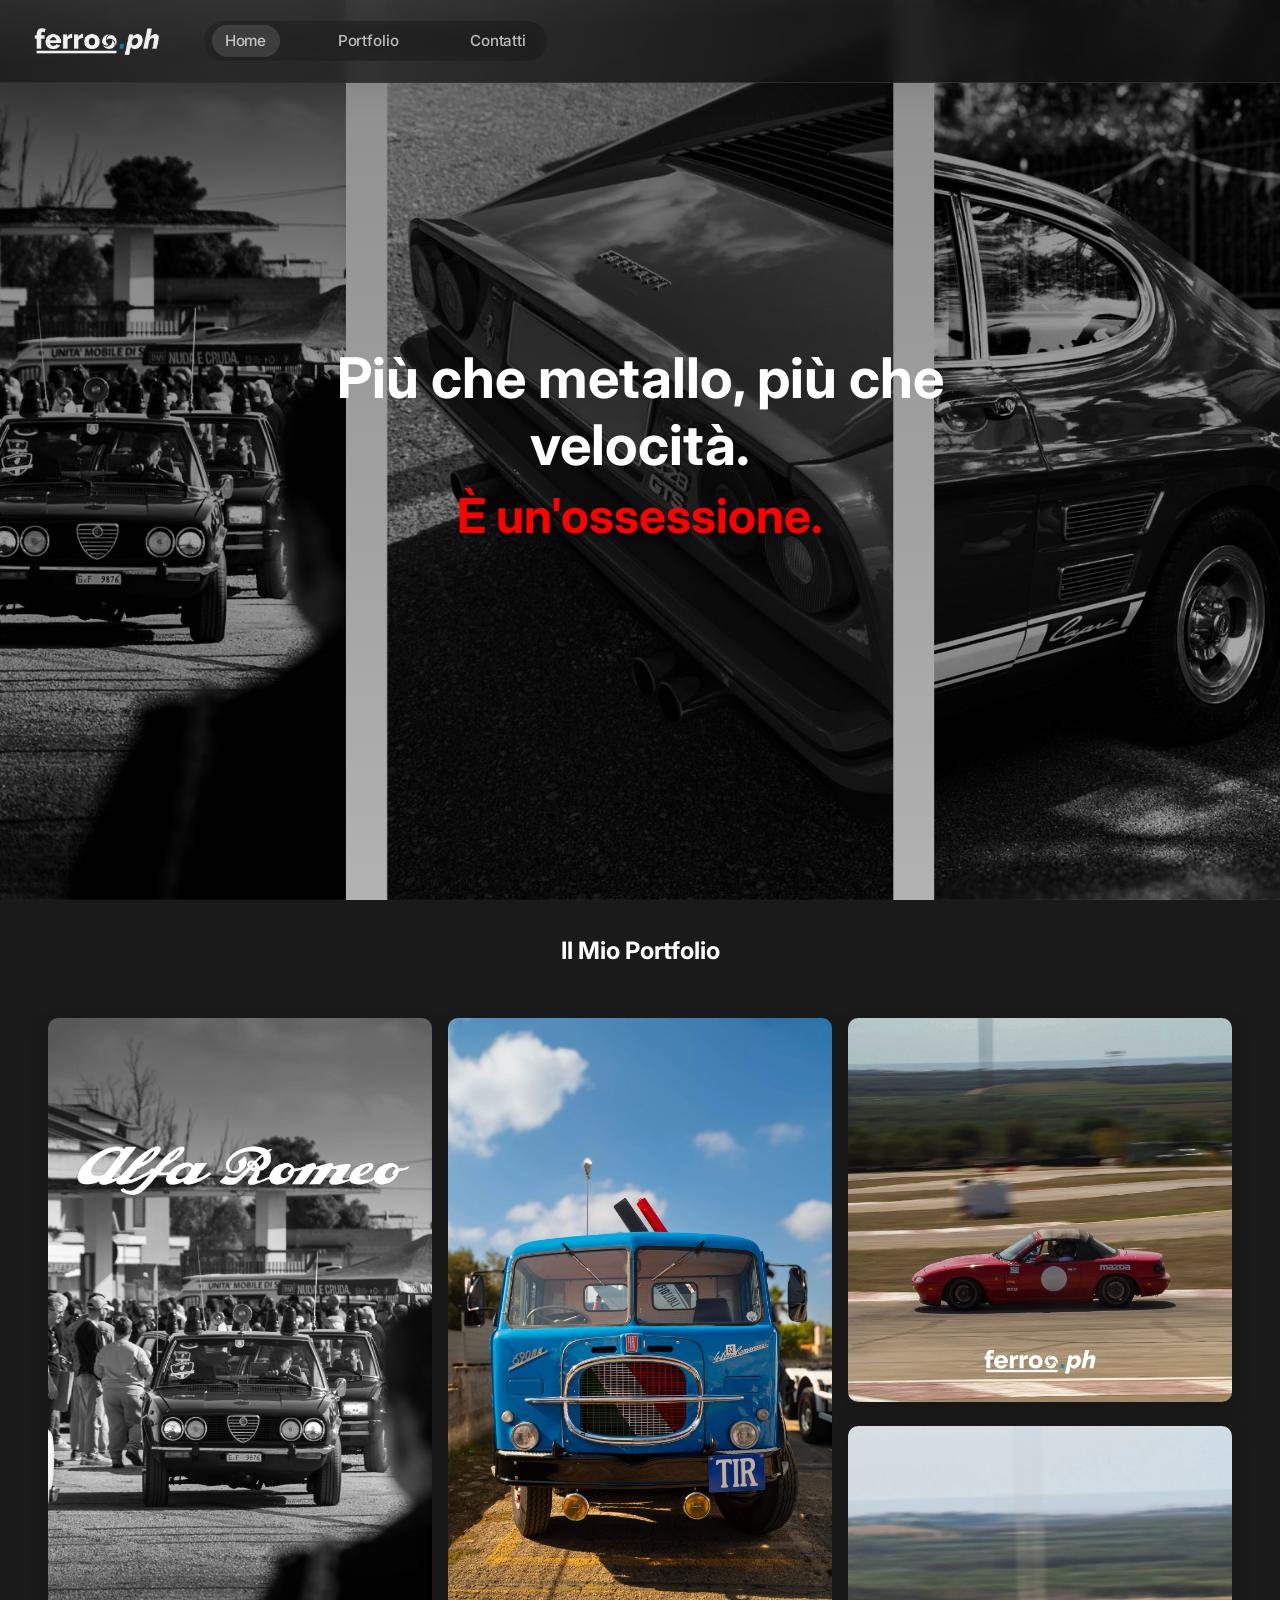
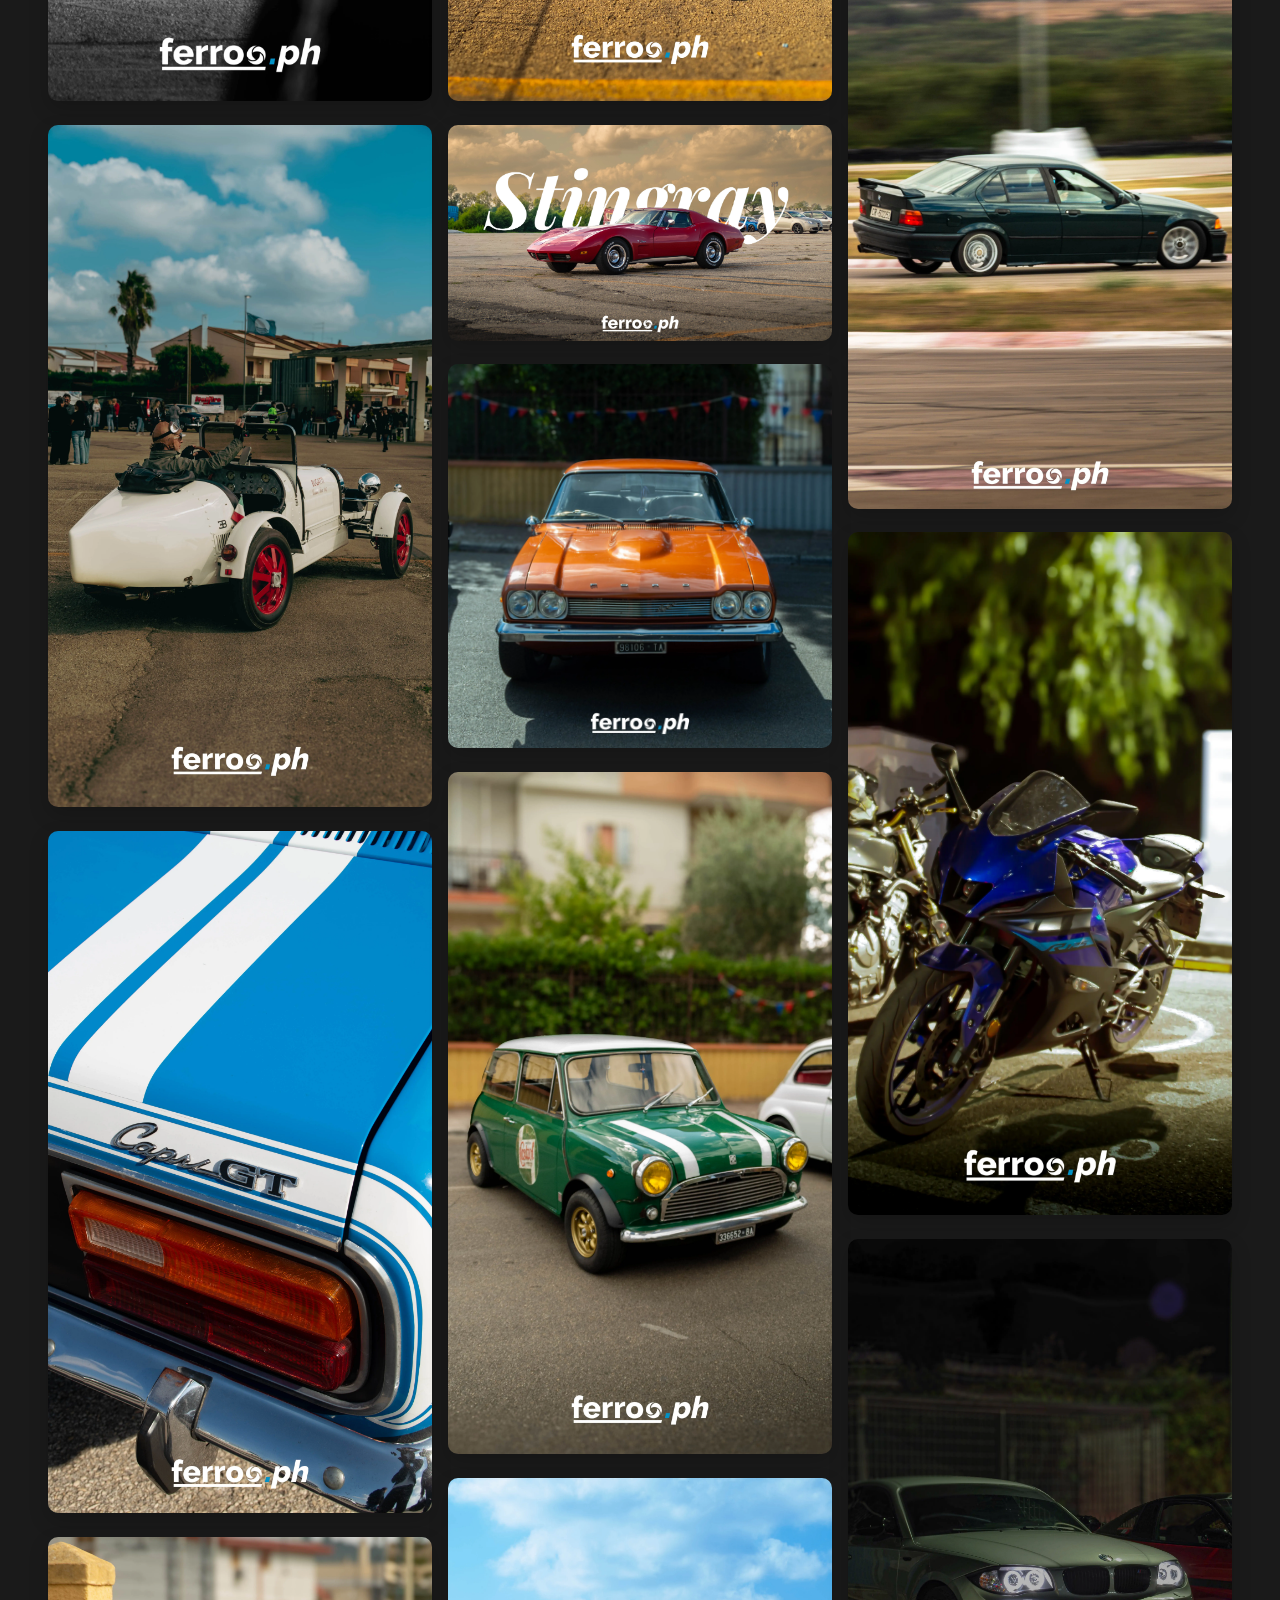
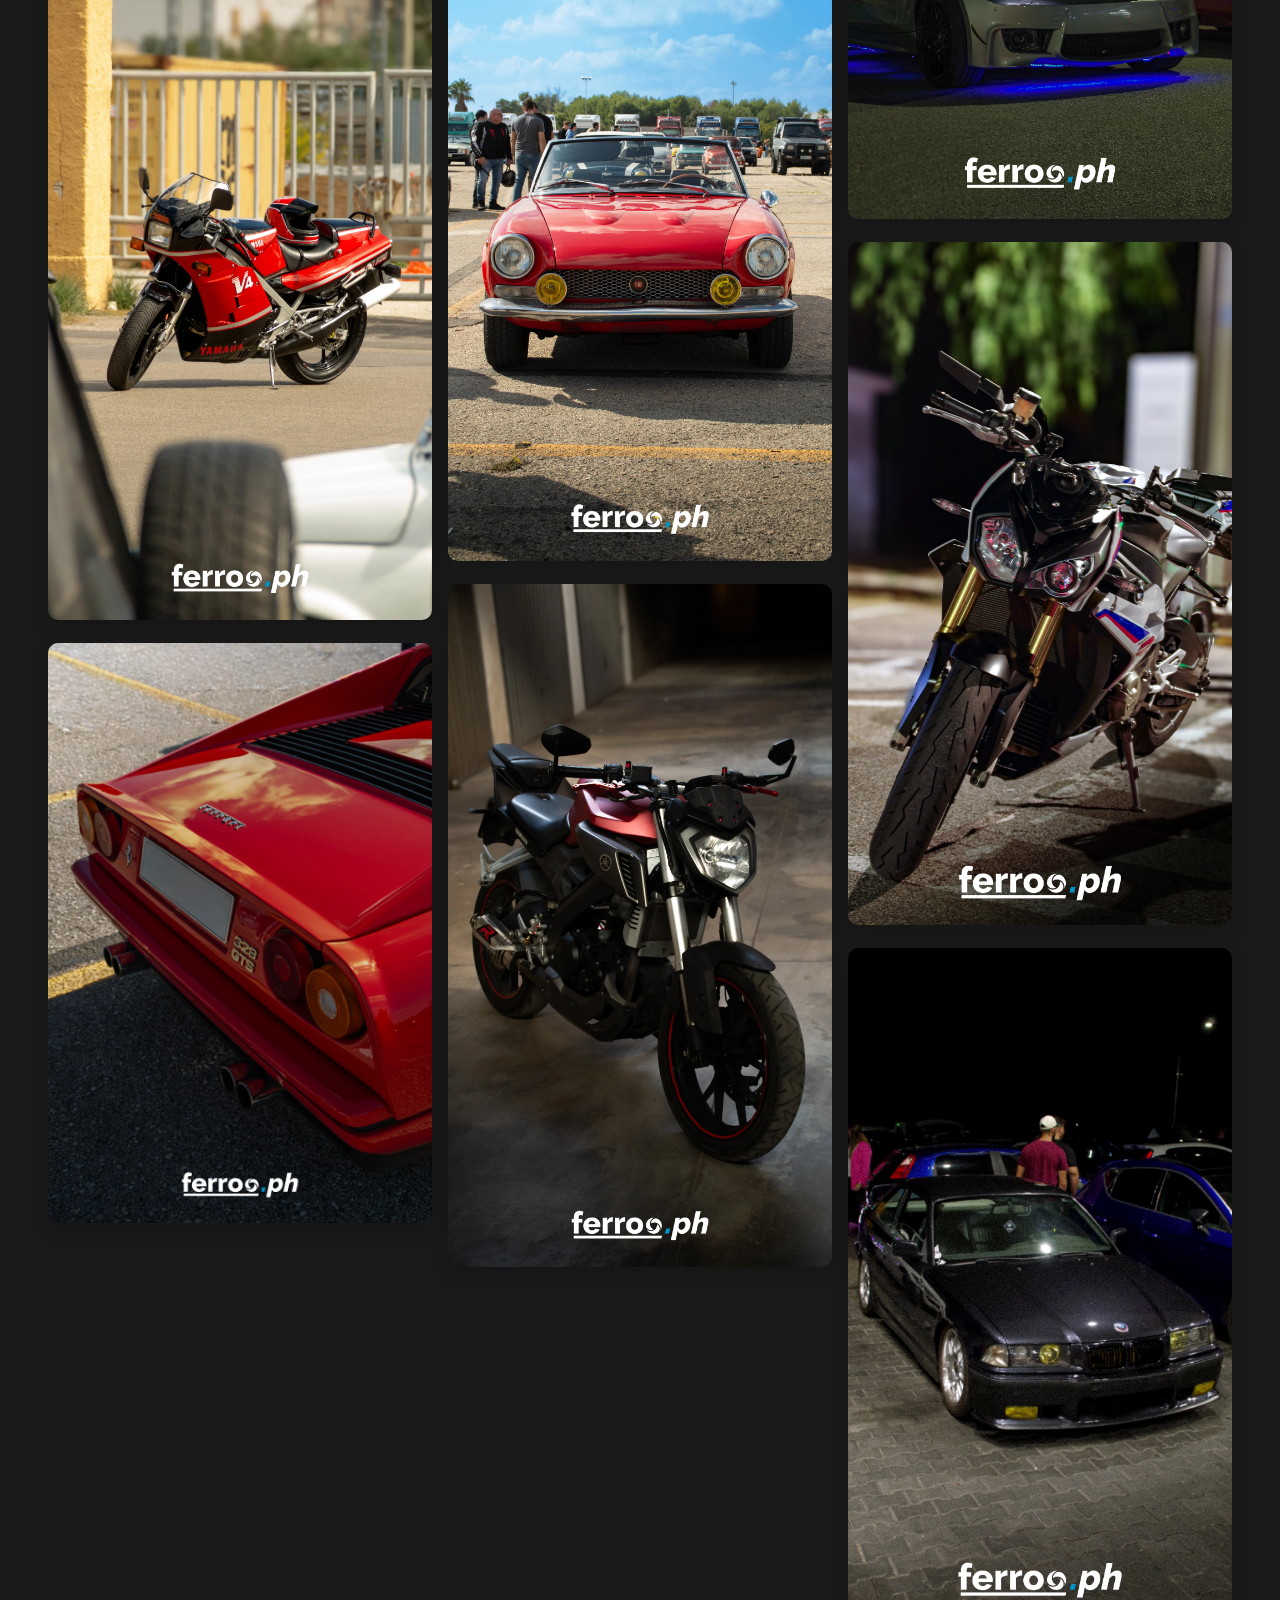
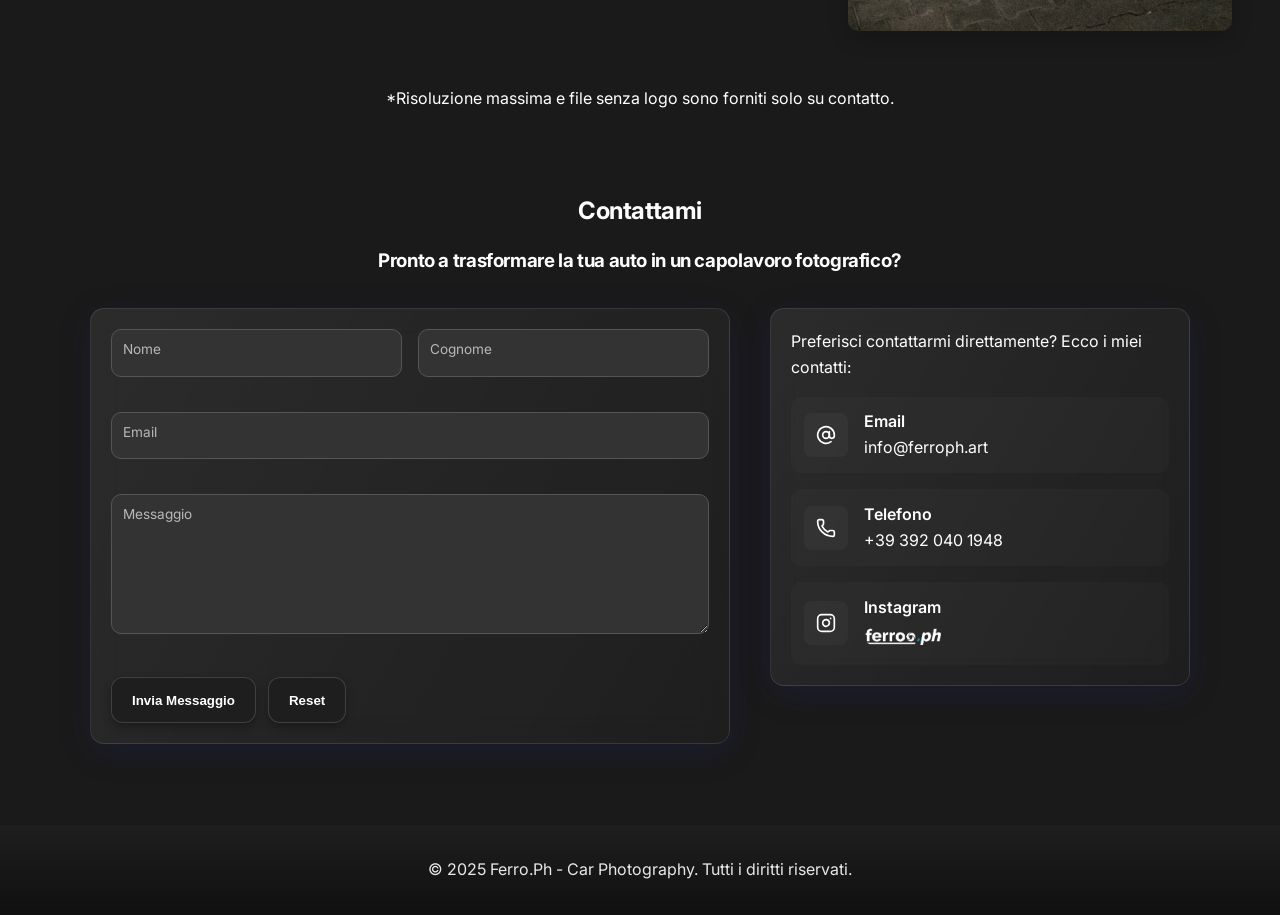
==== index.html @ 997cee17 "Primo commit del sito" ====
<!DOCTYPE html>
<html lang="it" data-theme="dark">
<head>
    <meta charset="UTF-8">
    <meta name="viewport" content="width=device-width, initial-scale=1.0">
    <title>FerroPh - Car Photography</title>
    <!-- Modern font -->
    <link rel="preconnect" href="https://fonts.googleapis.com">
    <link rel="preconnect" href="https://fonts.gstatic.com" crossorigin>
    <link href="https://fonts.googleapis.com/css2?family=Inter:wght@300;400;600;800&display=swap" rel="stylesheet">
    <link rel="icon" href="img/ph.png">
    <link rel="stylesheet" href="style.css?v=3.3">
</head>
<body>
    <!-- Header Section -->
    <header>
        <nav class="navbar">
            <div class="logo">
                <img src="img/logoPNG.png" loading="lazy" alt="Ferro.Ph Logo">
            </div>
            <div class="nav-center">
                <ul class="nav-links">
                    <li><a href="#home">Home</a></li>
                    <li><a href="#portfolio">Portfolio</a></li>
                    <li><a href="#contact">Contatti</a></li>
                </ul>
            </div>
        </nav>
    </header>

    <!-- Hero Section -->
    <section id="home" class="hero">
        <div class="hero-content">
            <h1 data-animation="animate-fade-up">Più che metallo, più che velocità.<br><span class="accent-text" data-animation="animate-fade-up delay-2">È un'ossessione.</span></h1>
        </div>
    </section>

    <!-- Portfolio Section -->
    <section id="portfolio" class="portfolio">
        <h2 data-animation="animate-fade-up">Il Mio Portfolio</h2>
        <div class="gallery">

            <div class="gallery-item" data-animation="animate-fade-up delay-1">
                <div class="img-wrapper"><img src="img/foto1.webp" alt="Fotografia 1" loading="lazy"></div>
            </div>
            <div class="gallery-item" data-animation="animate-fade-up delay-2">
                <div class="img-wrapper"><img src="img/foto2.webp" alt="Fotografia 2" loading="lazy"></div>
            </div>
            <div class="gallery-item" data-animation="animate-fade-up delay-3">
                <div class="img-wrapper"><img src="img/foto3.webp" alt="Fotografia 3" loading="lazy"></div>
            </div>
            <div class="gallery-item" data-animation="animate-fade-up delay-1">
                <div class="img-wrapper"><img src="img/foto4.webp" alt="Fotografia 4" loading="lazy"></div>
            </div>
            <div class="gallery-item" data-animation="animate-fade-up delay-1">
                <div class="img-wrapper"><img src="img/foto5.webp" alt="Fotografia 5" loading="lazy"></div>
            </div>
            <div class="gallery-item" data-animation="animate-fade-up delay-1">
                <div class="img-wrapper"><img src="img/foto6.webp" alt="Fotografia 6" loading="lazy"></div>
            </div>
            <div class="gallery-item" data-animation="animate-fade-up delay-1">
                <div class="img-wrapper"><img src="img/foto7.webp" alt="Fotografia 7" loading="lazy"></div>
            </div>
            <div class="gallery-item" data-animation="animate-fade-up delay-1">
                <div class="img-wrapper"><img src="img/foto8.webp" alt="Fotografia 8" loading="lazy"></div>
            </div>
             <div class="gallery-item" data-animation="animate-fade-up delay-1">
                <div class="img-wrapper"><img src="img/foto9.webp" alt="Fotografia 9" loading="lazy"></div>
            </div>
            <div class="gallery-item" data-animation="animate-fade-up delay-1">
                <div class="img-wrapper"><img src="img/foto10.webp" alt="Fotografia 10" loading="lazy"></div>
            </div>
            <div class="gallery-item" data-animation="animate-fade-up delay-1">
                <div class="img-wrapper"><img src="img/foto11.webp" alt="Fotografia 11" loading="lazy"></div>
            </div>
            <div class="gallery-item" data-animation="animate-fade-up delay-1">
                <div class="img-wrapper"><img src="img/foto12.webp" alt="Fotografia 12" loading="lazy"></div>
            </div>
            <div class="gallery-item" data-animation="animate-fade-up delay-1">
                <div class="img-wrapper"><img src="img/foto13.webp" alt="Fotografia 13" loading="lazy"></div>
            </div>
            <div class="gallery-item" data-animation="animate-fade-up delay-1">
                <div class="img-wrapper"><img src="img/foto14.webp" alt="Fotografia 14" loading="lazy"></div>
            </div>
            <div class="gallery-item" data-animation="animate-fade-up delay-1">
                <div class="img-wrapper"><img src="img/foto15.webp" alt="Fotografia 15" loading="lazy"></div>
            </div>
            <div class="gallery-item" data-animation="animate-fade-up delay-1">
                <div class="img-wrapper"><img src="img/foto16.webp" alt="Fotografia 16" loading="lazy"></div>
            </div>
            <div class="gallery-item" data-animation="animate-fade-up delay-1">
                <div class="img-wrapper"><img src="img/foto17.webp" alt="Fotografia 17" loading="lazy"></div>
            </div>

        </div>
    </section>

    <section id="info" class="info">
        <p data-animation="animate-fade-up">*Risoluzione massima e file senza logo sono forniti solo su contatto.</p>
    </section>

    <!-- Contact Section -->
    <section id="contact" class="contact" aria-label="Sezione contattami">
        <h2 data-animation="animate-fade-up">Contattami</h2>
        <h3 data-animation="animate-fade-up">Pronto a trasformare la tua auto in un capolavoro fotografico?</h3>
        <div class="contact-content" data-animation="animate-fade-up delay-1">
            <!-- Form Card -->
            <div class="contact-form-card liquid-glass" aria-hidden="false">
                <form id="contact-form" action="https://formsubmit.co/info@ferroph.art" method="POST" novalidate>
                    <div class="form-row">
                        <div class="form-group">
                            <input type="text" id="name" name="name" placeholder=" " required autocomplete="given-name" />
                            <label class="floating-label" for="name">Nome</label>
                        </div>
                        <div class="form-group">
                            <input type="text" id="cognome" name="cognome" placeholder=" " required autocomplete="family-name" />
                            <label class="floating-label" for="cognome">Cognome</label>
                        </div>
                    </div>

                    <div class="form-group">
                        <input type="email" id="email" name="email" placeholder=" " required autocomplete="email" />
                        <label class="floating-label" for="email">Email</label>
                    </div>

                    <div class="form-group">
                        <textarea id="message" name="message" placeholder=" " required></textarea>
                        <label class="floating-label" for="message">Messaggio</label>
                    </div>

                    <div style="display:flex;gap:0.75rem;align-items:center;">
                        <button type="submit" class="btn-primary" aria-label="Invia messaggio">Invia Messaggio</button>
                        <button type="reset" class="btn-primary">Reset</button> 
                    </div>
                </form>
            </div>

            <!-- Contact Info Card -->
            <aside class="contact-card liquid-glass" aria-label="Informazioni di contatto">
                <div class="contact-info">
                    <p class="meta">Preferisci contattarmi direttamente? Ecco i miei contatti:</p>

                    <div class="contact-method">
                        <div class="icon" aria-hidden="true">
                            <!-- Email simple gray icon -->
                            <svg xmlns="http://www.w3.org/2000/svg" width="24" height="24" viewBox="0 0 24 24" fill="none" stroke="currentColor" stroke-width="2" stroke-linecap="round" stroke-linejoin="round" class="lucide lucide-at-sign-icon lucide-at-sign"><circle cx="12" cy="12" r="4"/><path d="M16 8v5a3 3 0 0 0 6 0v-1a10 10 0 1 0-4 8"/></svg>
                        </div>
                        <div class="meta">
                            <div class="title">Email</div>
                            <div class="value">info@ferroph.art</div>
                        </div>
                    </div>

                    <div class="contact-method">
                        <div class="icon" aria-hidden="true">
                            <!-- Phone simple gray icon -->
                            <svg xmlns="http://www.w3.org/2000/svg" width="24" height="24" viewBox="0 0 24 24" fill="none" stroke="currentColor" stroke-width="2" stroke-linecap="round" stroke-linejoin="round" class="lucide lucide-phone-icon lucide-phone"><path d="M13.832 16.568a1 1 0 0 0 1.213-.303l.355-.465A2 2 0 0 1 17 15h3a2 2 0 0 1 2 2v3a2 2 0 0 1-2 2A18 18 0 0 1 2 4a2 2 0 0 1 2-2h3a2 2 0 0 1 2 2v3a2 2 0 0 1-.8 1.6l-.468.351a1 1 0 0 0-.292 1.233 14 14 0 0 0 6.392 6.384"/></svg>
                        </div>
                        <div class="meta">
                            <div class="title">Telefono</div>
                            <div class="value">+39  392 040 1948</div>
                        </div>
                    </div>

                    <div class="contact-method" style="align-items:center;gap:1rem;">
                        <div class="icon" aria-hidden="true">
                            <!-- Instagram simple gray icon -->
                            <svg xmlns="http://www.w3.org/2000/svg" width="24" height="24" viewBox="0 0 24 24" fill="none" stroke="currentColor" stroke-width="2" stroke-linecap="round" stroke-linejoin="round" class="lucide lucide-instagram-icon lucide-instagram"><rect width="20" height="20" x="2" y="2" rx="5" ry="5"/><path d="M16 11.37A4 4 0 1 1 12.63 8 4 4 0 0 1 16 11.37z"/><line x1="17.5" x2="17.51" y1="6.5" y2="6.5"/></svg>
                        </div>
                        <div class="meta">
                            <div class="title">Instagram</div>
                            <div class="value">
                                <a href="https://instagram.com/ferroo.ph" target="_blank" rel="noopener noreferrer" aria-label="Profilo Instagram">
                                    <img src="img/logoPNG.png" alt="Logo Instagram FerroPh" style="width: 80px; height:31.5px; vertical-align:middle; border-radius:50%;">
                                </a>
                            </div>
                        </div>
                    </div>
                </div>
            </aside>
        </div>
    </section>
    <div id="toast" class="toast" role="status" aria-live="polite"></div>

    <footer>
        <p>&copy; 2025 Ferro.Ph - Car Photography. Tutti i diritti riservati.</p>
    </footer>

    <script src="main.js?v=3.3"></script>
</body>
</html>
---- style.css ----
[data-theme="dark"]

/* Liquid Glass Effect Utility */
.liquid-glass {
    background: linear-gradient(120deg, rgba(255,255,255,0.08) 0%, rgba(255,255,255,0.02) 100%);
    border: 1.5px solid rgba(255,255,255,0.10);
    box-shadow: 0 8px 32px 0 rgba(31,38,135,0.18);
    backdrop-filter: blur(14px) saturate(160%);
    -webkit-backdrop-filter: blur(14px) saturate(160%);
}

/* Primary buttons styled to match the navbar (translucent, bordered) */
.contact-card .btn-primary {
    /* small variant for cards */
    padding: 0.65rem 1rem;
    border-radius: 10px;
}

@media (max-width: 700px) {
    .navbar {
        /* Riduci il padding orizzontale per schermi stretti */
        padding: 0.8rem 1rem; 
    }

    /* Regola rafforzata per forzare la dimensione del logo su mobile */
    .navbar .logo img { 
        width: 80px !important; /* <--- FORZA LA NUOVA DIMENSIONE */
        height: auto !important; /* <-- Aggiungi anche questo per mantenere le proporzioni */
    }
    .contact-content {
        grid-template-columns: 1fr;
        gap: 1.2rem;
    }
    .contact-form-card, .contact-card {
        padding: 1rem;
    }
}
/* Reset and base styles */
* {
    margin: 0;
    padding: 0;
    box-sizing: border-box;
}

[data-theme="dark"] {
    --background-color: #1a1a1a;
    --text-color: #ffffff;
    --nav-bg: rgba(17, 17, 17, 0.85);
    --nav-text: #ffffff;
    --nav-text-hover: rgba(255, 255, 255, 0.9);
    --nav-blur: 10px;
    --nav-border: rgba(255, 255, 255, 0.1);
    --nav-highlight: rgba(255, 255, 255, 0.05);
    --section-bg: #2d2d2d;
    --section-text: #ffffff;
    --card-shadow: rgba(0, 0, 0, 0.3);
    --footer-bg: #000000;
    --footer-text: #ffffff;
    --input-bg: #333333;
    --input-text: #ffffff;
    --input-border: #555555;
    --link-color: #ffffff;
    --link-hover: rgba(255, 255, 255, 0.8);
}

body {
    font-family: 'Inter', system-ui, -apple-system, 'Segoe UI', Roboto, 'Helvetica Neue', Arial;
    line-height: 1.6;
    color: var(--text-color);
    background-color: var(--background-color);
    transition: background-color 0.3s, color 0.3s;
}

/* Navigation */
.navbar {
    position: fixed;
    top: 0;
    width: 100%;
    background: var(--nav-bg);
    backdrop-filter: blur(var(--nav-blur)) saturate(180%);
    -webkit-backdrop-filter: blur(var(--nav-blur)) saturate(180%);
    padding: 1rem 2rem;
    display: flex;
    justify-content: space-between; /* Spread items across navbar */
    align-items: center;
    border-bottom: 1px solid var(--nav-border);
    z-index: 1000;
    box-shadow: 0 8px 32px 0 rgba(0, 0, 0, 0.08);
}

/* style.css (Intorno a riga 200 - Stile principale navbar) */

.nav-center {
    /* Assicurati che il nav-center possa restringersi */
    flex-grow: 1; 
    flex-shrink: 1; 
    text-align: center;
}

.navbar::before {
    content: '';
    position: absolute;
    inset: 0;
    background: 
        radial-gradient(
            circle at 20% -50%,
            rgba(255, 255, 255, 0.1) 0%,
            transparent 50%
        ),
        linear-gradient(
            to bottom right,
            var(--nav-highlight),
            transparent 40%
        );
    z-index: -1;
}

.navbar::after {
    content: '';
    position: absolute;
    inset: 0;
    background: linear-gradient(
        90deg,
        transparent,
        rgba(255, 255, 255, 0.05) 50%,
        transparent 100%
    );
    z-index: -1;
    opacity: 0;
    transition: opacity 0.3s;
}

.navbar:hover::after {
    opacity: 1;
    animation: liquidShimmer 2s ease-in-out infinite;
}

@keyframes liquidShimmer {
    0% {
        transform: translateX(-100%);
    }
    50% {
        transform: translateX(100%);
    }
    100% {
        transform: translateX(100%);
    }
}

.logo {
    display: flex;
    align-items: center;
    position: relative; /* Ensure logo stays above nav-center */
    z-index: 1;
}

.logo img {
    height: 50px;
    width: auto;
    transition: transform 0.3s ease;
}

.logo img:hover {
    transform: scale(1.05);
}

[data-theme="dark"] .logo img {
    filter: brightness(0.9) contrast(1.1);
}

.nav-links {
    display: flex;
    list-style: none;
    background: rgba(30, 30, 30, 0.5);
    padding: 0.25rem;
    border-radius: 30px;
    position: relative;
    gap: 0.25rem;
    width: fit-content;
    margin: 0 auto;
    backdrop-filter: blur(10px);
    -webkit-backdrop-filter: blur(10px);
}

.nav-links::before {
    content: '';
    position: absolute;
    top: 50%;
    left: 0;
    width: var(--pill-width);
    height: calc(100% - 0.5rem);
    background: rgba(255, 255, 255, 0.12);
    border-radius: 25px;
    transform: translate(var(--pill-x), -50%);
    transition: transform 0.35s cubic-bezier(0.4, 0.0, 0.2, 1);
    z-index: 1;
}

.nav-links li {
    position: relative;
    z-index: 2;
}

.nav-links a {
    text-decoration: none;
    color: var(--nav-text);
    font-weight: 500;
    position: relative;
    padding: 0.5rem 1.3rem;
    display: block;
    font-size: 0.95rem;
    letter-spacing: -0.01em;
    transition: color 0.2s ease;
    white-space: nowrap;
    opacity: 0.7;
}

.nav-links a.active {
    color: var(--nav-text-hover);
    opacity: 1;
}

/* Effetto hover sui link non attivi */
.nav-links a:not(.active):hover {
    opacity: 0.9;
}

/* Hero Section */
.hero {
    height: 100vh;
    /* Use provided image with a subtle dark overlay for readability */
    background-image: linear-gradient(rgba(0,0,0,0.45), rgba(0,0,0,0.3)), url('img/sfondo.jpg');
    background-size: cover;
    background-position: center center;
    background-repeat: no-repeat;
    /* Parallax effect on desktop */
    background-attachment: fixed;
    display: flex;
    align-items: center;
    justify-content: center;
    text-align: center;
    color: white;
}

.hero-content {
    max-width: 800px;
    padding: 2rem;
}

.hero h1 {
    font-size: 3.5rem;
    margin-bottom: 0.5rem;
    line-height: 1.2;
}

.hero .accent-text {
    color: #ff0000;
    display: inline-block; /* allow sizing but keep on same line */
    font-weight: 700;
    text-shadow: 2px 2px 4px rgba(0, 0, 0, 0.5);
    white-space: nowrap; /* prevent wrapping across multiple lines */
    word-break: keep-all;
    /* Responsive size: shrink on small viewports to keep the phrase on one line */
    font-size: clamp(2.4rem, 6.5vw, 3rem);
    line-height: 1;
}

.hero p {
    font-size: 1.5rem;
}

/* Portfolio Section */
.portfolio {
    padding: 2rem 2rem;
}

.portfolio h2 {
    text-align: center;
    margin-bottom: 3rem;
}

.gallery {
    /* Masonry-like layout using CSS columns so each image keeps its natural aspect ratio */
    column-width: 320px; /* ideal column width, browser will fit as many as possible */
    column-gap: 1rem;
    padding: 0 1rem;
}

.gallery-item {
    display: inline-block; /* required for column layout */
    width: 100%;
    margin: 0 0 1rem;
    overflow: hidden;
    border-radius: 10px;
    box-shadow: 0 8px 20px rgba(0, 0, 0, 0.18);
    transition: transform 0.35s ease, box-shadow 0.35s ease;
    background: linear-gradient(180deg, rgba(255,255,255,0.02), rgba(0,0,0,0.03));
}

.gallery-item:hover {
    transform: translateY(-6px) scale(1.01);
    box-shadow: 0 14px 40px rgba(0,0,0,0.30);
}

.img-wrapper {
    width: 100%;
    display: block;
}

.img-wrapper img {
    width: 100%;
    height: auto; /* preserve native aspect ratio */
    display: block;
}

/* Responsive tweaks: fall back to single column on small screens */
@media (max-width: 600px) {
    .gallery { column-width: 100%; column-gap: 0.6rem; }
    .nav-center { position: static; transform: none; left: auto; }
}

/* Modern gallery overlay */
.gallery-item::after {
    content: '';
    position: absolute;
    inset: 0;
    background: linear-gradient(180deg, rgba(0,0,0,0) 40%, rgba(0,0,0,0.45) 100%);
    opacity: 0;
    transition: opacity 0.3s ease;
}

.gallery-item:hover::after {
    opacity: 1;
}


/* Contact Section - modern glass style */
.contact {
    padding: 5rem 2rem;
}

.info {
    text-align: center;
}

.contact h2 {
    text-align: center;
    margin-bottom: 1rem;
    letter-spacing: -0.02em;
}

.contact h3 {
    text-align: center;
    margin-bottom: 2rem;
    letter-spacing: -0.02em;
}

.contact-content {
    max-width: 1100px;
    margin: 0 auto;
    display: grid;
    grid-template-columns: 1fr 420px;
    gap: 2.5rem;
    align-items: start;
}

.contact-card,
.contact-form-card {
    background: rgba(255,255,255,0.03);
    border: 1px solid rgba(255,255,255,0.06);
    border-radius: 14px;
    padding: 1.5rem;
    box-shadow: 0 10px 30px rgba(0,0,0,0.45);
}

/* style.css (Aggiungi/Modifica il seguente blocco per il pulsante di invio) */

/* Selettore che copre solo il pulsante di invio nel form */
.contact-form-card form button[type="submit"] {
    /* Stile base: Sfondo scuro, bordo sottile, testo bianco */
    background: #1e1e1e;
    color: #ffffff;
    border: 1px solid rgba(255, 255, 255, 0.15);
    padding: 0.9rem 1.25rem; /* Manteniamo il padding del btn-primary */
    border-radius: 12px;
    box-shadow: 0 4px 10px rgba(0, 0, 0, 0.3);
    transition: all 0.2s ease;
}

.contact-form-card form button[type="submit"]:hover {
    /* Effetto Hover: Aggiungi un bagliore neon blu e solleva leggermente */
    transform: translateY(-2px);
    border-color: rgba(0, 132, 255, 0.8); /* Bordo Blu */
    box-shadow: 
        0 4px 15px rgba(0, 0, 0, 0.5), /* Ombra scura sotto */
        0 0 10px rgba(0, 132, 255, 0.8); /* Bagliore Blu */
}

/* Regoliamo il pulsante Reset per uniformità visiva */
.contact-form-card form button[type="reset"] {
    /* Stile base: Sfondo scuro, bordo sottile, testo bianco */
    background: #1e1e1e;
    color: #ffffff;
    border: 1px solid rgba(255, 255, 255, 0.15);
    padding: 0.9rem 1.25rem; /* Manteniamo il padding del btn-primary */
    border-radius: 12px;
    box-shadow: 0 4px 10px rgba(0, 0, 0, 0.3);
    transition: all 0.2s ease;
}

.contact-form-card form button[type="reset"]:hover {
    /* Effetto Hover: Aggiungi un bagliore neon blu e solleva leggermente */
    transform: translateY(-2px);
    border-color: rgba(100, 200, 255, 0.8); /* Bordo Blu */
    box-shadow: 
        0 4px 15px rgba(0, 0, 0, 0.5), /* Ombra scura sotto */
        0 0 10px rgba(0, 132, 255, 0.8); /* Bagliore Blu */
}

.contact-form-card {
    padding: 1.25rem;
}

.form-row {
    display: grid;
    grid-template-columns: 1fr 1fr;
    gap: 1rem;
}

.form-group {
    position: relative;
    margin-bottom: 1rem;
}

/* 1. STILE BASE DEGLI INPUT (DA VERIFICARE/AGGIUNGERE) */
.form-group input,
.form-group textarea {
    width: 100%;
    padding: 0.95rem 0.9rem;
    
    /* Usa le tue variabili del tema scuro */
    border: 1px solid var(--input-border); 
    background: var(--input-bg); 
    color: var(--input-text); 
    
    border-radius: 10px;
    outline: none;
    transition: box-shadow 0.18s ease, background 0.18s ease, color 0.18s ease;
}

.form-group textarea { min-height: 140px; resize: vertical; }

.form-group {
    position: relative;
    margin-bottom: 2.2rem;
}


.form-group:focus-within::after {
    opacity: 1;
    /* animate background position to create a moving neon effect without transforms */
    animation: neon-shift 2.2s linear infinite;
}

@keyframes neon-shift {
    0% { background-position: 0% 50%; }
    100% { background-position: 100% 50%; }
}

.floating-label {
    position: absolute;
    left: 12px;
    top: 10px;
    font-size: 0.85rem;
    color: var(--input-text);
    opacity: 0.65;
    pointer-events: none;
    transition: transform 0.18s ease, font-size 0.18s ease, color 0.18s ease, opacity 0.18s ease;
}

.form-group input:not(:placeholder-shown) + .floating-label,
.form-group textarea:not(:placeholder-shown) + .floating-label,
.form-group input:focus + .floating-label,
.form-group textarea:focus + .floating-label,
.form-group input:-webkit-autofill + .floating-label, 
.form-group textarea:-webkit-autofill + .floating-label {
    transform: translateY(-38px); 
    font-size: 0.7rem;
    color: var(--input-text);
    opacity: 0.0;
}

.btn-primary {
    display: inline-flex;
    align-items: center;
    gap: 0.6rem;
    background: var(--nav-bg);
    color: var(--nav-text);
    padding: 0.9rem 1.25rem;
    border-radius: 12px;
    border: 1px solid var(--nav-border);
    cursor: pointer;
    box-shadow: 0 6px 18px rgba(0,0,0,0.12);
    backdrop-filter: blur(var(--nav-blur)) saturate(150%);
    -webkit-backdrop-filter: blur(var(--nav-blur)) saturate(150%);
    font-weight: 600;
    transition: transform 0.15s ease, box-shadow 0.15s ease, background 0.12s ease;
    text-decoration: none;
}

.btn-primary:hover,
.btn-primary:focus {
    transform: translateY(-3px);
    box-shadow: 0 12px 30px rgba(0,0,0,0.16);
    background: linear-gradient(180deg, color-mix(in srgb, var(--nav-bg) 85%, var(--nav-highlight)), var(--nav-bg));
}

.contact-info {
    display: flex;
    flex-direction: column;
    gap: 1rem;
}

.contact-method {
    display: flex;
    gap: 1rem;
    align-items: center;
    padding: 0.8rem;
    border-radius: 10px;
    background: rgba(255,255,255,0.02);
}

/* Liquid glass effect for the contact cards */
.contact-card,
.contact-form-card {
    background: linear-gradient(180deg, rgba(255,255,255,0.03), rgba(255,255,255,0.01));
    backdrop-filter: blur(8px) saturate(140%);
    -webkit-backdrop-filter: blur(8px) saturate(140%);
    border: 1px solid rgba(255,255,255,0.06);
}

.contact-card .contact-method,
.contact-form-card .form-group {
    border-radius: 10px;
}

.contact-card { padding: 1.25rem; }

.contact h2, .contact .meta { color: var(--text-color); }

.contact-method .icon {
    width: 44px;
    height: 44px;
    border-radius: 8px;
    display: inline-grid;
    place-items: center;
    background: rgba(255,255,255,0.03);
}

/* Refine icons and social link colors to use site variables */
.contact-method .icon svg {
    width: 20px;
    height: 20px;
    color: #ffffff; /* neutral gray icons */
    stroke: #ffffff;
    fill: none; /* keep stroke visible */
}



.contact-method .meta {
    display: flex;
    flex-direction: column;
}

.contact-method .meta .title {
    font-weight: 600;
}

.copy-btn {
    margin-left: auto;
    background: transparent; /* let theme variables control contrast */
    border: 1px solid var(--input-border);
    color: var(--input-text);
    padding: 0.45rem 0.6rem;
    border-radius: 8px;
    cursor: pointer;
    font-size: 0.9rem;
    transition: background 0.15s ease, color 0.15s ease, transform 0.12s ease, box-shadow 0.12s ease;
}

.copy-btn:hover,
.copy-btn:focus {
    background: color-mix(in srgb, var(--accent-color) 8%, transparent);
    transform: translateY(-2px);
    box-shadow: 0 6px 18px rgba(0,0,0,0.08);
}

/* Ensure copy buttons inside contact card align and are visible */
.contact-card .copy-btn {
    margin-left: auto;
}

/* Toast */
.toast {
    position: fixed;
    right: 20px;
    bottom: 20px;
    background: rgba(20,20,20,0.9);
    color: white;
    padding: 0.75rem 1rem;
    border-radius: 8px;
    box-shadow: 0 8px 30px rgba(0,0,0,0.6);
    opacity: 0;
    transform: translateY(12px);
    transition: opacity 0.25s ease, transform 0.25s ease;
    z-index: 3000;
}

.toast.show { opacity: 1; transform: translateY(0); }

/* Responsive */
@media (max-width: 980px) {
    .contact-content { grid-template-columns: 1fr; }
}

/* Footer */
footer {
    text-align: center;
    padding: 2rem;
    background: linear-gradient(180deg, rgba(255,255,255,0.02), rgba(0,0,0,0.4));
    color: rgba(255,255,255,0.9);
    border-top: 1px solid rgba(255,255,255,0.03);
}

/* Mobile Navigation Styles */
.mobile-nav-toggle {
    display: none;
    background: none;
    border: none;
    font-size: 2rem;
    color: var(--nav-text);
    cursor: pointer;
    padding: 0.5rem;
    transition: all 0.3s cubic-bezier(0.16, 1, 0.3, 1);
    position: relative;
    z-index: 1001;
}

.mobile-nav-toggle:hover {
    transform: scale(1.1);
    text-shadow: 0 0 10px rgba(255, 255, 255, 0.5);
}

/* Animazioni di base */
@keyframes fadeInUp {
    from {
        opacity: 0;
        transform: translateY(30px);
    }
    to {
        opacity: 1;
        transform: translateY(0);
    }
}

@keyframes fadeInLeft {
    from {
        opacity: 0;
        transform: translateX(-30px);
    }
    to {
        opacity: 1;
        transform: translateX(0);
    }
}

@keyframes fadeInRight {
    from {
        opacity: 0;
        transform: translateX(30px);
    }
    to {
        opacity: 1;
        transform: translateX(0);
    }
}

@keyframes scaleIn {
    from {
        opacity: 0;
        transform: scale(0.9);
    }
    to {
        opacity: 1;
        transform: scale(1);
    }
}

/* Classi per gli elementi nascosti */
.hidden {
    opacity: 0;
    visibility: hidden;
}

/* Classi per le animazioni */
.animate-fade-up {
    animation: fadeInUp 0.6s cubic-bezier(0.4, 0, 0.2, 1) forwards;
}

.animate-fade-left {
    animation: fadeInLeft 0.6s cubic-bezier(0.4, 0, 0.2, 1) forwards;
}

.animate-fade-right {
    animation: fadeInRight 0.6s cubic-bezier(0.4, 0, 0.2, 1) forwards;
}

.animate-scale {
    animation: scaleIn 0.6s cubic-bezier(0.4, 0, 0.2, 1) forwards;
}

/* Ritardi per le animazioni in sequenza */
.delay-1 { animation-delay: 0.1s; }
.delay-2 { animation-delay: 0.2s; }
.delay-3 { animation-delay: 0.3s; }
.delay-4 { animation-delay: 0.4s; }

/* Responsive Design */
@media (max-width: 768px) {
    /* Hero Section Mobile */
    .hero {
        /* Disable parallax on mobile for performance and UX */
        background-attachment: scroll;
        background-position: center top;
    }

    .hero h1 {
        font-size: 2.8rem;
        padding: 0 1rem;
    }

    .hero .accent-text {
        /* let the global clamp() sizing control the size; ensure no wrapping on mobile */
        margin-top: 0.5rem;
        white-space: nowrap;
        word-break: keep-all;
    }

    /* Navigation on Mobile: keep navbar visible and compact */
    .navbar {
        display: flex;
        padding: 0.6rem 1rem;
        position: fixed;
        top: 0;
        width: 100%;
        z-index: 1000;
    }

    .logo img {
        height: 42px;
    }

    /* Portfolio Mobile */
    .portfolio {
        padding: 3rem 1rem;
    }

    .gallery {
        gap: 1rem;
        padding: 0 0.5rem;
    }

    .gallery-item {
        margin-bottom: 1rem;
    }

}

/* Applica a tutte le immagini */
img {
    user-select: none; /* Impedisce la selezione */
    -moz-user-select: none; /* Per Firefox */
    -webkit-user-drag: none; /* Impedisce il trascinamento */
    -webkit-user-select: none; /* Per Chrome/Safari */
    -ms-user-select: none; /* Per Edge/IE */

    pointer-events: none;
}

@media (min-width: 992px) {
    
    .navbar {
        justify-content: flex-end; 
    }

    /* Opzionale: Aggiunge spazio tra il logo e la sezione link */
    .logo {
        margin-right: 40px; 
    }

    .nav-links {
        display: flex; 
        gap: 30px;
        margin: 0; 
        padding: 0;
    }

    .nav-links li {
        list-style: none;
    }
}
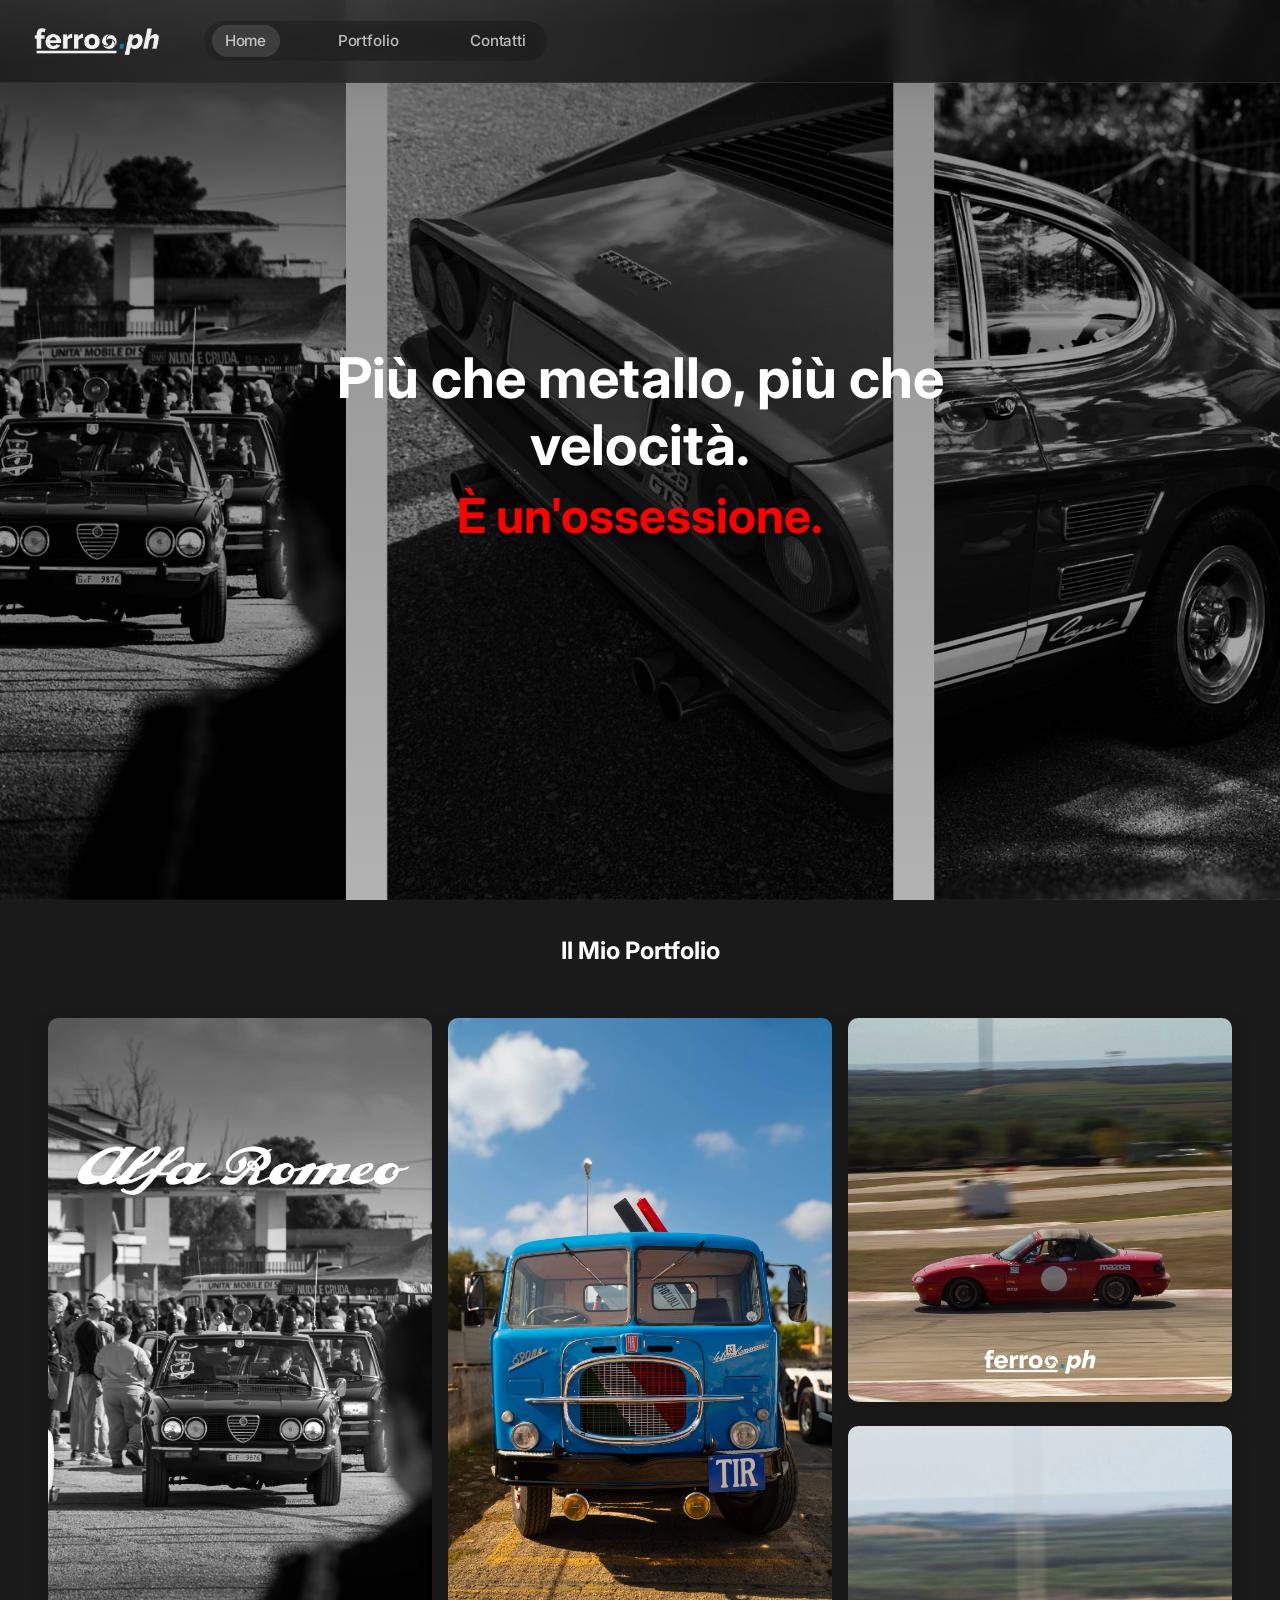
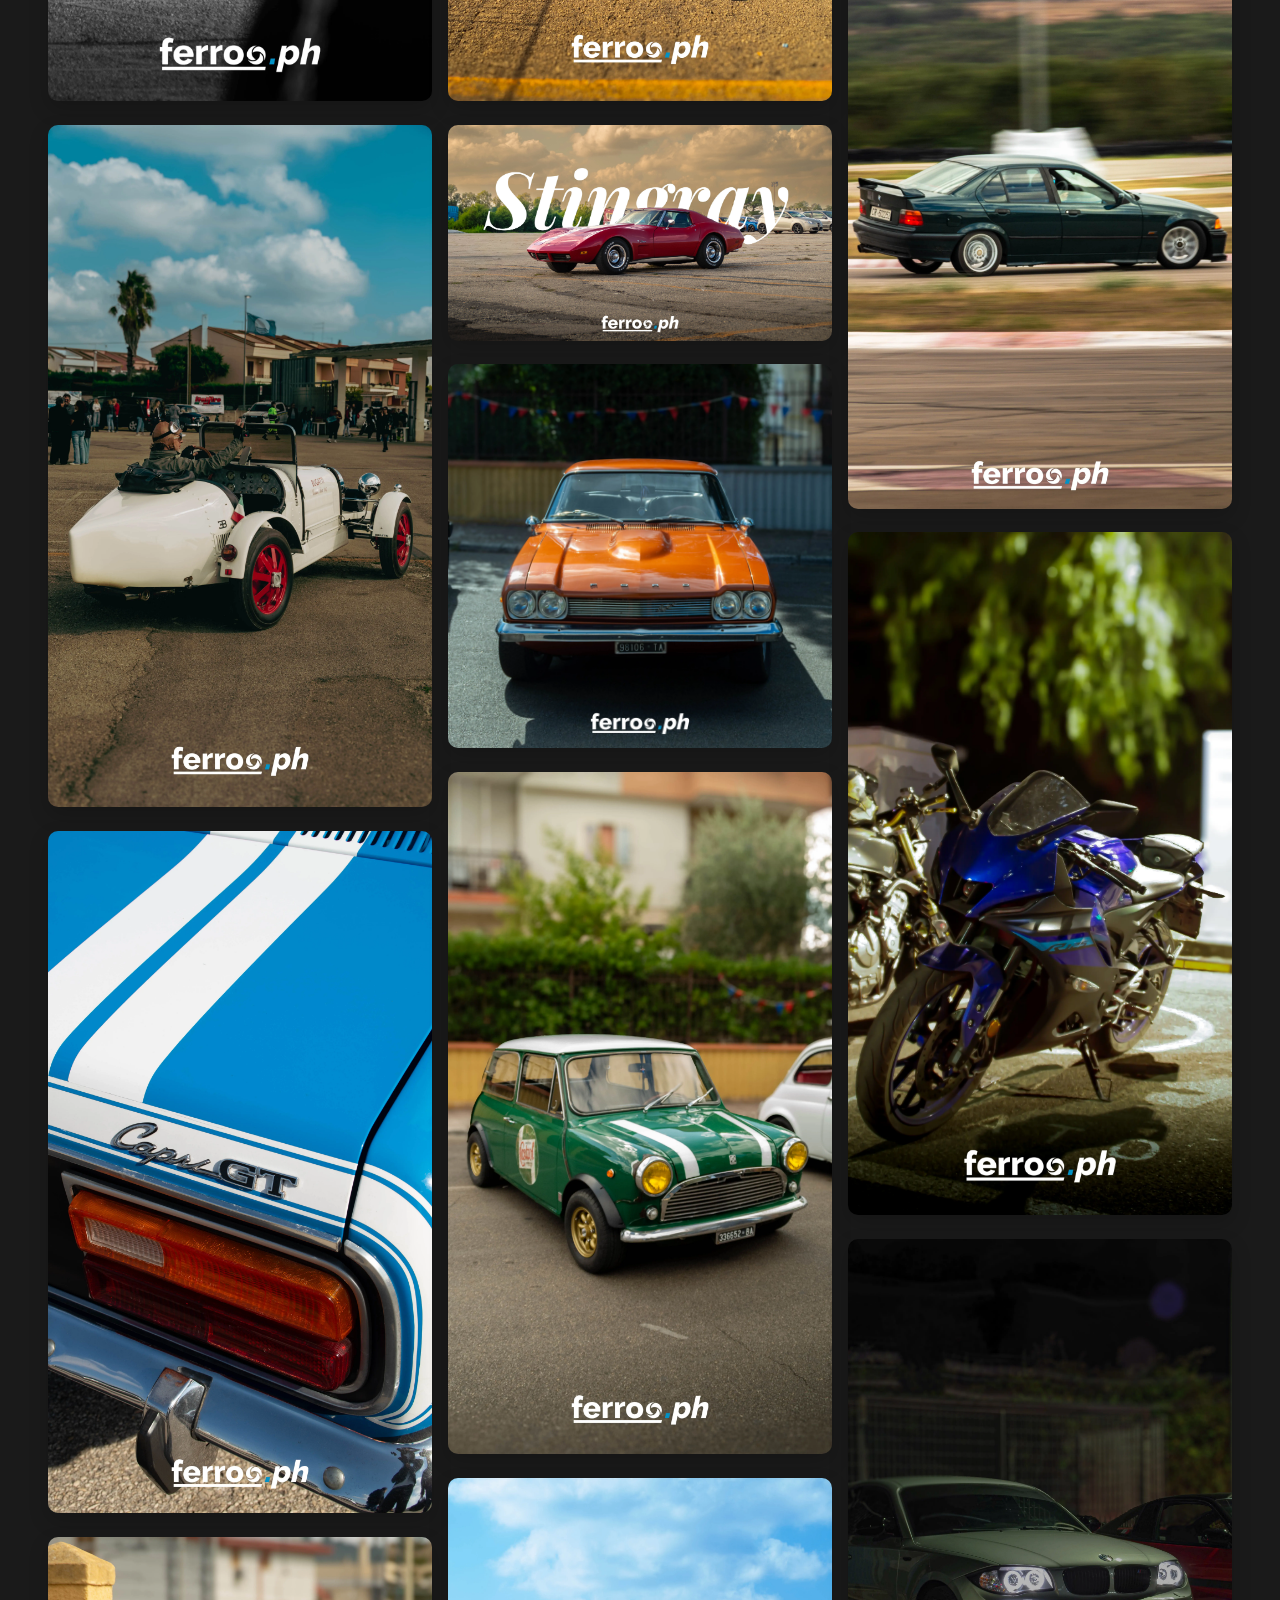
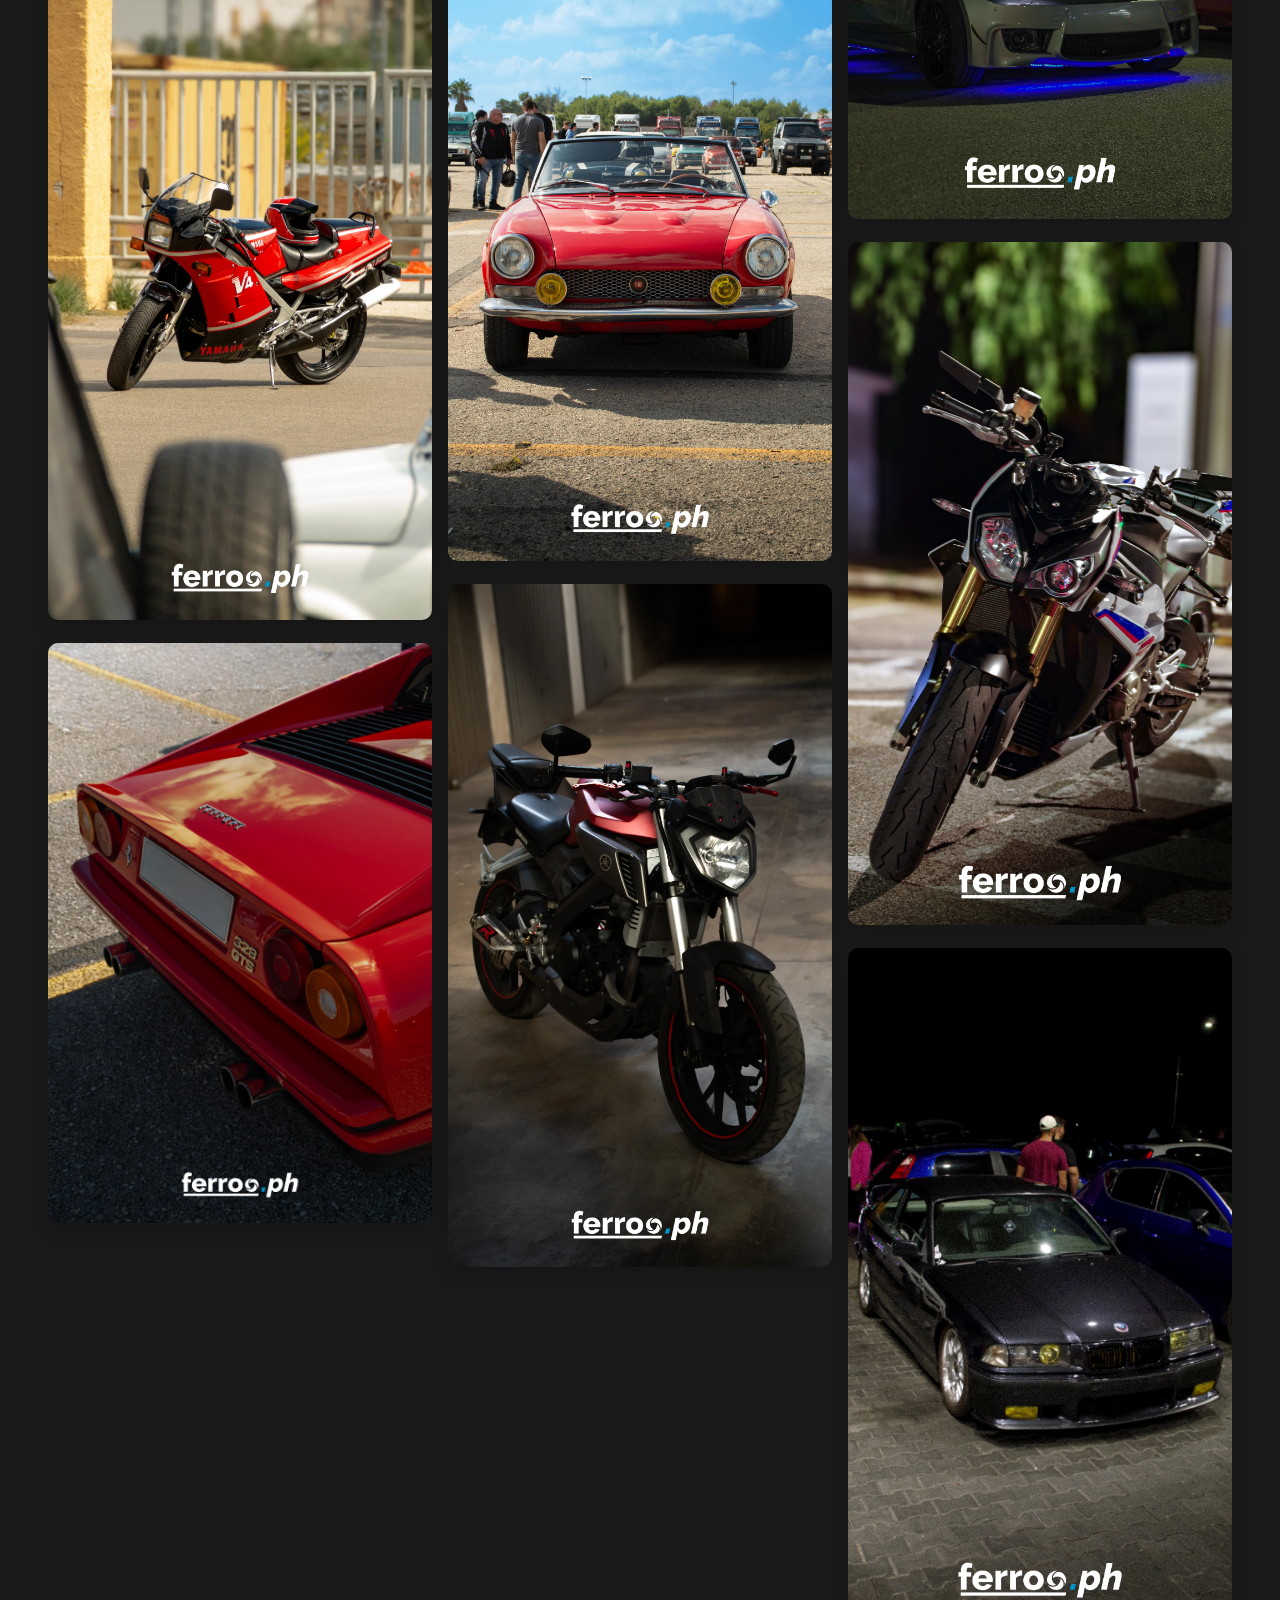
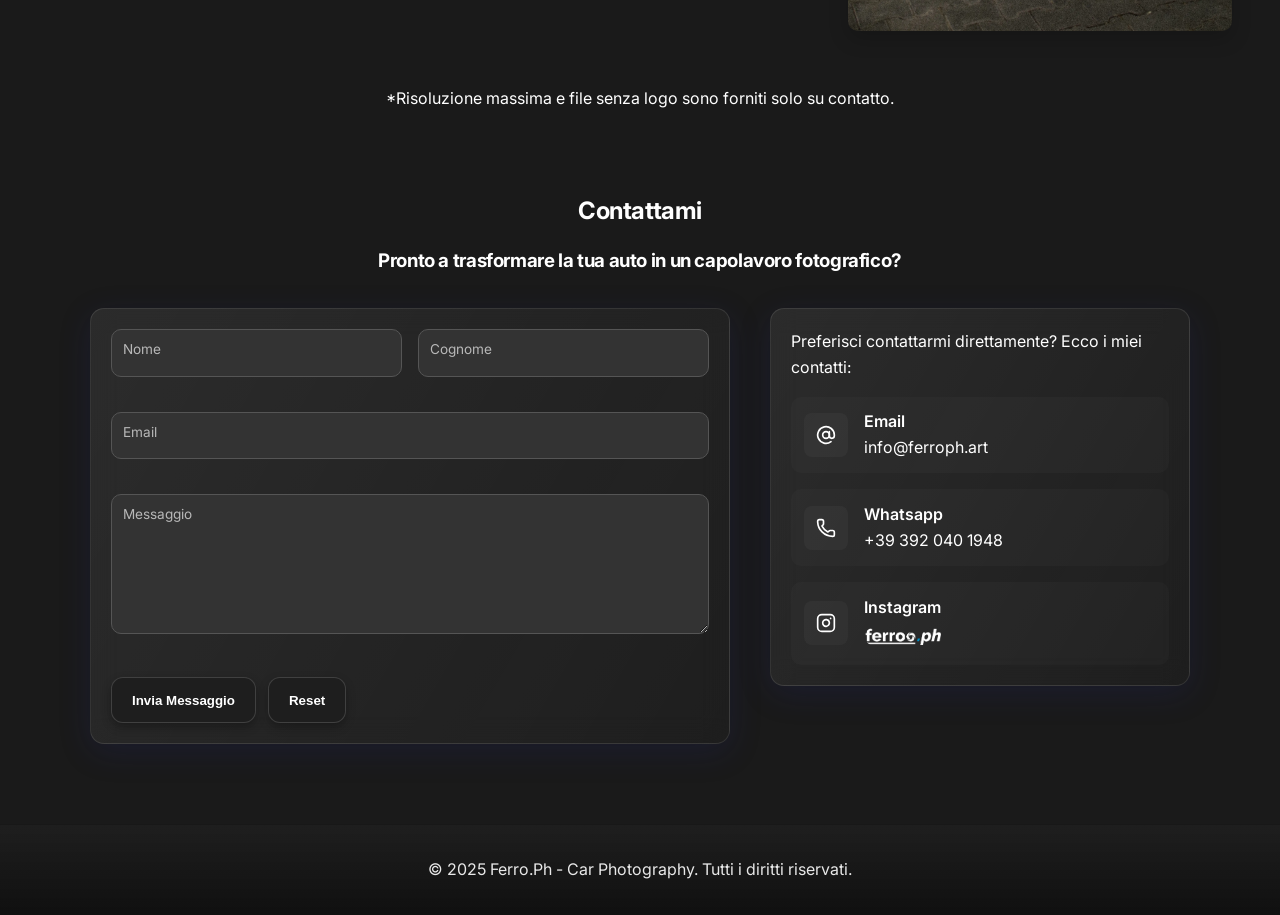
==== commit 6a57a4d5: "Change phone title to Whatsapp in index.html" ====
--- a/index.html
+++ b/index.html
@@ -157,7 +157,7 @@
                             <svg xmlns="http://www.w3.org/2000/svg" width="24" height="24" viewBox="0 0 24 24" fill="none" stroke="currentColor" stroke-width="2" stroke-linecap="round" stroke-linejoin="round" class="lucide lucide-phone-icon lucide-phone"><path d="M13.832 16.568a1 1 0 0 0 1.213-.303l.355-.465A2 2 0 0 1 17 15h3a2 2 0 0 1 2 2v3a2 2 0 0 1-2 2A18 18 0 0 1 2 4a2 2 0 0 1 2-2h3a2 2 0 0 1 2 2v3a2 2 0 0 1-.8 1.6l-.468.351a1 1 0 0 0-.292 1.233 14 14 0 0 0 6.392 6.384"/></svg>
                         </div>
                         <div class="meta">
-                            <div class="title">Telefono</div>
+                            <div class="title">Whatsapp</div>
                             <div class="value">+39  392 040 1948</div>
                         </div>
                     </div>
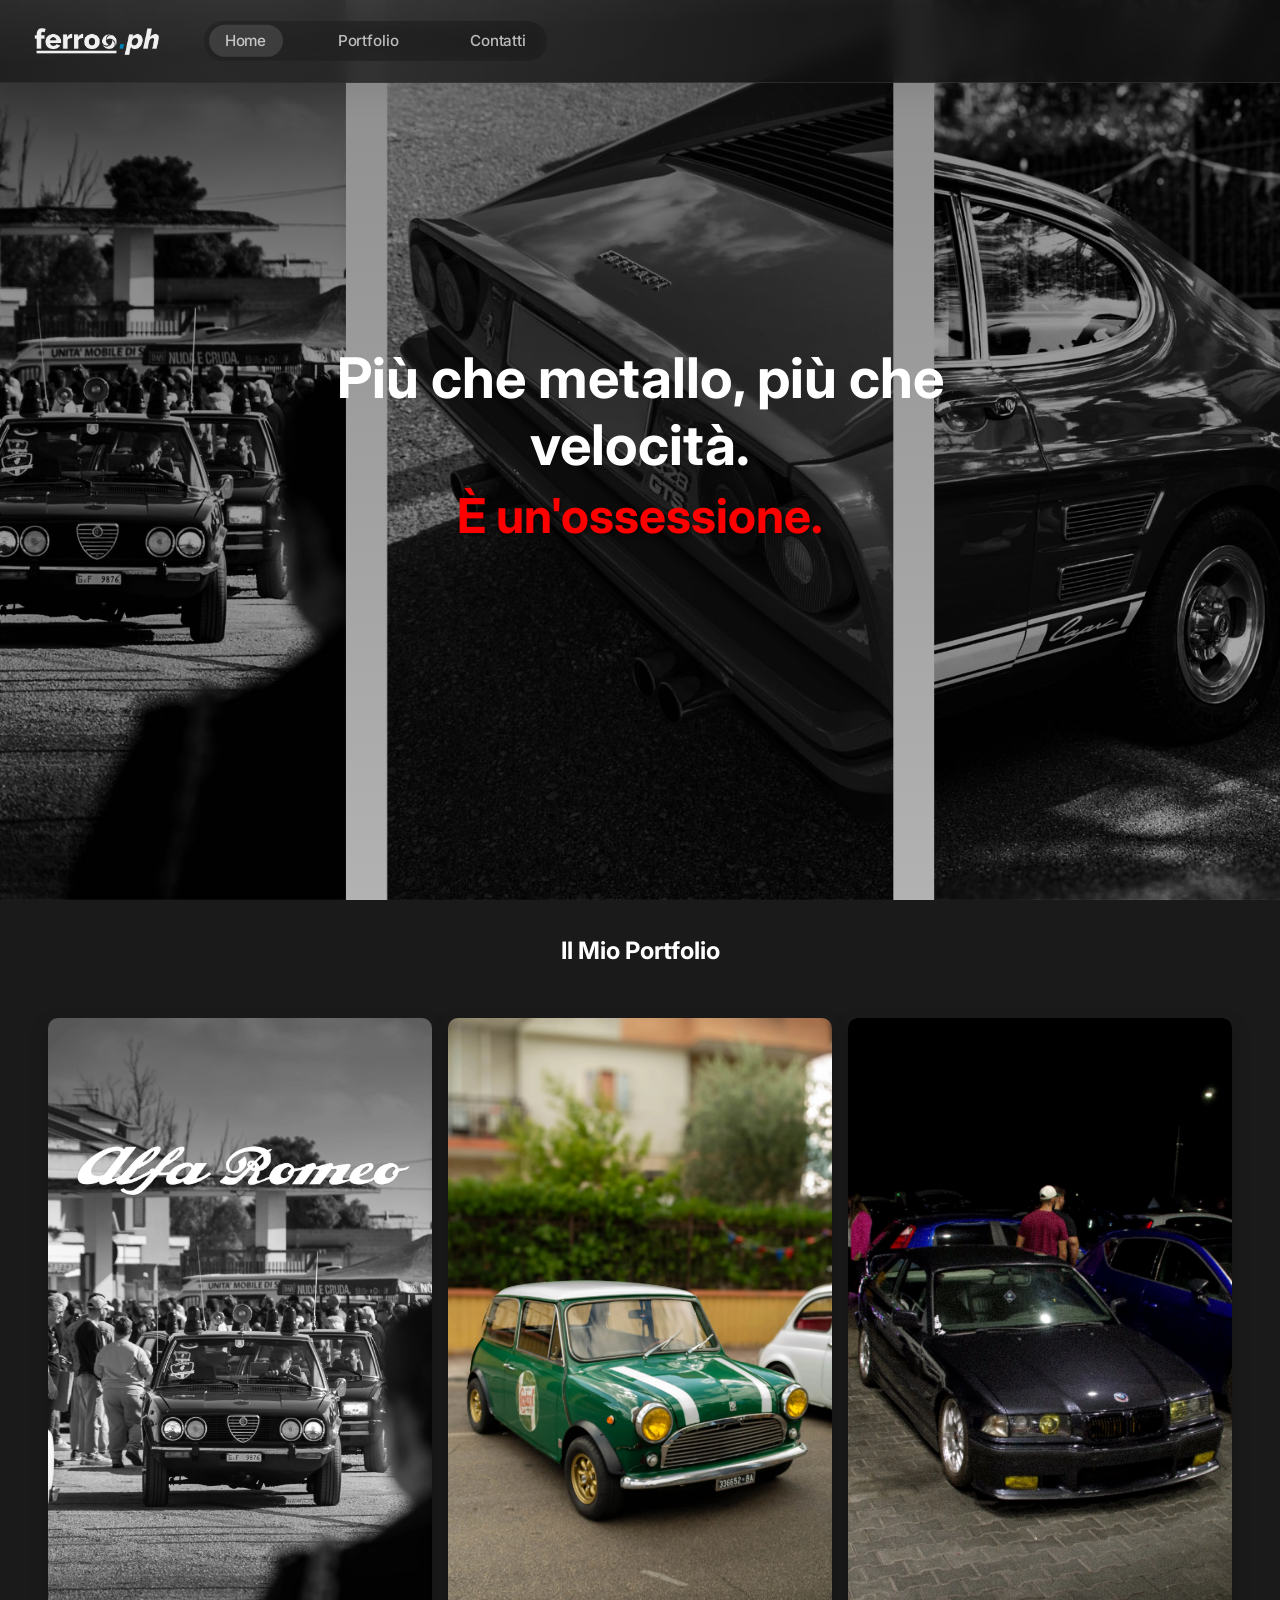
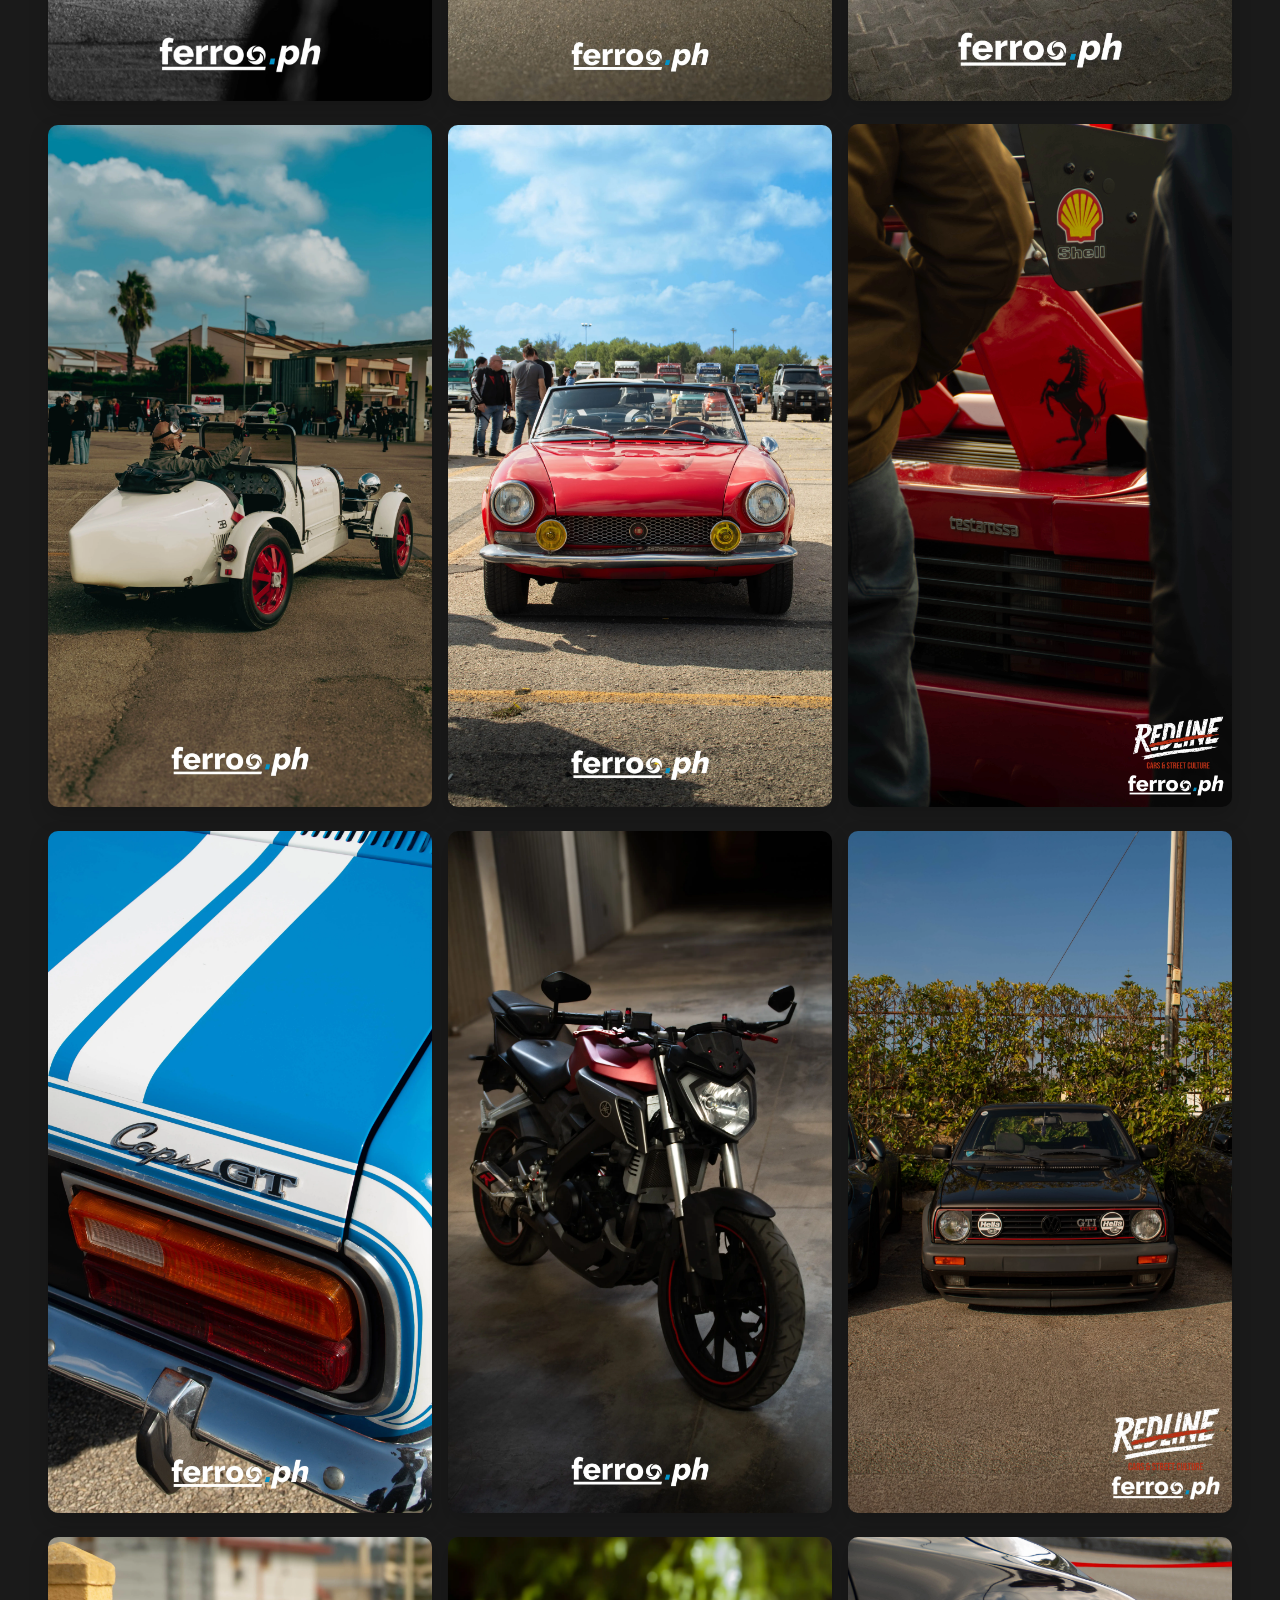
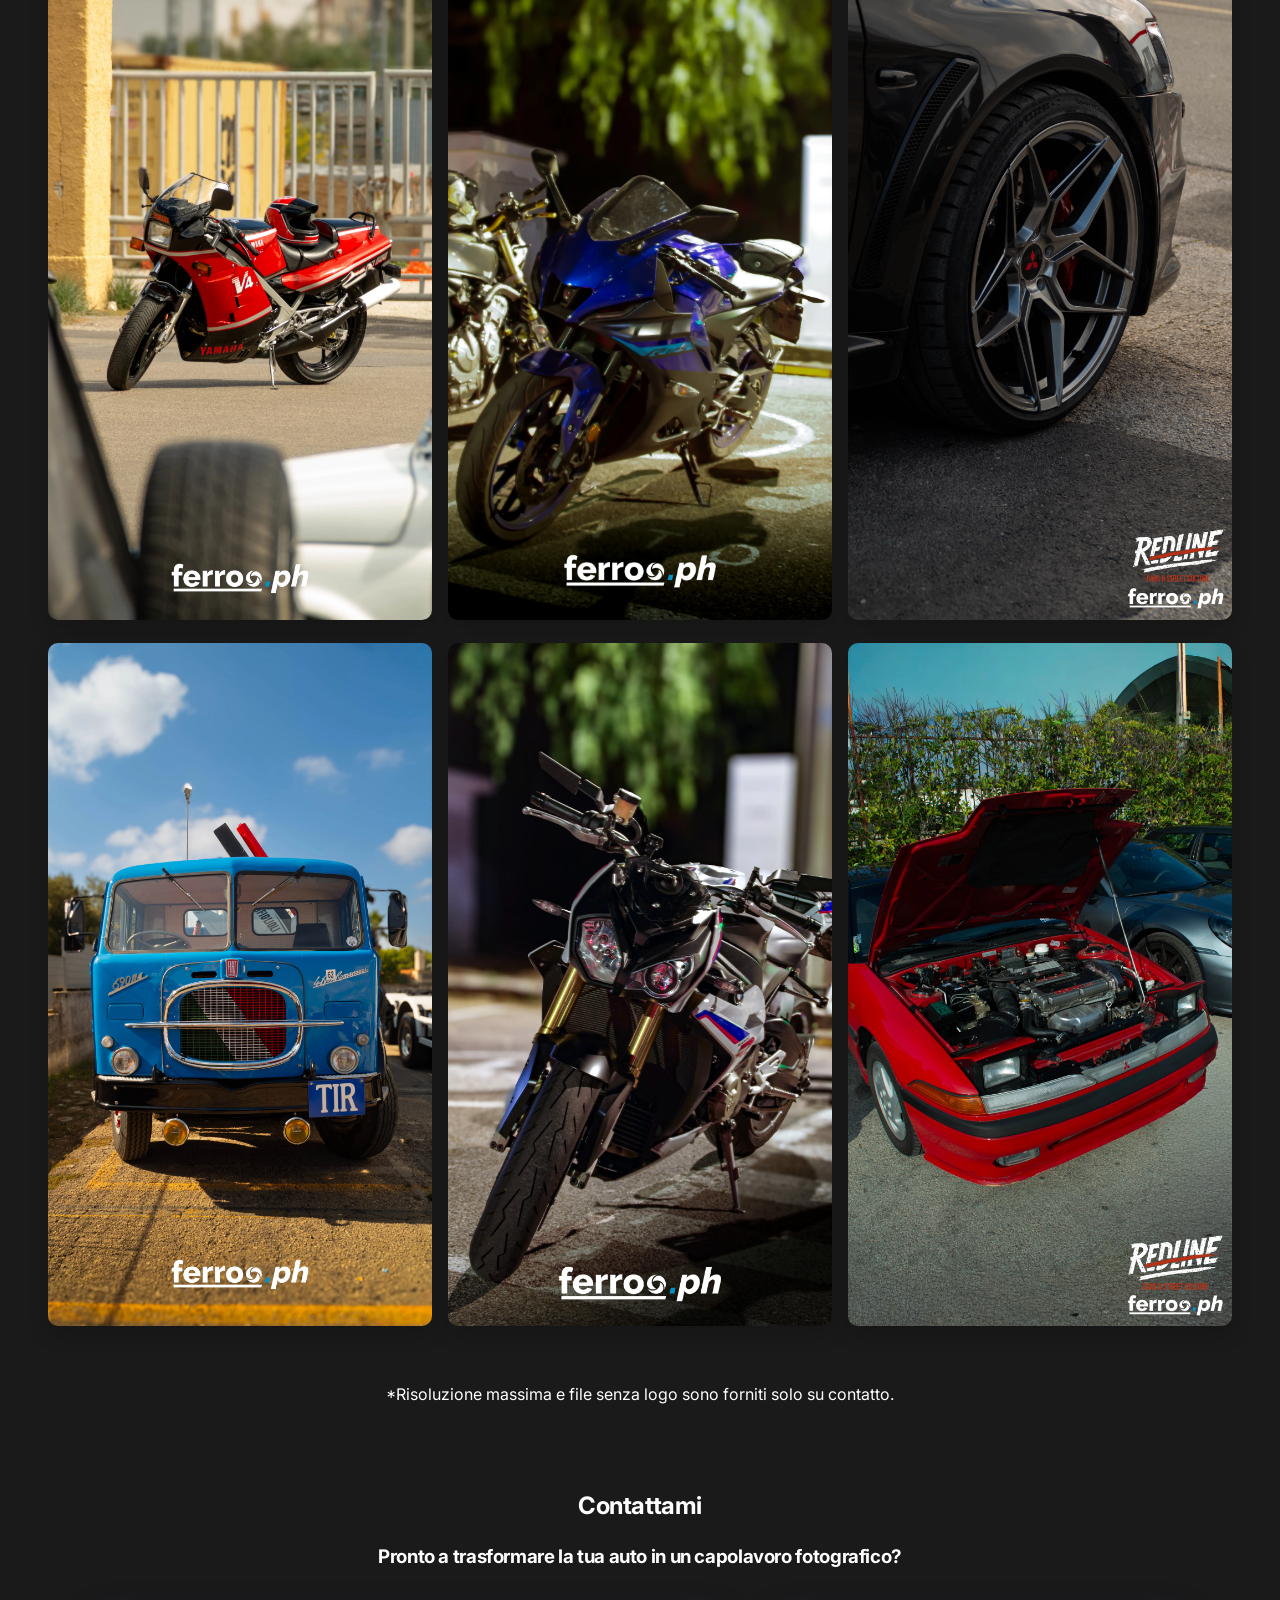
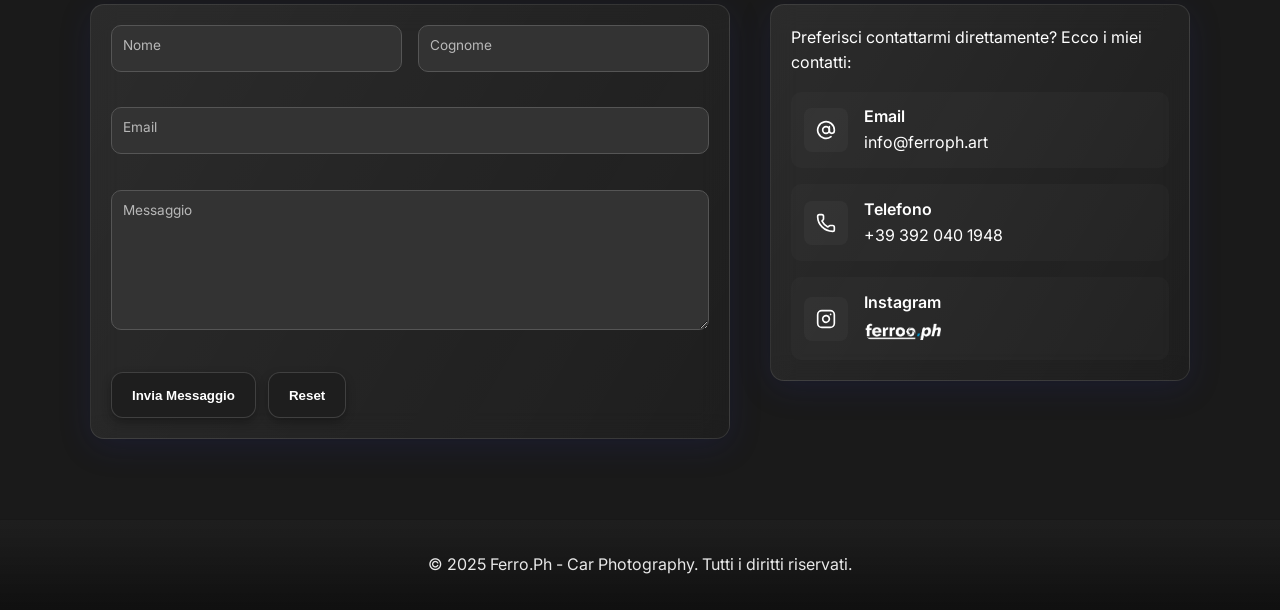
==== commit 31237f1d: "Aggiornamento Html e cartella Img, aggiunte foto RedLine" ====
--- a/index.html
+++ b/index.html
@@ -53,16 +53,7 @@
                 <div class="img-wrapper"><img src="img/foto4.webp" alt="Fotografia 4" loading="lazy"></div>
             </div>
             <div class="gallery-item" data-animation="animate-fade-up delay-1">
-                <div class="img-wrapper"><img src="img/foto5.webp" alt="Fotografia 5" loading="lazy"></div>
-            </div>
-            <div class="gallery-item" data-animation="animate-fade-up delay-1">
                 <div class="img-wrapper"><img src="img/foto6.webp" alt="Fotografia 6" loading="lazy"></div>
-            </div>
-            <div class="gallery-item" data-animation="animate-fade-up delay-1">
-                <div class="img-wrapper"><img src="img/foto7.webp" alt="Fotografia 7" loading="lazy"></div>
-            </div>
-            <div class="gallery-item" data-animation="animate-fade-up delay-1">
-                <div class="img-wrapper"><img src="img/foto8.webp" alt="Fotografia 8" loading="lazy"></div>
             </div>
              <div class="gallery-item" data-animation="animate-fade-up delay-1">
                 <div class="img-wrapper"><img src="img/foto9.webp" alt="Fotografia 9" loading="lazy"></div>
@@ -74,22 +65,25 @@
                 <div class="img-wrapper"><img src="img/foto11.webp" alt="Fotografia 11" loading="lazy"></div>
             </div>
             <div class="gallery-item" data-animation="animate-fade-up delay-1">
-                <div class="img-wrapper"><img src="img/foto12.webp" alt="Fotografia 12" loading="lazy"></div>
-            </div>
-            <div class="gallery-item" data-animation="animate-fade-up delay-1">
-                <div class="img-wrapper"><img src="img/foto13.webp" alt="Fotografia 13" loading="lazy"></div>
-            </div>
-            <div class="gallery-item" data-animation="animate-fade-up delay-1">
                 <div class="img-wrapper"><img src="img/foto14.webp" alt="Fotografia 14" loading="lazy"></div>
-            </div>
-            <div class="gallery-item" data-animation="animate-fade-up delay-1">
-                <div class="img-wrapper"><img src="img/foto15.webp" alt="Fotografia 15" loading="lazy"></div>
             </div>
             <div class="gallery-item" data-animation="animate-fade-up delay-1">
                 <div class="img-wrapper"><img src="img/foto16.webp" alt="Fotografia 16" loading="lazy"></div>
             </div>
             <div class="gallery-item" data-animation="animate-fade-up delay-1">
                 <div class="img-wrapper"><img src="img/foto17.webp" alt="Fotografia 17" loading="lazy"></div>
+            </div>
+            <div class="gallery-item" data-animation="animate-fade-up delay-1">
+                <div class="img-wrapper"><img src="img/foto18.webp" alt="Fotografia 18" loading="lazy"></div>
+            </div>
+            <div class="gallery-item" data-animation="animate-fade-up delay-1">
+                <div class="img-wrapper"><img src="img/foto19.webp" alt="Fotografia 19" loading="lazy"></div>
+            </div>
+            <div class="gallery-item" data-animation="animate-fade-up delay-1">
+                <div class="img-wrapper"><img src="img/foto20.webp" alt="Fotografia 20" loading="lazy"></div>
+            </div>
+            <div class="gallery-item" data-animation="animate-fade-up delay-1">
+                <div class="img-wrapper"><img src="img/foto21.webp" alt="Fotografia 21" loading="lazy"></div>
             </div>
 
         </div>
@@ -157,7 +151,7 @@
                             <svg xmlns="http://www.w3.org/2000/svg" width="24" height="24" viewBox="0 0 24 24" fill="none" stroke="currentColor" stroke-width="2" stroke-linecap="round" stroke-linejoin="round" class="lucide lucide-phone-icon lucide-phone"><path d="M13.832 16.568a1 1 0 0 0 1.213-.303l.355-.465A2 2 0 0 1 17 15h3a2 2 0 0 1 2 2v3a2 2 0 0 1-2 2A18 18 0 0 1 2 4a2 2 0 0 1 2-2h3a2 2 0 0 1 2 2v3a2 2 0 0 1-.8 1.6l-.468.351a1 1 0 0 0-.292 1.233 14 14 0 0 0 6.392 6.384"/></svg>
                         </div>
                         <div class="meta">
-                            <div class="title">Whatsapp</div>
+                            <div class="title">Telefono</div>
                             <div class="value">+39  392 040 1948</div>
                         </div>
                     </div>
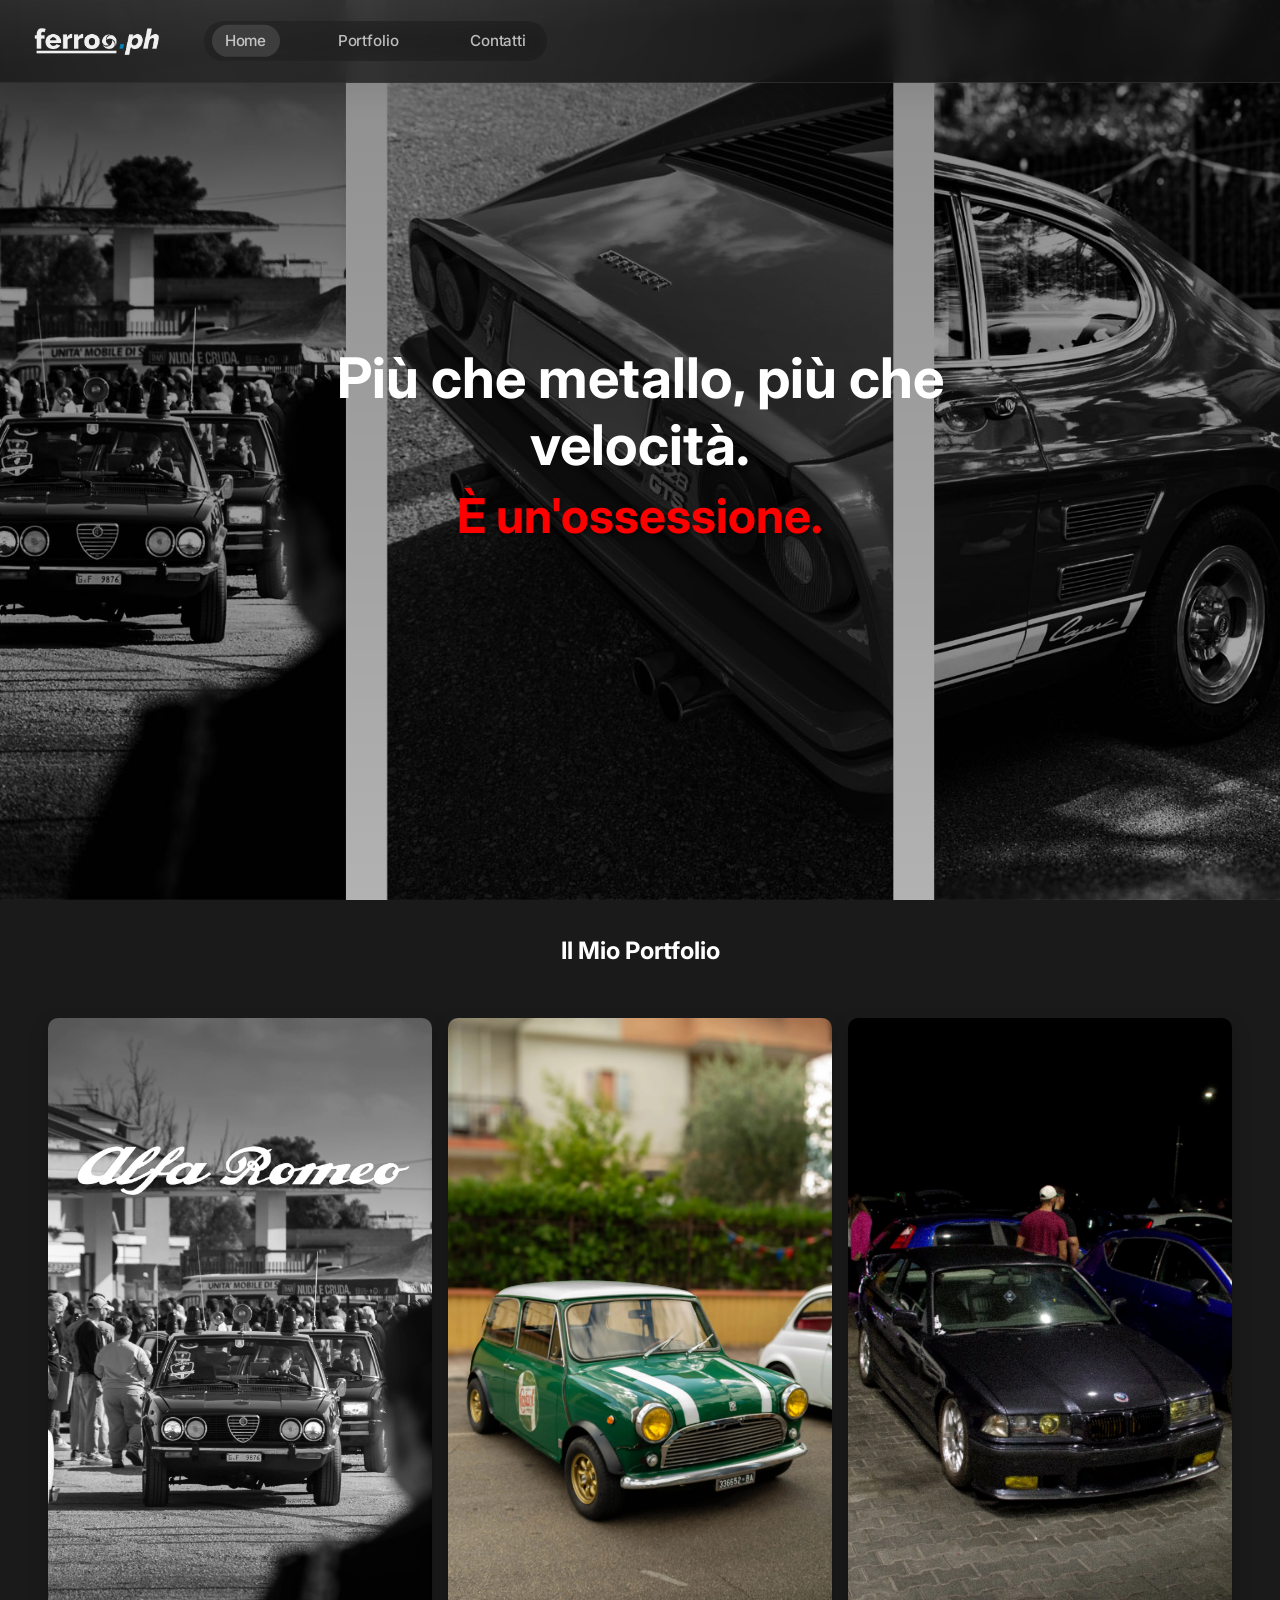
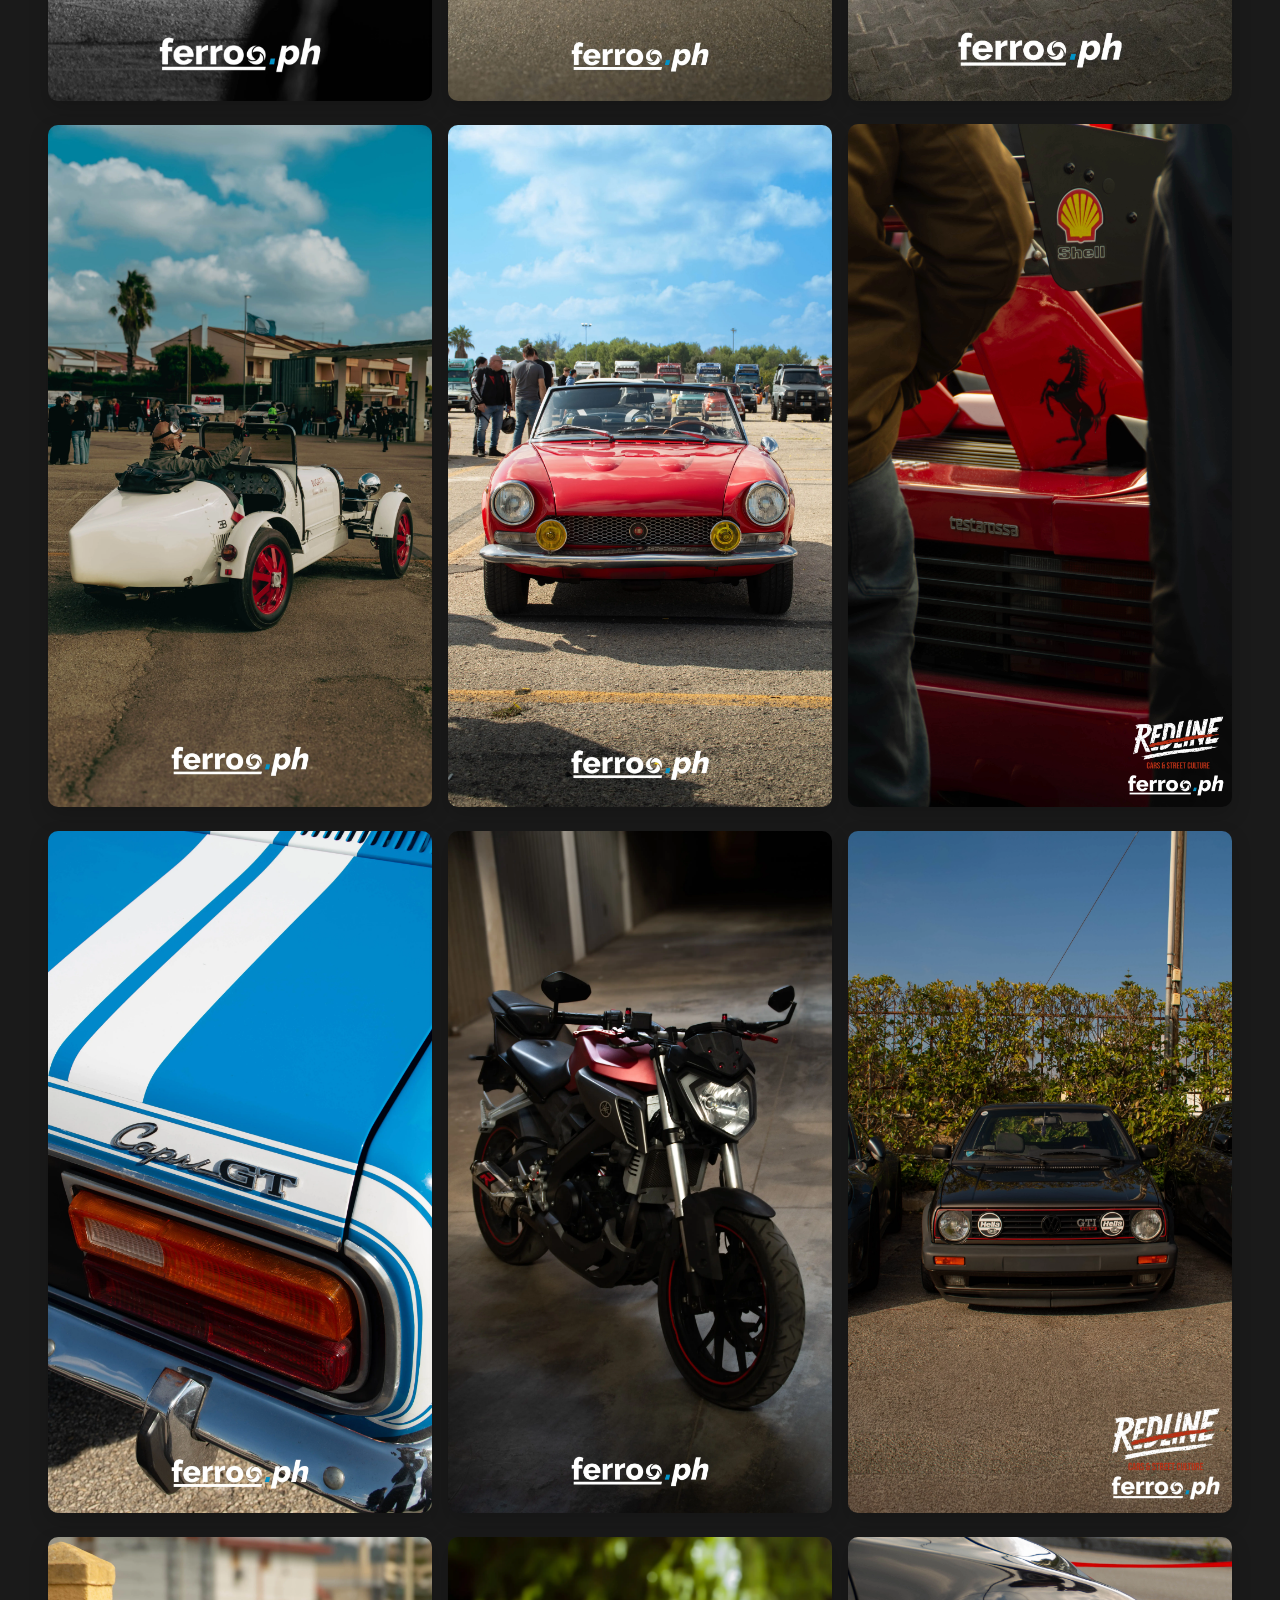
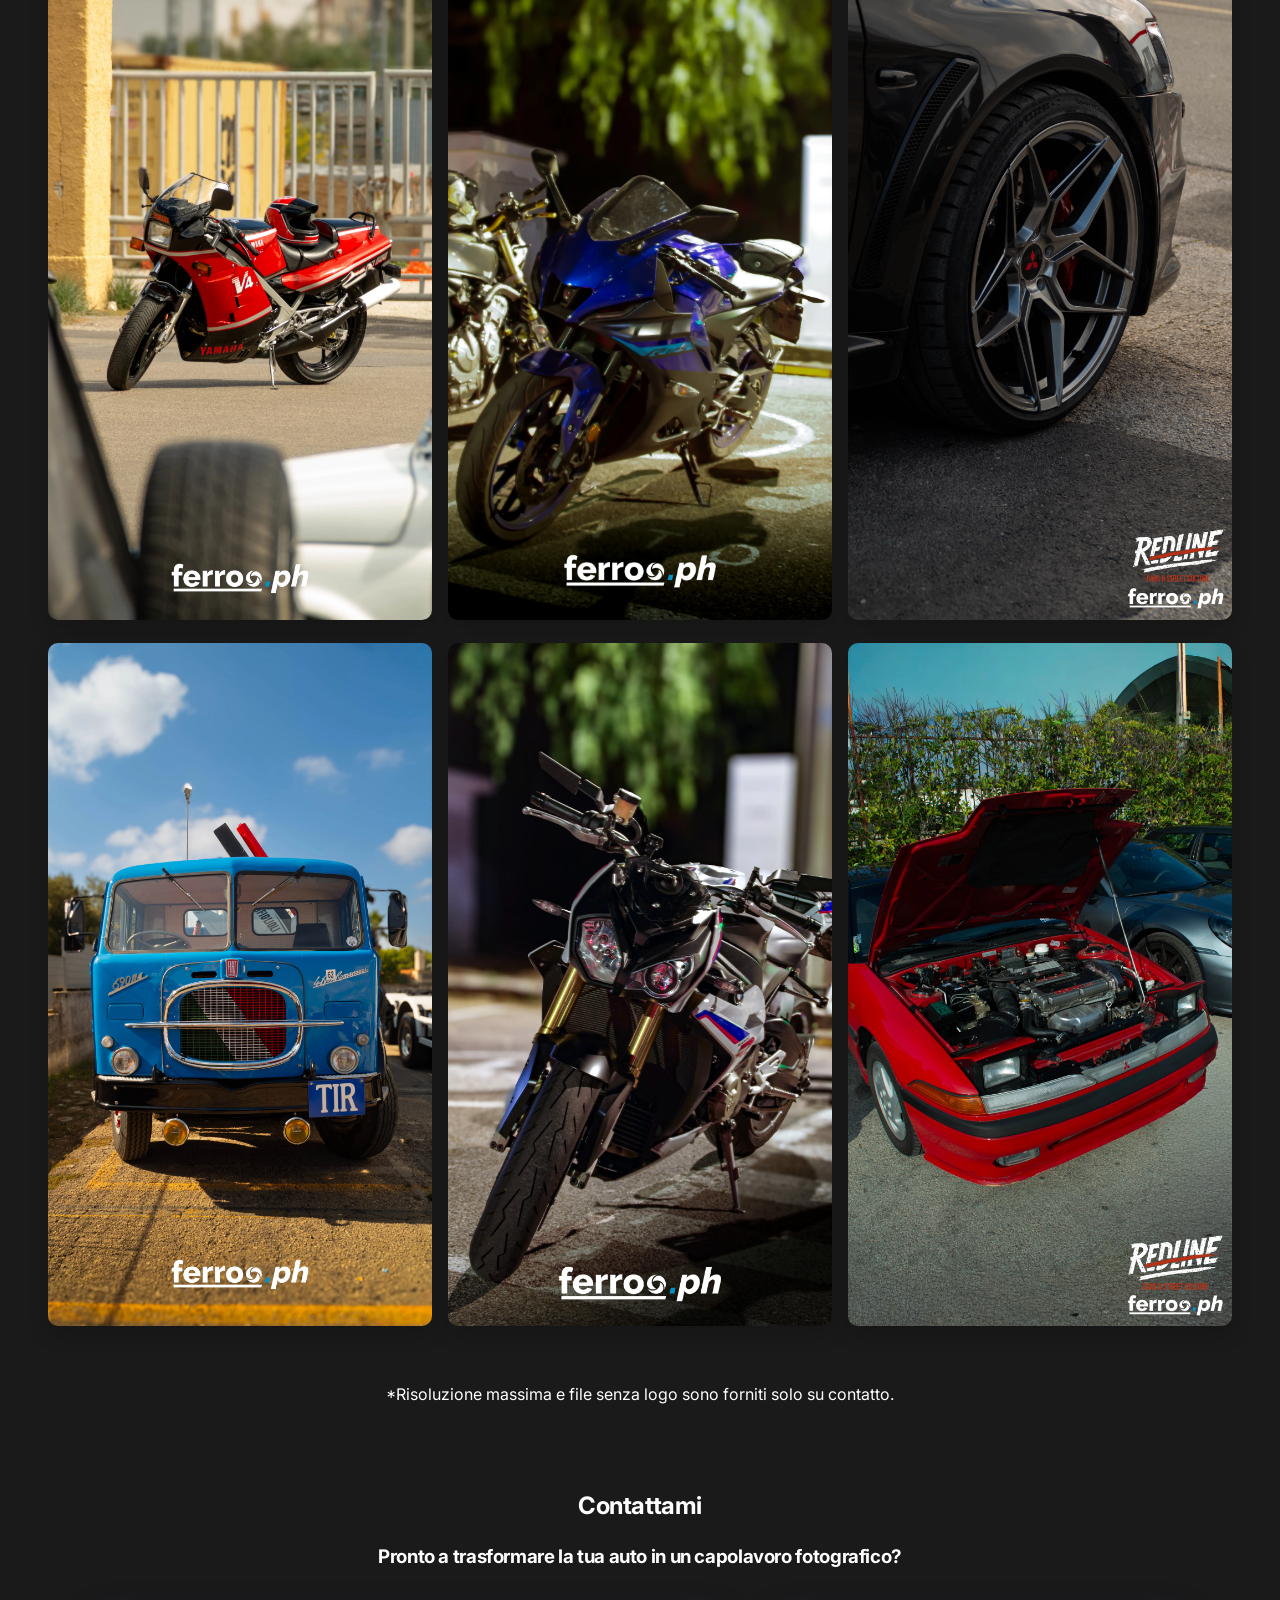
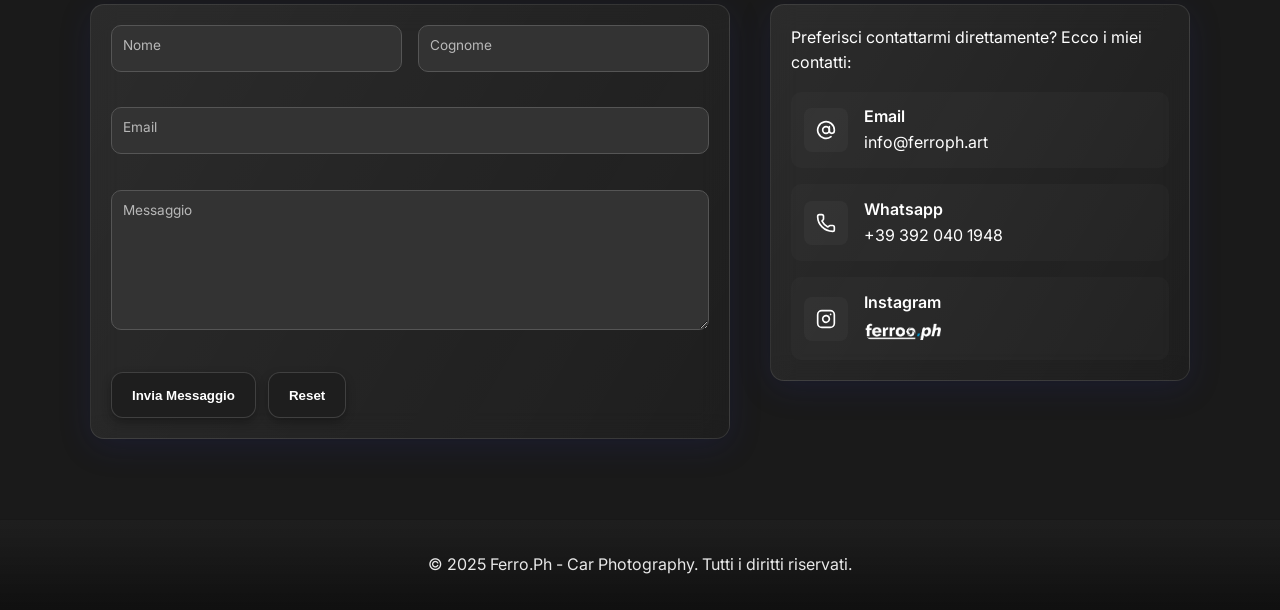
==== commit c320a8f7: "Aggiornamento Html e cartella Img, aggiunte foto RedLine" ====
--- a/index.html
+++ b/index.html
@@ -151,7 +151,7 @@
                             <svg xmlns="http://www.w3.org/2000/svg" width="24" height="24" viewBox="0 0 24 24" fill="none" stroke="currentColor" stroke-width="2" stroke-linecap="round" stroke-linejoin="round" class="lucide lucide-phone-icon lucide-phone"><path d="M13.832 16.568a1 1 0 0 0 1.213-.303l.355-.465A2 2 0 0 1 17 15h3a2 2 0 0 1 2 2v3a2 2 0 0 1-2 2A18 18 0 0 1 2 4a2 2 0 0 1 2-2h3a2 2 0 0 1 2 2v3a2 2 0 0 1-.8 1.6l-.468.351a1 1 0 0 0-.292 1.233 14 14 0 0 0 6.392 6.384"/></svg>
                         </div>
                         <div class="meta">
-                            <div class="title">Telefono</div>
+                            <div class="title">Whatsapp</div>
                             <div class="value">+39  392 040 1948</div>
                         </div>
                     </div>
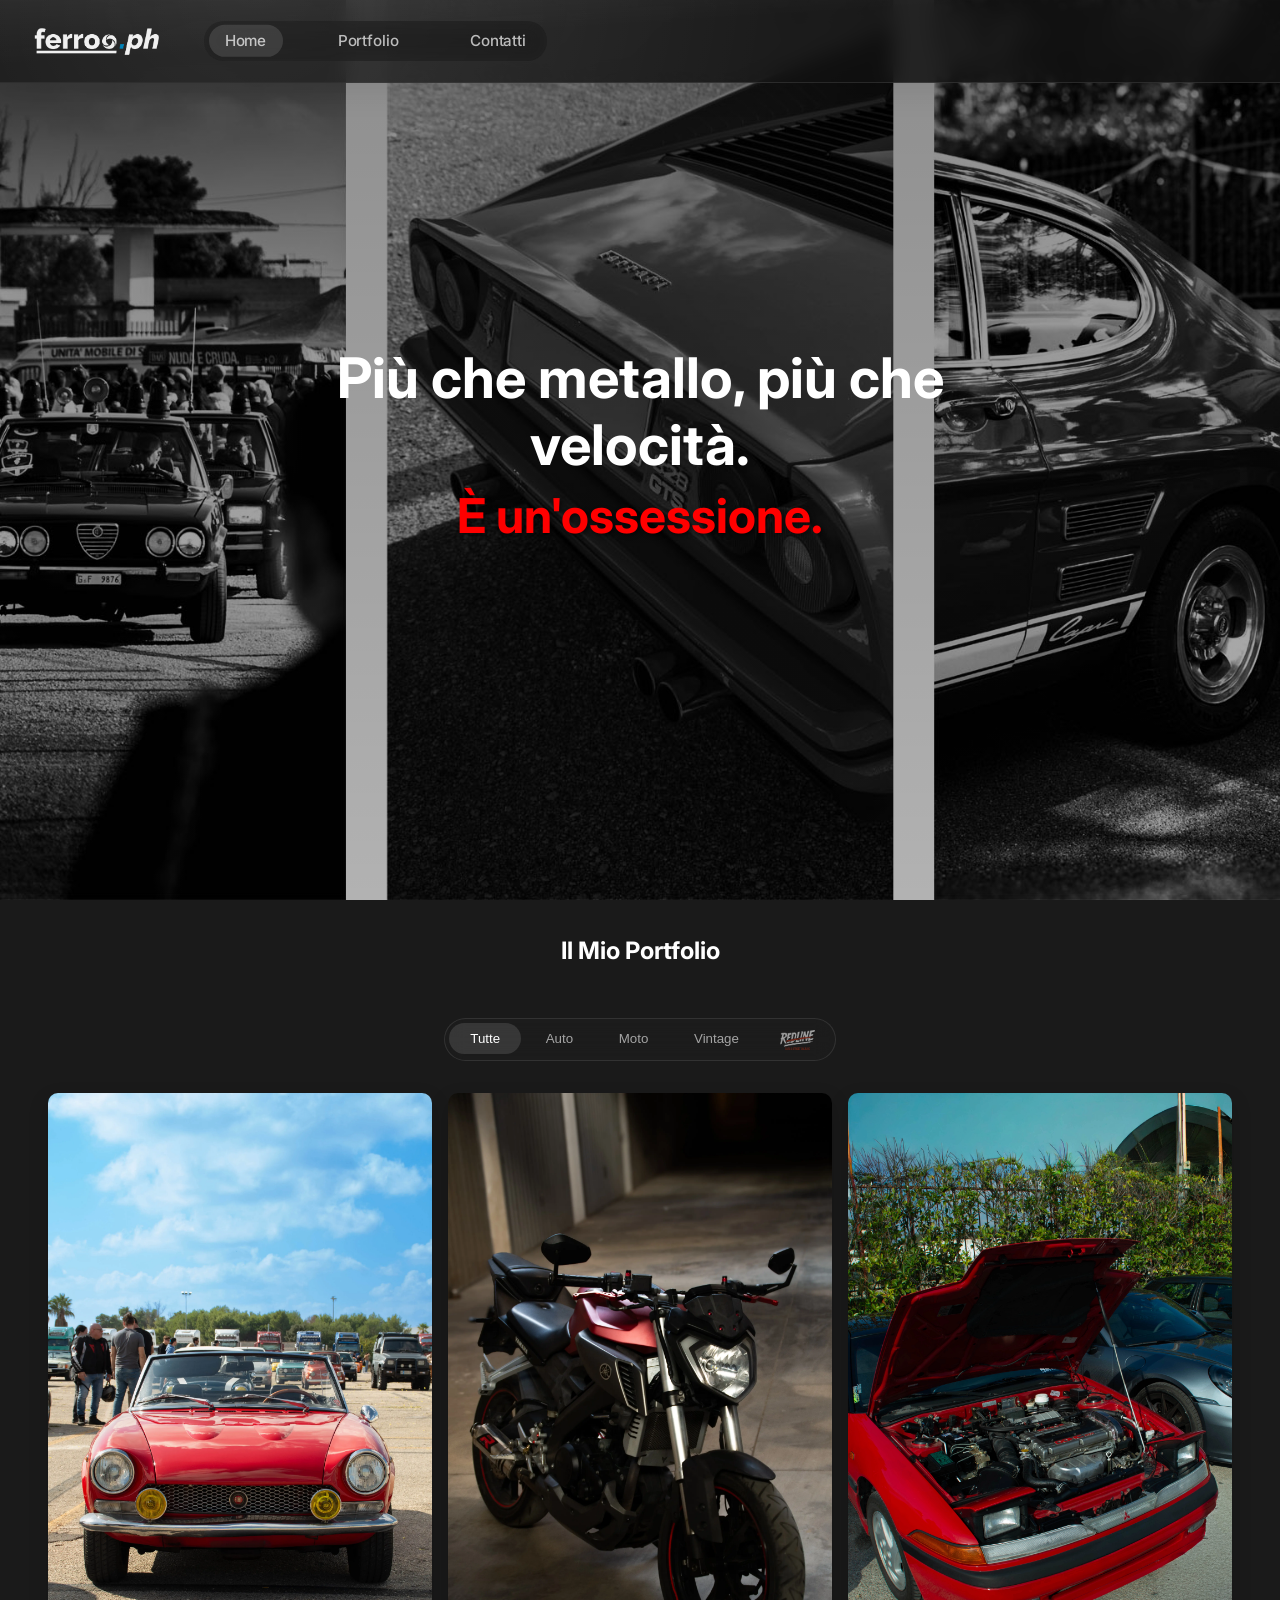
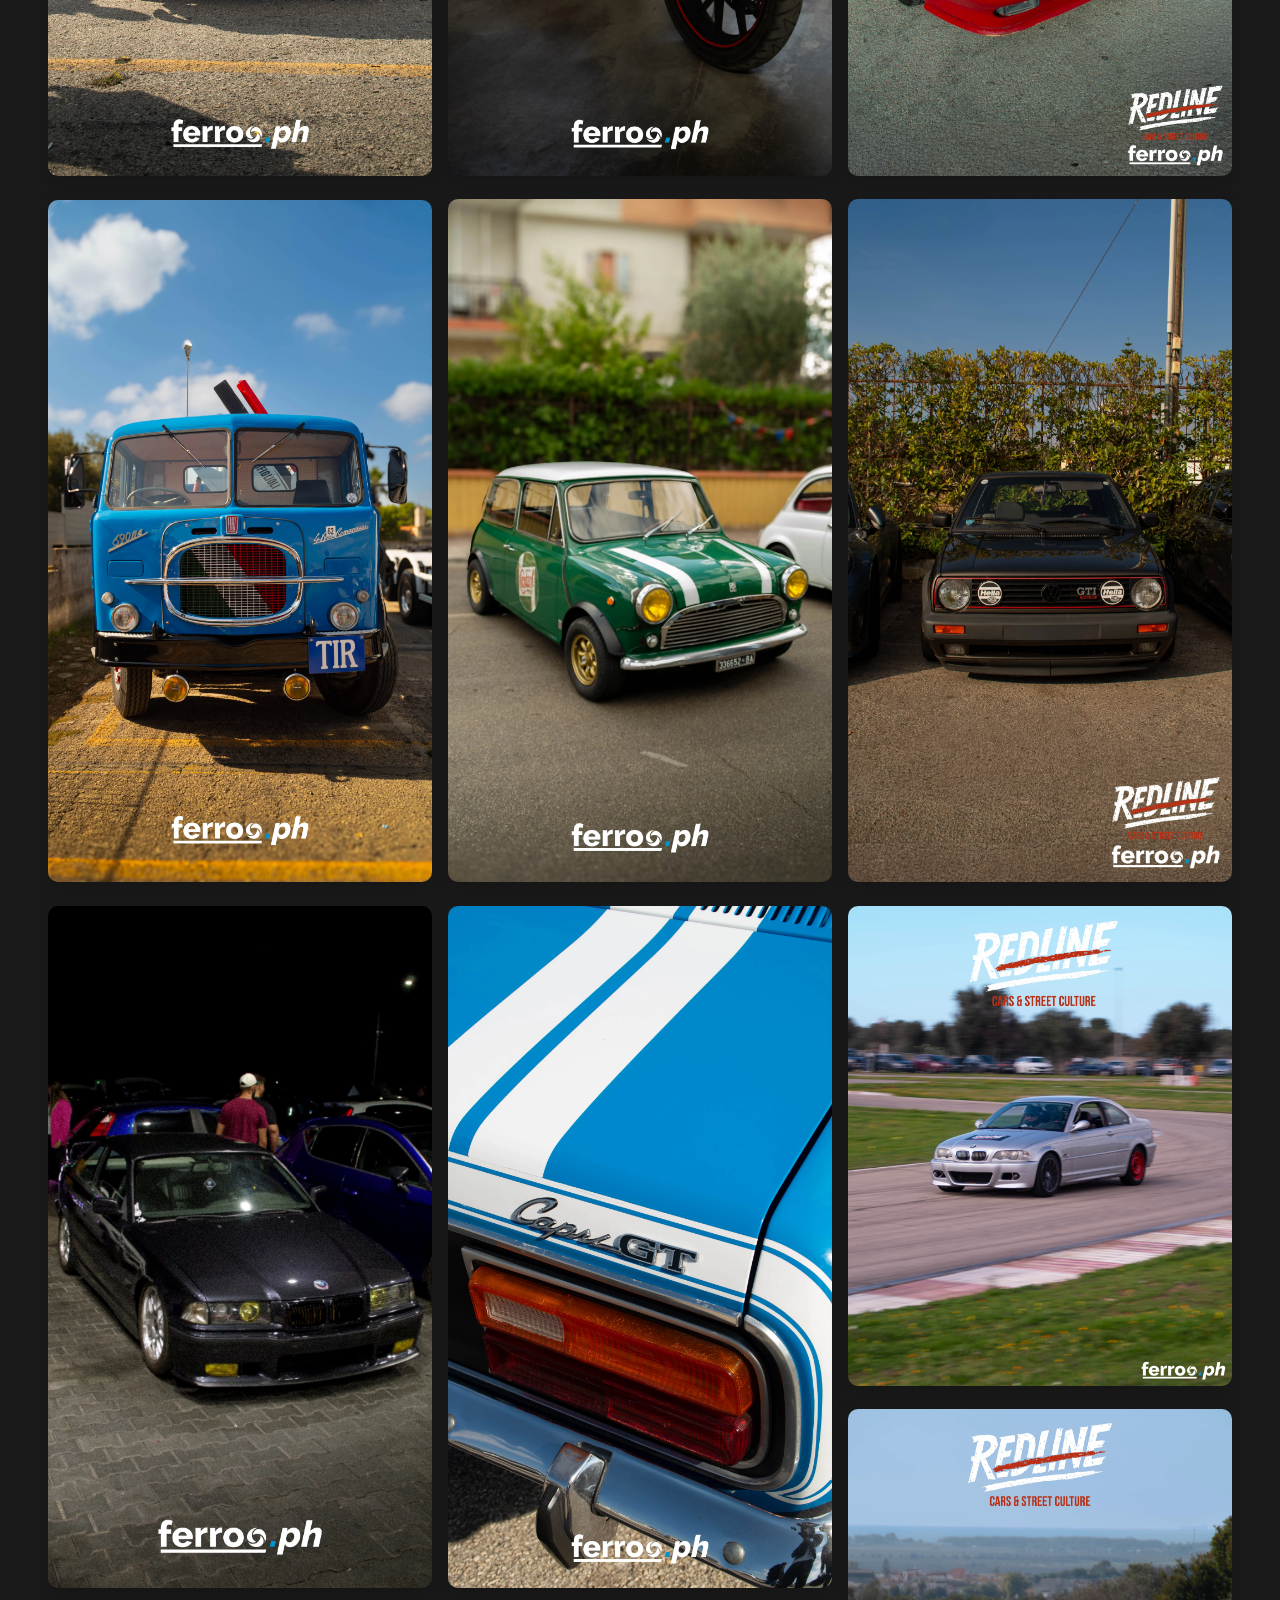
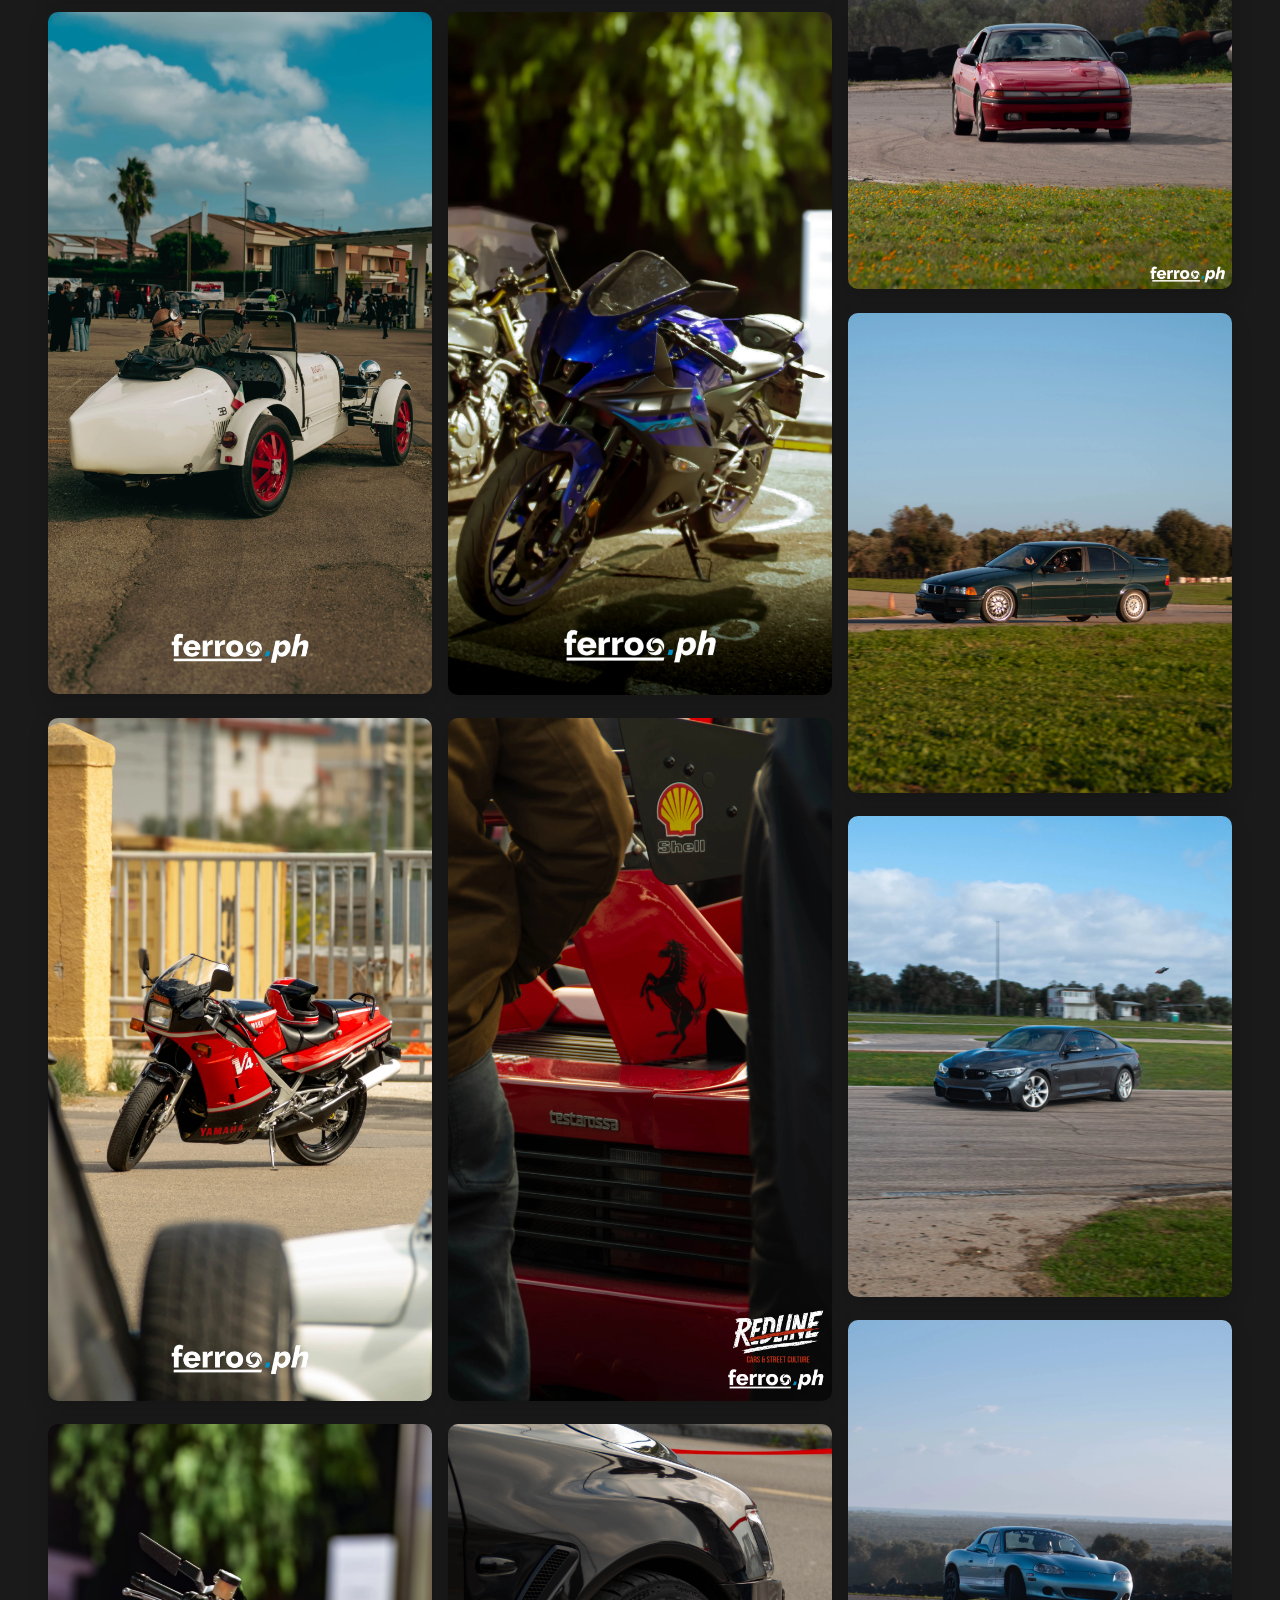
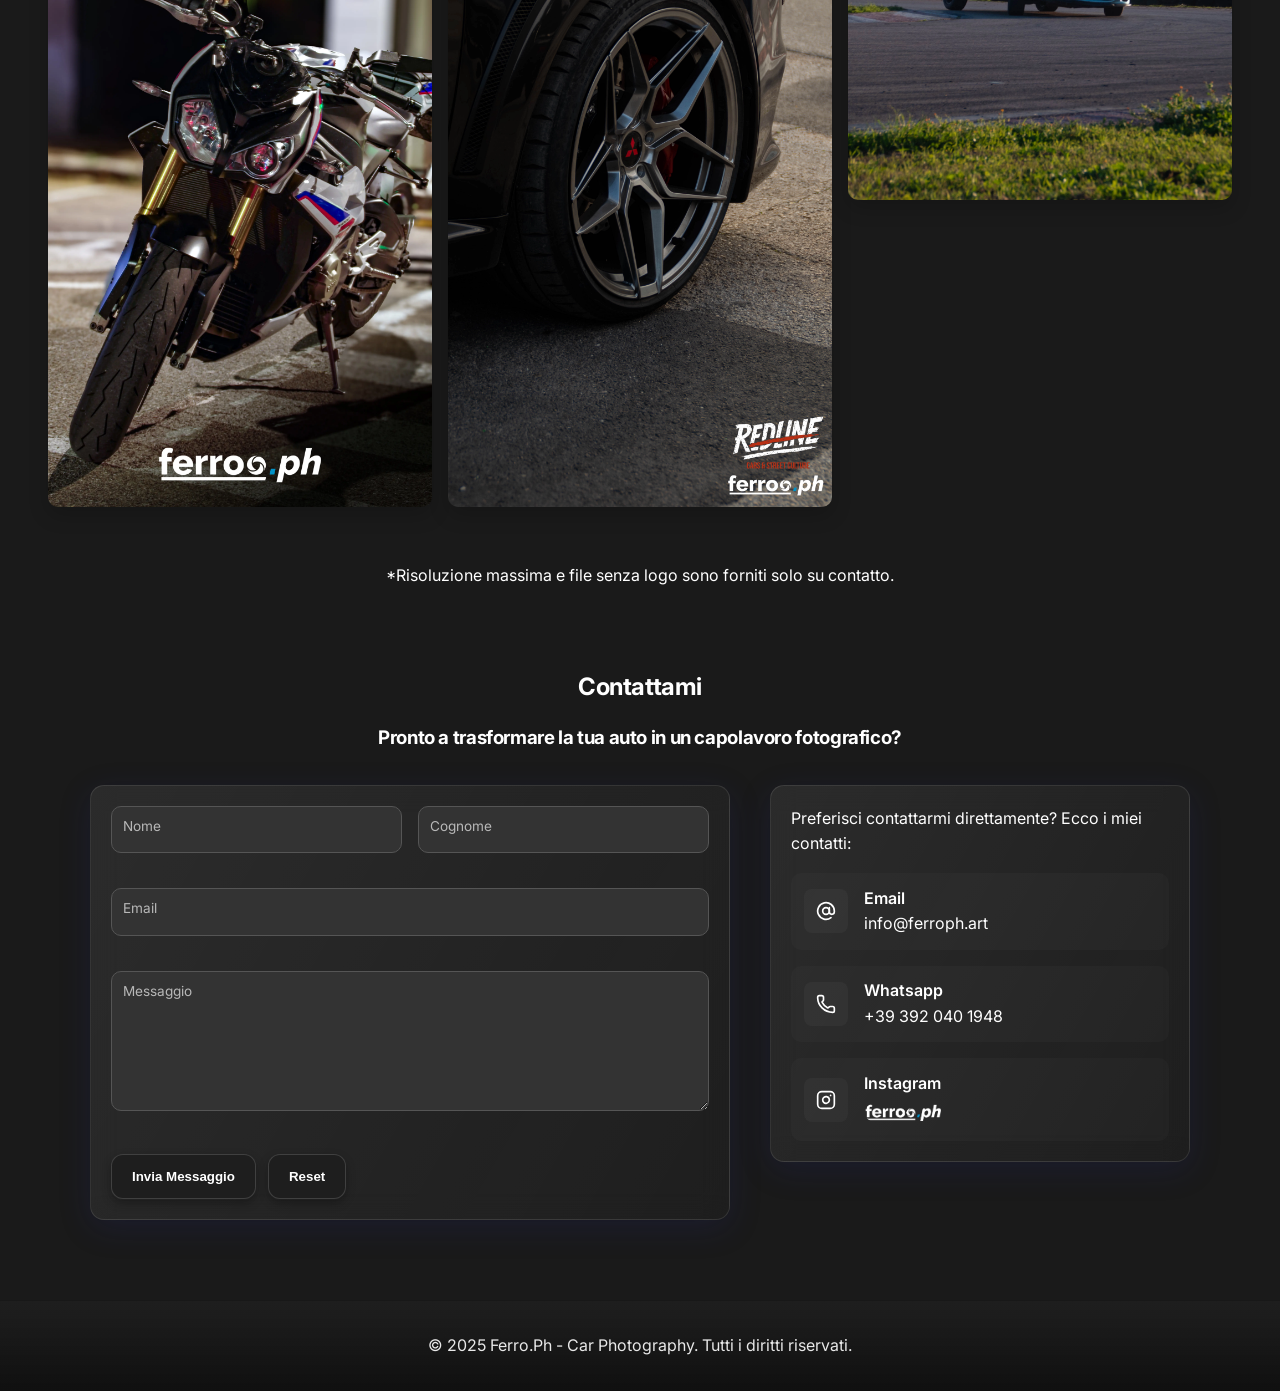
==== commit 5c9829e9: "Aggiunta foto e filtraggio per categorie" ====
--- a/index.html
+++ b/index.html
@@ -38,52 +38,86 @@
     <!-- Portfolio Section -->
     <section id="portfolio" class="portfolio">
         <h2 data-animation="animate-fade-up">Il Mio Portfolio</h2>
+
+        <div class="portfolio-filters" data-animation="animate-fade-up">
+        <ul class="filter-links">
+            <li><button class="filter-btn active" data-filter="all">Tutte</button></li>
+            <li><button class="filter-btn" data-filter="auto">Auto</button></li>
+            <li><button class="filter-btn" data-filter="moto">Moto</button></li>
+            <li><button class="filter-btn" data-filter="vintage">Vintage</button></li>
+            <li>
+                <button class="filter-btn filter-logo-btn" data-filter="redline">
+                    <img src="img/redlinebianco.png" alt="RedLine" class="filter-logo">
+                </button>
+            </li>
+        </ul>
+    </div>
+
+
+    <div id="lightbox" class="lightbox">
+        <span class="close-lightbox">&times;</span>
+        <button class="prev-btn">&#10094;</button>
+        <img class="lightbox-content" id="lightbox-img">
+        <button class="next-btn">&#10095;</button>
+    </div>
         <div class="gallery">
 
-            <div class="gallery-item" data-animation="animate-fade-up delay-1">
-                <div class="img-wrapper"><img src="img/foto1.webp" alt="Fotografia 1" loading="lazy"></div>
-            </div>
-            <div class="gallery-item" data-animation="animate-fade-up delay-2">
-                <div class="img-wrapper"><img src="img/foto2.webp" alt="Fotografia 2" loading="lazy"></div>
-            </div>
-            <div class="gallery-item" data-animation="animate-fade-up delay-3">
-                <div class="img-wrapper"><img src="img/foto3.webp" alt="Fotografia 3" loading="lazy"></div>
-            </div>
-            <div class="gallery-item" data-animation="animate-fade-up delay-1">
-                <div class="img-wrapper"><img src="img/foto4.webp" alt="Fotografia 4" loading="lazy"></div>
-            </div>
-            <div class="gallery-item" data-animation="animate-fade-up delay-1">
-                <div class="img-wrapper"><img src="img/foto6.webp" alt="Fotografia 6" loading="lazy"></div>
-            </div>
-             <div class="gallery-item" data-animation="animate-fade-up delay-1">
-                <div class="img-wrapper"><img src="img/foto9.webp" alt="Fotografia 9" loading="lazy"></div>
-            </div>
-            <div class="gallery-item" data-animation="animate-fade-up delay-1">
-                <div class="img-wrapper"><img src="img/foto10.webp" alt="Fotografia 10" loading="lazy"></div>
-            </div>
-            <div class="gallery-item" data-animation="animate-fade-up delay-1">
-                <div class="img-wrapper"><img src="img/foto11.webp" alt="Fotografia 11" loading="lazy"></div>
-            </div>
-            <div class="gallery-item" data-animation="animate-fade-up delay-1">
-                <div class="img-wrapper"><img src="img/foto14.webp" alt="Fotografia 14" loading="lazy"></div>
-            </div>
-            <div class="gallery-item" data-animation="animate-fade-up delay-1">
-                <div class="img-wrapper"><img src="img/foto16.webp" alt="Fotografia 16" loading="lazy"></div>
-            </div>
-            <div class="gallery-item" data-animation="animate-fade-up delay-1">
-                <div class="img-wrapper"><img src="img/foto17.webp" alt="Fotografia 17" loading="lazy"></div>
-            </div>
-            <div class="gallery-item" data-animation="animate-fade-up delay-1">
-                <div class="img-wrapper"><img src="img/foto18.webp" alt="Fotografia 18" loading="lazy"></div>
-            </div>
-            <div class="gallery-item" data-animation="animate-fade-up delay-1">
-                <div class="img-wrapper"><img src="img/foto19.webp" alt="Fotografia 19" loading="lazy"></div>
-            </div>
-            <div class="gallery-item" data-animation="animate-fade-up delay-1">
-                <div class="img-wrapper"><img src="img/foto20.webp" alt="Fotografia 20" loading="lazy"></div>
-            </div>
-            <div class="gallery-item" data-animation="animate-fade-up delay-1">
-                <div class="img-wrapper"><img src="img/foto21.webp" alt="Fotografia 21" loading="lazy"></div>
+            <div class="gallery-item auto vintage" data-animation="animate-fade-up delay-1">
+                <div class="img-wrapper"><img src="img/124Spider.webp" alt="Fotografia 1" loading="lazy"></div>
+            </div>
+            <div class="gallery-item vintage" data-animation="animate-fade-up delay-1">
+                <div class="img-wrapper"><img src="img/690N4.webp" alt="Fotografia 1" loading="lazy"></div>
+            </div>
+            <div class="gallery-item auto" data-animation="animate-fade-up delay-3">
+                <div class="img-wrapper"><img src="img/E36.webp" alt="Fotografia 3" loading="lazy"></div>
+            </div>
+            <div class="gallery-item auto vintage" data-animation="animate-fade-up delay-1">
+                <div class="img-wrapper"><img src="img/Bugatti.webp" alt="Fotografia 6" loading="lazy"></div>
+            </div>
+             <div class="gallery-item moto vintage" data-animation="animate-fade-up delay-1">
+                <div class="img-wrapper"><img src="img/Yamaha.webp" alt="Fotografia 9" loading="lazy"></div>
+            </div>
+            <div class="gallery-item moto" data-animation="animate-fade-up delay-1">
+                <div class="img-wrapper"><img src="img/S1000r.webp" alt="Fotografia 10" loading="lazy"></div>
+            </div>
+            <div class="gallery-item moto" data-animation="animate-fade-up delay-1">
+                <div class="img-wrapper"><img src="img/MT125.webp" alt="Fotografia 11" loading="lazy"></div>
+            </div>
+            <div class="gallery-item auto vintage" data-animation="animate-fade-up delay-1">
+                <div class="img-wrapper"><img src="img/Mini.webp" alt="Fotografia 14" loading="lazy"></div>
+            </div>
+            <div class="gallery-item auto vintage" data-animation="animate-fade-up delay-1">
+                <div class="img-wrapper"><img src="img/CapriGT.webp" alt="Fotografia 16" loading="lazy"></div>
+            </div>
+            <div class="gallery-item moto" data-animation="animate-fade-up delay-1">
+                <div class="img-wrapper"><img src="img/R125.webp" alt="Fotografia 17" loading="lazy"></div>
+            </div>
+            <div class="gallery-item redline featured" data-animation="animate-fade-up delay-1">
+                <div class="img-wrapper"><img src="img/Testarossa.webp" alt="Fotografia 18" loading="lazy"></div>
+            </div>
+            <div class="gallery-item auto redline" data-animation="animate-fade-up delay-1">
+                <div class="img-wrapper"><img src="img/LancerXCerchio.webp" alt="Fotografia 19" loading="lazy"></div>
+            </div>
+            <div class="gallery-item auto redline" data-animation="animate-fade-up delay-1">
+                <div class="img-wrapper"><img src="img/EclipseCofano.webp" alt="Fotografia 20" loading="lazy"></div>
+            </div>
+            <div class="gallery-item auto redline" data-animation="animate-fade-up delay-1">
+                <div class="img-wrapper"><img src="img/GolfGTI.webp" alt="Fotografia 21" loading="lazy"></div>
+            </div>
+            <div class="gallery-item auto redline" data-animation="animate-fade-up delay-1">
+                <div class="img-wrapper"><img src="img/E46Red.webp" alt="Fotografia 22" loading="lazy"></div>
+            </div>
+            <div class="gallery-item auto redline" data-animation="animate-fade-up delay-1">
+                <div class="img-wrapper"><img src="img/EclRed.webp" alt="Fotografia 23" loading="lazy"></div>
+            </div>
+            <div class="gallery-item auto" data-animation="animate-fade-up delay-1">
+                <div class="img-wrapper"><img src="img/E36V.webp" alt="Fotografia 24" loading="lazy"></div>
+            </div>
+             <div class="gallery-item auto" data-animation="animate-fade-up delay-1">
+                <div class="img-wrapper"><img src="img/M4.webp" alt="Fotografia 25" loading="lazy"></div>
+            </div>
+             <div class="gallery-item auto" data-animation="animate-fade-up delay-1">
+                <div class="img-wrapper"><img src="img/mx5.webp" alt="Fotografia 26" loading="lazy"></div>
             </div>
 
         </div>
@@ -182,4 +216,4 @@
 
     <script src="main.js?v=3.3"></script>
 </body>
-</html>
+</html>
--- a/style.css
+++ b/style.css
@@ -809,4 +809,99 @@
     .nav-links li {
         list-style: none;
     }
+}
+
+/* Filtri Portfolio */
+.portfolio-filters {
+    display: flex;
+    justify-content: center;
+    margin-bottom: 2rem;
+}
+
+.filter-links {
+    display: flex;
+    list-style: none;
+    background: rgba(30, 30, 30, 0.5);
+    padding: 0.25rem;
+    border-radius: 30px;
+    gap: 0.25rem;
+    backdrop-filter: blur(10px);
+    border: 1px solid var(--nav-border);
+}
+
+.filter-btn {
+    background: transparent;
+    border: none;
+    color: var(--nav-text);
+    padding: 0.5rem 1.3rem;
+    border-radius: 25px;
+    cursor: pointer;
+    font-weight: 500;
+    opacity: 0.6;
+    transition: all 0.3s ease;
+}
+
+.filter-btn.active {
+    background: rgba(255, 255, 255, 0.12);
+    opacity: 1;
+}
+
+/* Lightbox Fullscreen */
+.lightbox {
+    display: none;
+    position: fixed;
+    z-index: 2000;
+    inset: 0;
+    background: rgba(0, 0, 0, 0.95);
+    backdrop-filter: blur(10px);
+    align-items: center;
+    justify-content: center;
+}
+
+.lightbox-content {
+    max-width: 90%;
+    max-height: 85vh;
+    border-radius: 8px;
+    box-shadow: 0 0 30px rgba(0,0,0,0.5);
+    pointer-events: auto; /* Sovrascrive il blocco globale delle immagini */
+}
+
+.close-lightbox, .prev-btn, .next-btn {
+    position: absolute;
+    color: white;
+    font-size: 2rem;
+    cursor: pointer;
+    background: rgba(255,255,255,0.1);
+    border: none;
+    padding: 1rem;
+    border-radius: 50%;
+    transition: 0.3s;
+}
+
+.close-lightbox { top: 20px; right: 30px; }
+.prev-btn { left: 20px; top: 50%; transform: translateY(-50%); }
+.next-btn { right: 20px; top: 50%; transform: translateY(-50%); }
+
+.prev-btn:hover, .next-btn:hover { background: rgba(255,255,255,0.2); }
+
+/* Stile specifico per il bottone con logo */
+.filter-logo-btn {
+    display: flex;
+    align-items: center;
+    justify-content: center;
+    padding: 0.4rem 1rem; /* Leggermente meno padding verticale */
+}
+
+.filter-logo {
+    height: 20px; /* Regola l'altezza in base al tuo logo */
+    width: auto;
+    object-fit: contain;
+    transition: transform 0.3s ease;
+}
+
+/* Effetto ingrandimento quando il filtro è attivo o hover */
+.filter-btn.active .filter-logo,
+.filter-btn:hover .filter-logo {
+    transform: scale(1.1);
+    filter: brightness(1.2);
 }
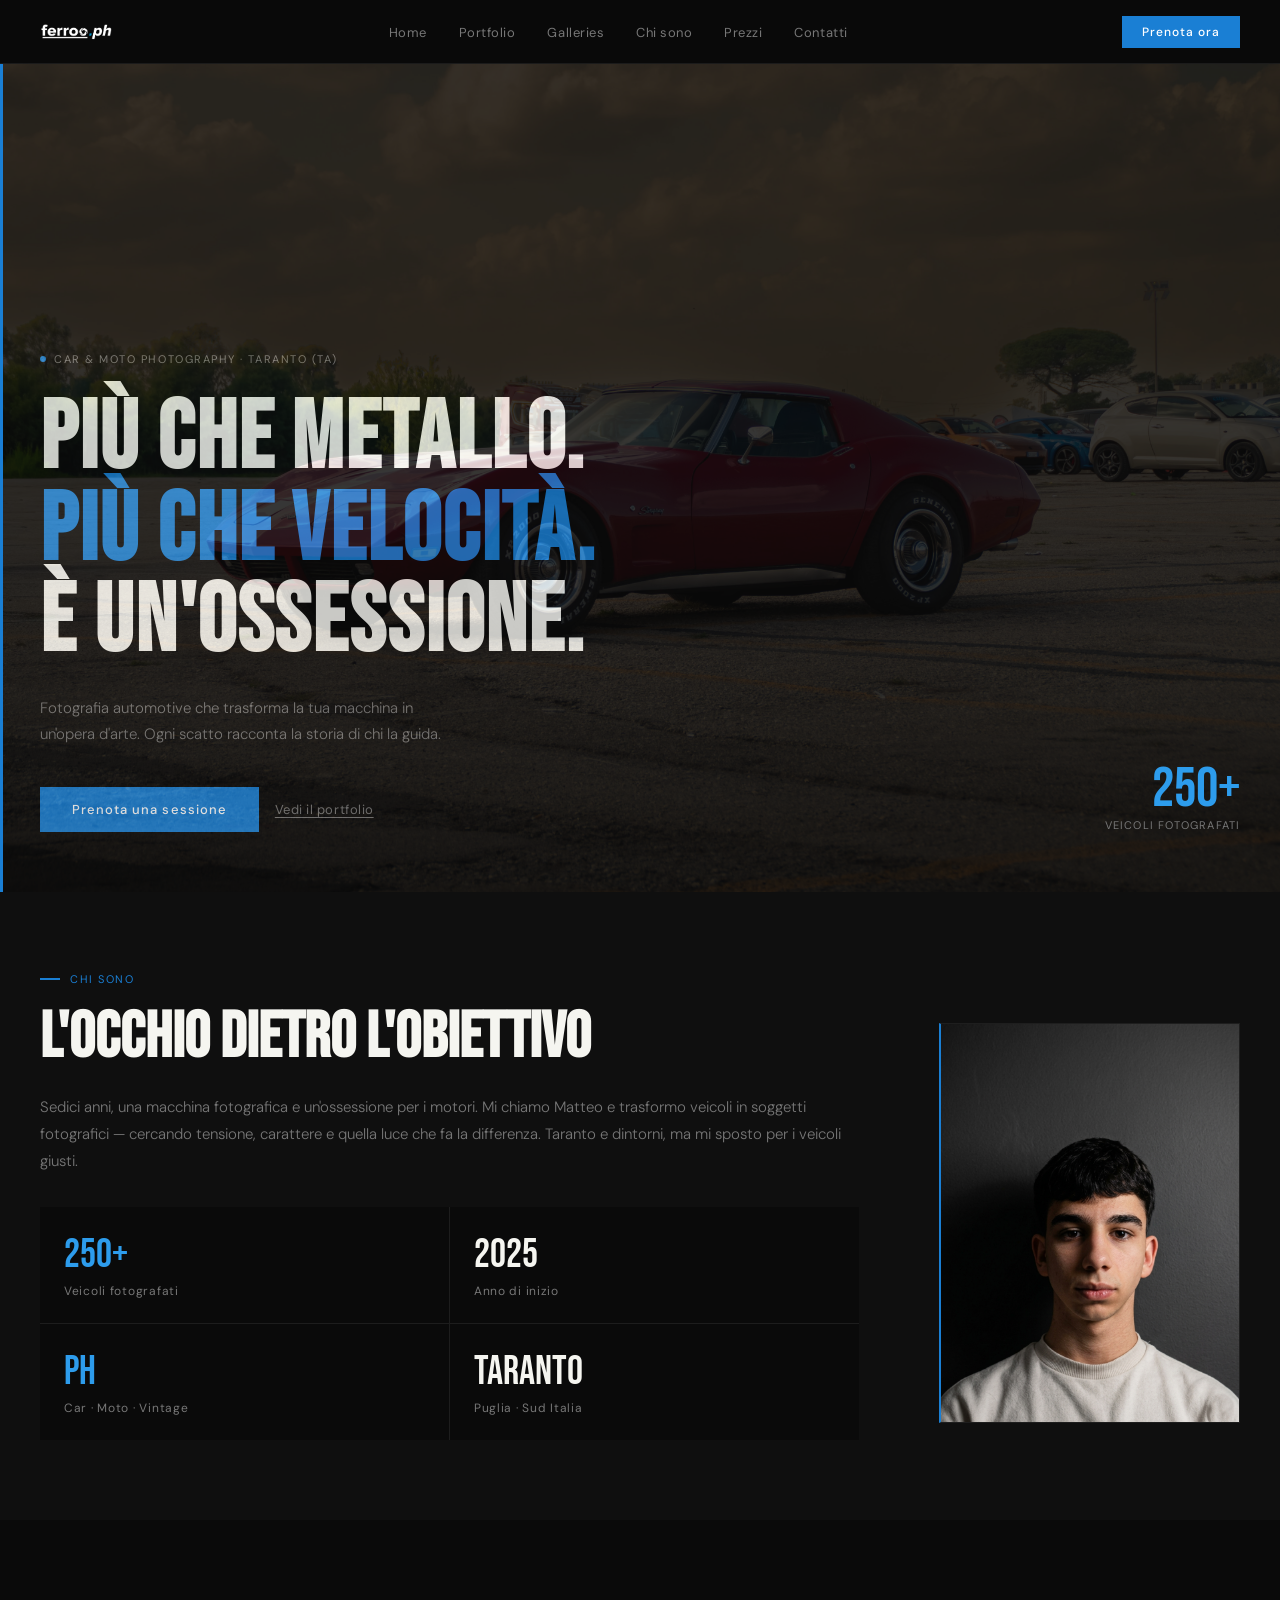
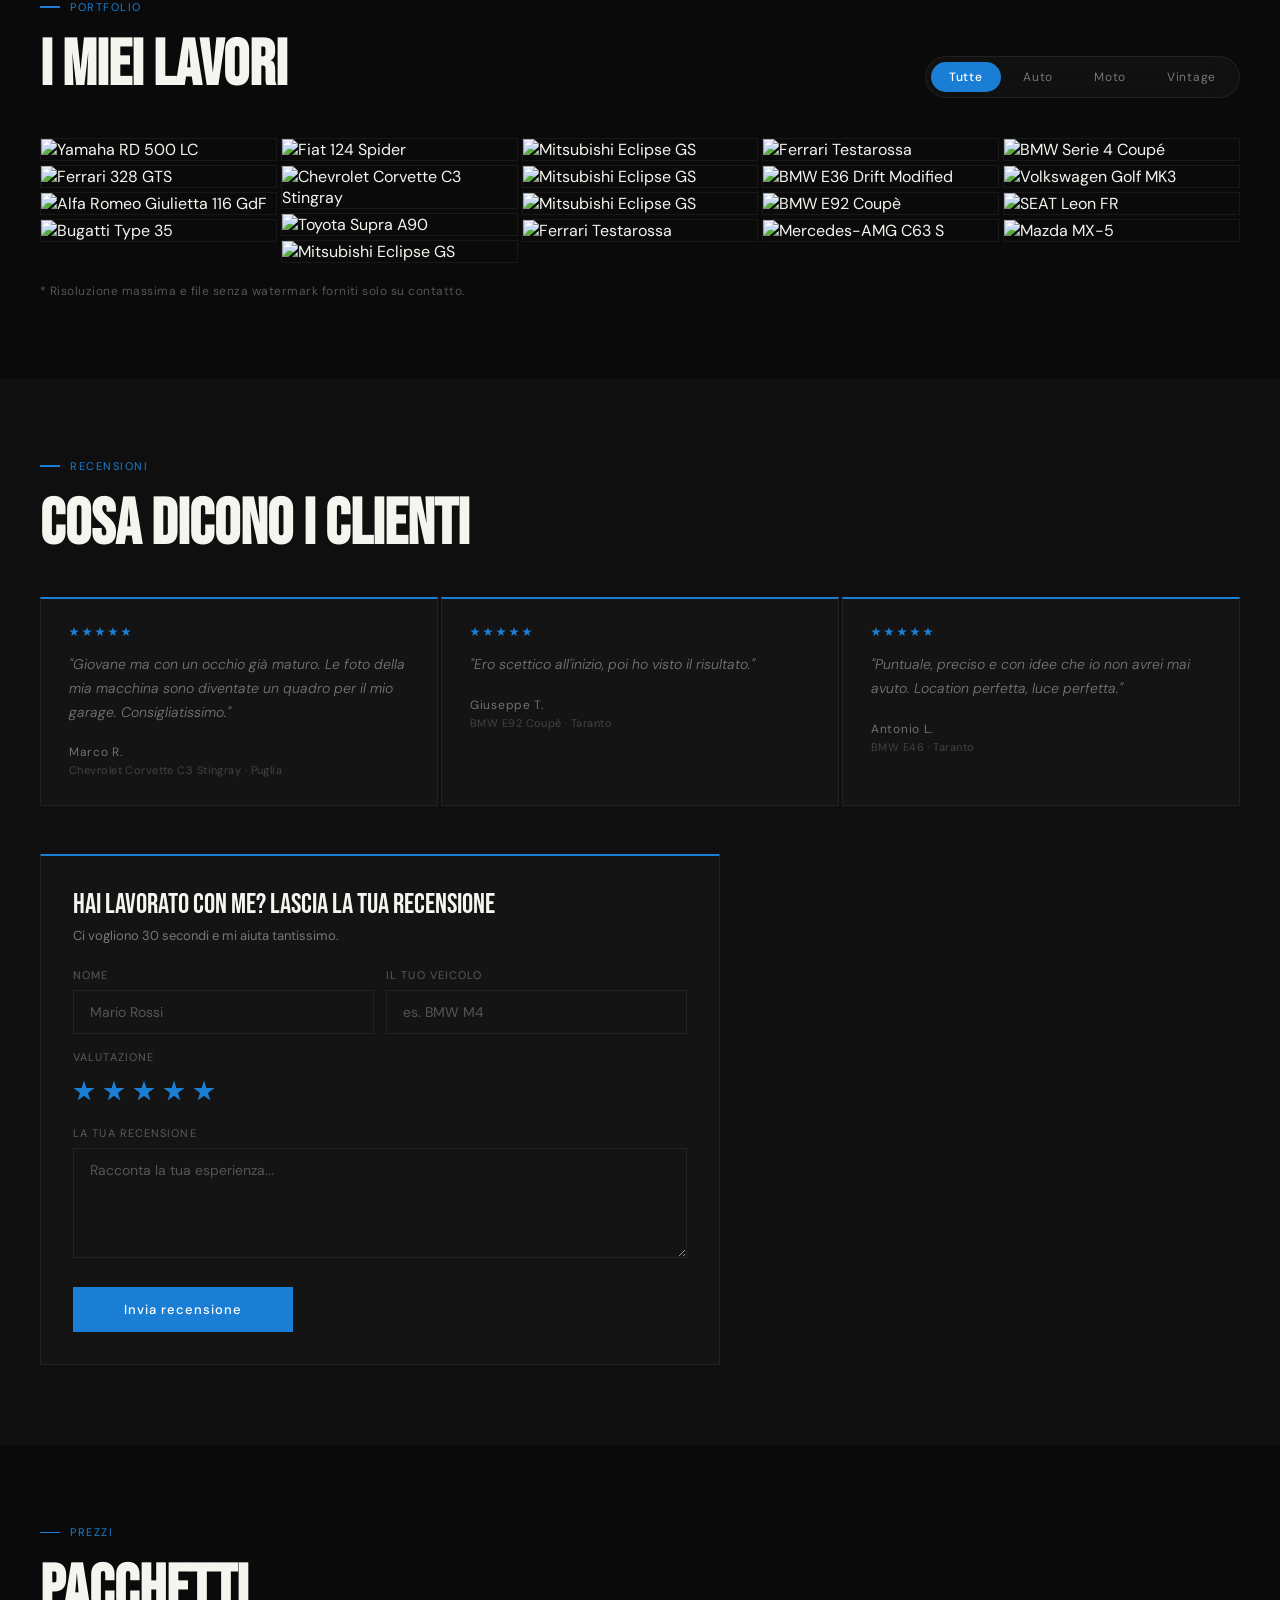
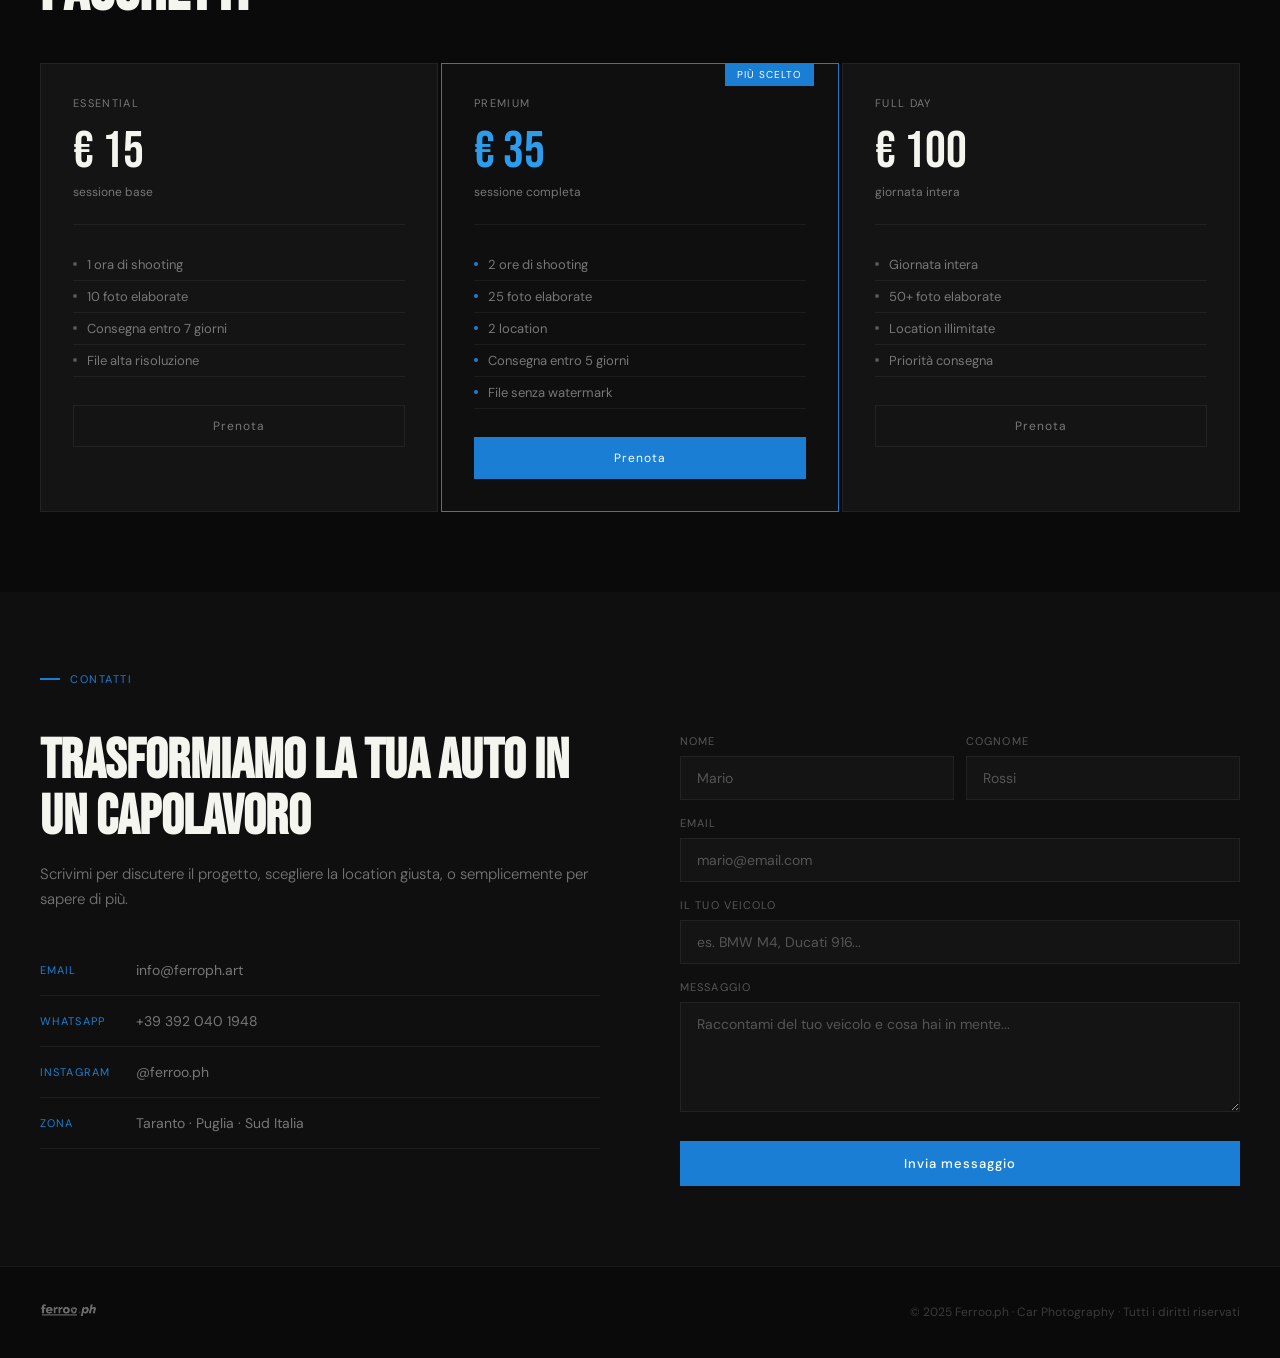
==== commit e33e8fba: "Aggiornamento sito: admin Cloudinary, proxy API, pagina eventi, asset immagini Made-with: Cursor" ====
--- a/index.html
+++ b/index.html
@@ -1,219 +1,527 @@
 <!DOCTYPE html>
-<html lang="it" data-theme="dark">
+<html lang="it">
 <head>
+  <!-- Google tag (gtag.js) -->
+  <script async src="https://www.googletagmanager.com/gtag/js?id=G-6K53L25FCR"></script>
+  <script>
+    window.dataLayer = window.dataLayer || [];
+    function gtag(){dataLayer.push(arguments);}
+    gtag('js', new Date());
+
+    gtag('config', 'G-6K53L25FCR');
+  </script>
     <meta charset="UTF-8">
     <meta name="viewport" content="width=device-width, initial-scale=1.0">
-    <title>FerroPh - Car Photography</title>
-    <!-- Modern font -->
-    <link rel="preconnect" href="https://fonts.googleapis.com">
-    <link rel="preconnect" href="https://fonts.gstatic.com" crossorigin>
-    <link href="https://fonts.googleapis.com/css2?family=Inter:wght@300;400;600;800&display=swap" rel="stylesheet">
-    <link rel="icon" href="img/ph.png">
-    <link rel="stylesheet" href="style.css?v=3.3">
+ 
+  <!-- SEO -->
+  <title>Ferroo.ph — Fotografo Automotive Taranto | Car & Moto Photography Puglia</title>
+  <meta name="description" content="Fotografo automotive a Taranto e Puglia. Sessioni foto per auto e moto dal risultato professionale. Pacchetti da €15. Prenota su ferroph.art">
+  <meta name="keywords" content="fotografo automotive taranto, car photography taranto, foto auto taranto, fotografo moto puglia, fotografo automotive puglia, shooting auto taranto">
+  <meta name="author" content="Ferroo.ph — Matteo">
+  <meta name="robots" content="index, follow">
+  <link rel="canonical" href="https://www.ferroph.art/">
+ 
+  <!-- Open Graph (anteprima su WhatsApp, Facebook ecc.) -->
+  <meta property="og:type" content="website">
+  <meta property="og:url" content="https://www.ferroph.art/">
+  <meta property="og:title" content="Ferroo.ph — Fotografo Automotive Taranto">
+  <meta property="og:description" content="Fotografia automotive professionale a Taranto e Puglia. Trasformo la tua auto in un'opera d'arte. Pacchetti da €15.">
+  <meta property="og:image" content="https://www.ferroph.art/img/124S.webp">
+  <meta property="og:locale" content="it_IT">
+  <meta property="og:site_name" content="Ferroo.ph">
+ 
+  <!-- Twitter Card -->
+  <meta name="twitter:card" content="summary_large_image">
+  <meta name="twitter:title" content="Ferroo.ph — Fotografo Automotive Taranto">
+  <meta name="twitter:description" content="Fotografia automotive professionale a Taranto e Puglia. Pacchetti da €15.">
+  <meta name="twitter:image" content="https://www.ferroph.art/img/124S.webp">
+ 
+  <!-- Schema.org (dati strutturati per Google) -->
+  <script type="application/ld+json">
+  {
+    "@context": "https://schema.org",
+    "@type": "LocalBusiness",
+    "name": "Ferroo.ph — Car & Moto Photography",
+    "description": "Fotografo automotive professionale a Taranto e Puglia. Sessioni foto per auto e moto.",
+    "url": "https://www.ferroph.art",
+    "telephone": "+393920401948",
+    "email": "info@ferroph.art",
+    "image": "https://www.ferroph.art/img/logoPNG.png",
+    "priceRange": "€€",
+    "address": {
+      "@type": "PostalAddress",
+      "addressLocality": "Taranto",
+      "addressRegion": "Puglia",
+      "addressCountry": "IT"
+    },
+    "geo": {
+      "@type": "GeoCoordinates",
+      "latitude": 40.4644,
+      "longitude": 17.2470
+    },
+    "sameAs": [
+      "https://instagram.com/ferroo.ph"
+    ],
+    "areaServed": {
+      "@type": "GeoCircle",
+      "geoMidpoint": {
+        "@type": "GeoCoordinates",
+        "latitude": 40.4644,
+        "longitude": 17.2470
+      },
+      "geoRadius": "100000"
+    }
+  }
+  </script>
+ 
+  <link rel="icon" type="image/png" href="img/ph.png">
+  <link href="https://fonts.googleapis.com/css2?family=Bebas+Neue&family=DM+Sans:ital,wght@0,300;0,400;0,500;1,300&display=swap" rel="stylesheet">
+  <link rel="stylesheet" href="style.css">
+  <link rel="stylesheet" href="eventi.css">
 </head>
+
+<!-- OVERLAY EVENTI -->
+<div class="ev-overlay" id="eventiOverlay">
+  <div class="ev-overlay-header">
+    <div class="ev-header-left">
+      <button class="ev-back-btn" id="eventiBackBtn">Indietro</button>
+      <span class="ev-overlay-title" id="eventiTitle">Galleries</span>
+    </div>
+    <button class="ev-close-btn" id="eventiCloseBtn">&#215;</button>
+  </div>
+  <div id="eventiGrid" class="ev-grid"></div>
+  <div id="eventoDetail">
+    <div class="ev-masonry" id="eventoMasonry"></div>
+  </div>
+</div>
+
+<!-- LIGHTBOX EVENTI -->
+<div class="ev-lightbox" id="eventiLb">
+  <button class="ev-lb-close" id="eventiLbClose">&#215;</button>
+  <button class="ev-lb-nav ev-lb-prev" id="eventiLbPrev">&#8249;</button>
+  <img class="ev-lb-img" id="eventiLbImg" src="" alt="">
+  <button class="ev-lb-nav ev-lb-next" id="eventiLbNext">&#8250;</button>
+</div>
+
+<script src="eventi.js"></script>
+
 <body>
-    <!-- Header Section -->
-    <header>
-        <nav class="navbar">
-            <div class="logo">
-                <img src="img/logoPNG.png" loading="lazy" alt="Ferro.Ph Logo">
-            </div>
-            <div class="nav-center">
-                <ul class="nav-links">
-                    <li><a href="#home">Home</a></li>
-                    <li><a href="#portfolio">Portfolio</a></li>
-                    <li><a href="#contact">Contatti</a></li>
-                </ul>
-            </div>
-        </nav>
-    </header>
-
-    <!-- Hero Section -->
-    <section id="home" class="hero">
-        <div class="hero-content">
-            <h1 data-animation="animate-fade-up">Più che metallo, più che velocità.<br><span class="accent-text" data-animation="animate-fade-up delay-2">È un'ossessione.</span></h1>
-        </div>
-    </section>
-
-    <!-- Portfolio Section -->
-    <section id="portfolio" class="portfolio">
-        <h2 data-animation="animate-fade-up">Il Mio Portfolio</h2>
-
-        <div class="portfolio-filters" data-animation="animate-fade-up">
-        <ul class="filter-links">
-            <li><button class="filter-btn active" data-filter="all">Tutte</button></li>
-            <li><button class="filter-btn" data-filter="auto">Auto</button></li>
-            <li><button class="filter-btn" data-filter="moto">Moto</button></li>
-            <li><button class="filter-btn" data-filter="vintage">Vintage</button></li>
-            <li>
-                <button class="filter-btn filter-logo-btn" data-filter="redline">
-                    <img src="img/redlinebianco.png" alt="RedLine" class="filter-logo">
-                </button>
-            </li>
-        </ul>
-    </div>
-
-
-    <div id="lightbox" class="lightbox">
-        <span class="close-lightbox">&times;</span>
-        <button class="prev-btn">&#10094;</button>
-        <img class="lightbox-content" id="lightbox-img">
-        <button class="next-btn">&#10095;</button>
-    </div>
-        <div class="gallery">
-
-            <div class="gallery-item auto vintage" data-animation="animate-fade-up delay-1">
-                <div class="img-wrapper"><img src="img/124Spider.webp" alt="Fotografia 1" loading="lazy"></div>
-            </div>
-            <div class="gallery-item vintage" data-animation="animate-fade-up delay-1">
-                <div class="img-wrapper"><img src="img/690N4.webp" alt="Fotografia 1" loading="lazy"></div>
-            </div>
-            <div class="gallery-item auto" data-animation="animate-fade-up delay-3">
-                <div class="img-wrapper"><img src="img/E36.webp" alt="Fotografia 3" loading="lazy"></div>
-            </div>
-            <div class="gallery-item auto vintage" data-animation="animate-fade-up delay-1">
-                <div class="img-wrapper"><img src="img/Bugatti.webp" alt="Fotografia 6" loading="lazy"></div>
-            </div>
-             <div class="gallery-item moto vintage" data-animation="animate-fade-up delay-1">
-                <div class="img-wrapper"><img src="img/Yamaha.webp" alt="Fotografia 9" loading="lazy"></div>
-            </div>
-            <div class="gallery-item moto" data-animation="animate-fade-up delay-1">
-                <div class="img-wrapper"><img src="img/S1000r.webp" alt="Fotografia 10" loading="lazy"></div>
-            </div>
-            <div class="gallery-item moto" data-animation="animate-fade-up delay-1">
-                <div class="img-wrapper"><img src="img/MT125.webp" alt="Fotografia 11" loading="lazy"></div>
-            </div>
-            <div class="gallery-item auto vintage" data-animation="animate-fade-up delay-1">
-                <div class="img-wrapper"><img src="img/Mini.webp" alt="Fotografia 14" loading="lazy"></div>
-            </div>
-            <div class="gallery-item auto vintage" data-animation="animate-fade-up delay-1">
-                <div class="img-wrapper"><img src="img/CapriGT.webp" alt="Fotografia 16" loading="lazy"></div>
-            </div>
-            <div class="gallery-item moto" data-animation="animate-fade-up delay-1">
-                <div class="img-wrapper"><img src="img/R125.webp" alt="Fotografia 17" loading="lazy"></div>
-            </div>
-            <div class="gallery-item redline featured" data-animation="animate-fade-up delay-1">
-                <div class="img-wrapper"><img src="img/Testarossa.webp" alt="Fotografia 18" loading="lazy"></div>
-            </div>
-            <div class="gallery-item auto redline" data-animation="animate-fade-up delay-1">
-                <div class="img-wrapper"><img src="img/LancerXCerchio.webp" alt="Fotografia 19" loading="lazy"></div>
-            </div>
-            <div class="gallery-item auto redline" data-animation="animate-fade-up delay-1">
-                <div class="img-wrapper"><img src="img/EclipseCofano.webp" alt="Fotografia 20" loading="lazy"></div>
-            </div>
-            <div class="gallery-item auto redline" data-animation="animate-fade-up delay-1">
-                <div class="img-wrapper"><img src="img/GolfGTI.webp" alt="Fotografia 21" loading="lazy"></div>
-            </div>
-            <div class="gallery-item auto redline" data-animation="animate-fade-up delay-1">
-                <div class="img-wrapper"><img src="img/E46Red.webp" alt="Fotografia 22" loading="lazy"></div>
-            </div>
-            <div class="gallery-item auto redline" data-animation="animate-fade-up delay-1">
-                <div class="img-wrapper"><img src="img/EclRed.webp" alt="Fotografia 23" loading="lazy"></div>
-            </div>
-            <div class="gallery-item auto" data-animation="animate-fade-up delay-1">
-                <div class="img-wrapper"><img src="img/E36V.webp" alt="Fotografia 24" loading="lazy"></div>
-            </div>
-             <div class="gallery-item auto" data-animation="animate-fade-up delay-1">
-                <div class="img-wrapper"><img src="img/M4.webp" alt="Fotografia 25" loading="lazy"></div>
-            </div>
-             <div class="gallery-item auto" data-animation="animate-fade-up delay-1">
-                <div class="img-wrapper"><img src="img/mx5.webp" alt="Fotografia 26" loading="lazy"></div>
-            </div>
-
-        </div>
-    </section>
-
-    <section id="info" class="info">
-        <p data-animation="animate-fade-up">*Risoluzione massima e file senza logo sono forniti solo su contatto.</p>
-    </section>
-
-    <!-- Contact Section -->
-    <section id="contact" class="contact" aria-label="Sezione contattami">
-        <h2 data-animation="animate-fade-up">Contattami</h2>
-        <h3 data-animation="animate-fade-up">Pronto a trasformare la tua auto in un capolavoro fotografico?</h3>
-        <div class="contact-content" data-animation="animate-fade-up delay-1">
-            <!-- Form Card -->
-            <div class="contact-form-card liquid-glass" aria-hidden="false">
-                <form id="contact-form" action="https://formsubmit.co/info@ferroph.art" method="POST" novalidate>
-                    <div class="form-row">
-                        <div class="form-group">
-                            <input type="text" id="name" name="name" placeholder=" " required autocomplete="given-name" />
-                            <label class="floating-label" for="name">Nome</label>
-                        </div>
-                        <div class="form-group">
-                            <input type="text" id="cognome" name="cognome" placeholder=" " required autocomplete="family-name" />
-                            <label class="floating-label" for="cognome">Cognome</label>
-                        </div>
-                    </div>
-
-                    <div class="form-group">
-                        <input type="email" id="email" name="email" placeholder=" " required autocomplete="email" />
-                        <label class="floating-label" for="email">Email</label>
-                    </div>
-
-                    <div class="form-group">
-                        <textarea id="message" name="message" placeholder=" " required></textarea>
-                        <label class="floating-label" for="message">Messaggio</label>
-                    </div>
-
-                    <div style="display:flex;gap:0.75rem;align-items:center;">
-                        <button type="submit" class="btn-primary" aria-label="Invia messaggio">Invia Messaggio</button>
-                        <button type="reset" class="btn-primary">Reset</button> 
-                    </div>
-                </form>
-            </div>
-
-            <!-- Contact Info Card -->
-            <aside class="contact-card liquid-glass" aria-label="Informazioni di contatto">
-                <div class="contact-info">
-                    <p class="meta">Preferisci contattarmi direttamente? Ecco i miei contatti:</p>
-
-                    <div class="contact-method">
-                        <div class="icon" aria-hidden="true">
-                            <!-- Email simple gray icon -->
-                            <svg xmlns="http://www.w3.org/2000/svg" width="24" height="24" viewBox="0 0 24 24" fill="none" stroke="currentColor" stroke-width="2" stroke-linecap="round" stroke-linejoin="round" class="lucide lucide-at-sign-icon lucide-at-sign"><circle cx="12" cy="12" r="4"/><path d="M16 8v5a3 3 0 0 0 6 0v-1a10 10 0 1 0-4 8"/></svg>
-                        </div>
-                        <div class="meta">
-                            <div class="title">Email</div>
-                            <div class="value">info@ferroph.art</div>
-                        </div>
-                    </div>
-
-                    <div class="contact-method">
-                        <div class="icon" aria-hidden="true">
-                            <!-- Phone simple gray icon -->
-                            <svg xmlns="http://www.w3.org/2000/svg" width="24" height="24" viewBox="0 0 24 24" fill="none" stroke="currentColor" stroke-width="2" stroke-linecap="round" stroke-linejoin="round" class="lucide lucide-phone-icon lucide-phone"><path d="M13.832 16.568a1 1 0 0 0 1.213-.303l.355-.465A2 2 0 0 1 17 15h3a2 2 0 0 1 2 2v3a2 2 0 0 1-2 2A18 18 0 0 1 2 4a2 2 0 0 1 2-2h3a2 2 0 0 1 2 2v3a2 2 0 0 1-.8 1.6l-.468.351a1 1 0 0 0-.292 1.233 14 14 0 0 0 6.392 6.384"/></svg>
-                        </div>
-                        <div class="meta">
-                            <div class="title">Whatsapp</div>
-                            <div class="value">+39  392 040 1948</div>
-                        </div>
-                    </div>
-
-                    <div class="contact-method" style="align-items:center;gap:1rem;">
-                        <div class="icon" aria-hidden="true">
-                            <!-- Instagram simple gray icon -->
-                            <svg xmlns="http://www.w3.org/2000/svg" width="24" height="24" viewBox="0 0 24 24" fill="none" stroke="currentColor" stroke-width="2" stroke-linecap="round" stroke-linejoin="round" class="lucide lucide-instagram-icon lucide-instagram"><rect width="20" height="20" x="2" y="2" rx="5" ry="5"/><path d="M16 11.37A4 4 0 1 1 12.63 8 4 4 0 0 1 16 11.37z"/><line x1="17.5" x2="17.51" y1="6.5" y2="6.5"/></svg>
-                        </div>
-                        <div class="meta">
-                            <div class="title">Instagram</div>
-                            <div class="value">
-                                <a href="https://instagram.com/ferroo.ph" target="_blank" rel="noopener noreferrer" aria-label="Profilo Instagram">
-                                    <img src="img/logoPNG.png" alt="Logo Instagram FerroPh" style="width: 80px; height:31.5px; vertical-align:middle; border-radius:50%;">
-                                </a>
-                            </div>
-                        </div>
-                    </div>
-                </div>
-            </aside>
-        </div>
-    </section>
-    <div id="toast" class="toast" role="status" aria-live="polite"></div>
-
-    <footer>
-        <p>&copy; 2025 Ferro.Ph - Car Photography. Tutti i diritti riservati.</p>
-    </footer>
-
-    <script src="main.js?v=3.3"></script>
+ 
+<!-- NAV -->
+<nav id="navbar">
+  <a href="#home" class="nav-logo"><img src="img/logoPNG.png" alt="ferroo.ph"></a>
+  <ul class="nav-links" id="navLinks">
+    <li><a href="#home">Home</a></li>
+    <li><a href="#portfolio">Portfolio</a></li>
+    <li><a href="#" onclick="openEventiOverlay(); return false;">Galleries</a></li>
+    <li><a href="#about">Chi sono</a></li>
+    <li><a href="#prezzi">Prezzi</a></li>
+    <li><a href="#contact">Contatti</a></li>
+  </ul>
+  <button class="nav-cta" onclick="document.getElementById('contact').scrollIntoView({behavior:'smooth'})">Prenota ora</button>
+  <button class="nav-toggle" id="navToggle" aria-label="Menu">
+    <span></span><span></span><span></span>
+  </button>
+</nav>
+ 
+<!-- HERO -->
+<section class="hero" id="home">
+  <div class="hero-bg-img"></div>
+  <div class="hero-blue-line"></div>
+  <div class="hero-tag">Car &amp; Moto Photography · Taranto (TA)</div>
+  <h1>Più che metallo.<br><em>Più che velocità.</em><br>È un'ossessione.</h1>
+  <p class="hero-sub">Fotografia automotive che trasforma la tua macchina in un'opera d'arte. Ogni scatto racconta la storia di chi la guida.</p>
+  <div class="hero-actions">
+    <button class="btn-primary" onclick="document.getElementById('contact').scrollIntoView({behavior:'smooth'})">Prenota una sessione</button>
+    <button class="btn-ghost" onclick="document.getElementById('portfolio').scrollIntoView({behavior:'smooth'})">Vedi il portfolio</button>
+  </div>
+  <div class="hero-stat">
+    <div class="hero-stat-num">250+</div>
+    <div class="hero-stat-label">Veicoli fotografati</div>
+  </div>
+</section>
+ 
+<!-- CHI SONO -->
+<section style="background: var(--bg2);" id="about">
+  <div class="section-eyebrow">Chi sono</div>
+  <div class="about-grid">
+    <div>
+      <h2 class="about-title">L'occhio dietro l'obiettivo</h2>
+      <!-- MODIFICA: scrivi qui la tua bio -->
+      <p class="about-body">Sedici anni, una macchina fotografica e un'ossessione per i motori. Mi chiamo Matteo e trasformo veicoli in soggetti fotografici — cercando tensione, carattere e quella luce che fa la differenza. Taranto e dintorni, ma mi sposto per i veicoli giusti.</p>
+      <div class="about-stats">
+        <div class="stat-box">
+          <!-- MODIFICA: aggiorna il numero -->
+          <div class="stat-box-num blue">250+</div>
+          <div class="stat-box-label">Veicoli fotografati</div>
+        </div>
+        <div class="stat-box">
+          <div class="stat-box-num">2025</div>
+          <div class="stat-box-label">Anno di inizio</div>
+        </div>
+        <div class="stat-box">
+          <div class="stat-box-num blue">PH</div>
+          <div class="stat-box-label">Car · Moto · Vintage</div>
+        </div>
+        <div class="stat-box">
+          <div class="stat-box-num">TARANTO</div>
+          <div class="stat-box-label">Puglia · Sud Italia</div>
+        </div>
+      </div>
+    </div>
+    <div class="about-photo">
+      <img src="img/io.png" alt="Fotografo ferroo.ph">
+      <!-- MODIFICA: togli il commento e metti il percorso della tua foto -->
+      <!-- <img src="img/foto-di-me.jpg" alt="Fotografo ferroo.ph"> -->
+      <div class="about-photo-placeholder">FERRO</div>
+    </div>
+  </div>
+</section>
+ 
+<!-- PORTFOLIO -->
+<section style="background: var(--bg);" id="portfolio">
+  <div class="section-eyebrow">Portfolio</div>
+  <div class="portfolio-header">
+    <h2 class="section-title">I miei lavori</h2>
+    <div class="filters">
+      <button class="filter-btn active" data-filter="all">Tutte</button>
+      <button class="filter-btn" data-filter="auto">Auto</button>
+      <button class="filter-btn" data-filter="moto">Moto</button>
+      <button class="filter-btn" data-filter="vintage">Vintage</button>
+    </div>
+  </div>
+ 
+  <div class="masonry" id="portfolioGrid">
+    <div class="masonry-item" data-cat="moto vintage" data-label="Yamaha RD 500 LC"><img src="https://res.cloudinary.com/djbb8ffbu/image/upload/v1774033231/YamahaRD500LC_ymo1cr.webp" alt="Yamaha RD 500 LC" loading="lazy"><div class="masonry-item-overlay"></div><div class="masonry-item-dot"></div><span class="masonry-item-label">Yamaha RD 500 LC</span></div>
+    <div class="masonry-item" data-cat="auto vintage" data-label="Ferrari 328 GTS"><img src="https://res.cloudinary.com/djbb8ffbu/image/upload/v1774033213/Ferrari328GTS_ybrzly.webp" alt="Ferrari 328 GTS" loading="lazy"><div class="masonry-item-overlay"></div><div class="masonry-item-dot"></div><span class="masonry-item-label">Ferrari 328 GTS</span></div>
+    <div class="masonry-item" data-cat="auto vintage" data-label="Alfa Romeo Giulietta 116 GdF"><img src="https://res.cloudinary.com/djbb8ffbu/image/upload/v1774033216/Giulietta116_x69os7.webp" alt="Alfa Romeo Giulietta 116 GdF" loading="lazy"><div class="masonry-item-overlay"></div><div class="masonry-item-dot"></div><span class="masonry-item-label">Alfa Romeo Giulietta 116 GdF</span></div>
+    <div class="masonry-item" data-cat="auto vintage" data-label="Bugatti Type 35"><img src="https://res.cloudinary.com/djbb8ffbu/image/upload/v1774033229/Type35_idhxyx.webp" alt="Bugatti Type 35" loading="lazy"><div class="masonry-item-overlay"></div><div class="masonry-item-dot"></div><span class="masonry-item-label">Bugatti Type 35 (Replica)</span></div>
+    <div class="masonry-item" data-cat="auto vintage" data-label="Fiat 124 Spider"><img src="https://res.cloudinary.com/djbb8ffbu/image/upload/v1774033212/124S_ly1r4o.webp" alt="Fiat 124 Spider" loading="lazy"><div class="masonry-item-overlay"></div><div class="masonry-item-dot"></div><span class="masonry-item-label">Fiat 124 Spider</span></div>
+    <div class="masonry-item" data-cat="auto vintage" data-label="Chevrolet Corvette C3 Stingray"><img src="https://res.cloudinary.com/djbb8ffbu/image/upload/v1774033224/Stingray_vv3a1i.webp" alt="Chevrolet Corvette C3 Stingray" loading="lazy"><div class="masonry-item-overlay"></div><div class="masonry-item-dot"></div><span class="masonry-item-label">Chevrolet Corvette C3 Stingray</span></div>
+    <div class="masonry-item" data-cat="auto" data-label="Toyota Supra A90"><img src="https://res.cloudinary.com/djbb8ffbu/image/upload/v1774033224/SupraA90_entmby.webp" alt="Toyota Supra A90" loading="lazy"><div class="masonry-item-overlay"></div><div class="masonry-item-dot"></div><span class="masonry-item-label">Toyota Supra A90</span></div>
+    <div class="masonry-item" data-cat="auto" data-label="Mitsubishi Eclipse GS"><img src="https://res.cloudinary.com/djbb8ffbu/image/upload/v1774033213/EclipseCurva1_mg2umj.webp" alt="Mitsubishi Eclipse GS" loading="lazy"><div class="masonry-item-overlay"></div><div class="masonry-item-dot"></div><span class="masonry-item-label">Mitsubishi Eclipse GS</span></div>
+    <div class="masonry-item" data-cat="auto" data-label="Mitsubishi Eclipse GS"><img src="https://res.cloudinary.com/djbb8ffbu/image/upload/v1774033213/EclipseCurva2_cb7hyn.webp" alt="Mitsubishi Eclipse GS" loading="lazy"><div class="masonry-item-overlay"></div><div class="masonry-item-dot"></div><span class="masonry-item-label">Mitsubishi Eclipse GS</span></div>
+    <div class="masonry-item" data-cat="auto" data-label="Mitsubishi Eclipse GS"><img src="https://res.cloudinary.com/djbb8ffbu/image/upload/v1774033212/Eclipse_xab2ge.webp" alt="Mitsubishi Eclipse GS" loading="lazy"><div class="masonry-item-overlay"></div><div class="masonry-item-dot"></div><span class="masonry-item-label">Mitsubishi Eclipse GS</span></div>
+    <div class="masonry-item" data-cat="auto" data-label="Mitsubishi Eclipse GS"><img src="https://res.cloudinary.com/djbb8ffbu/image/upload/v1774033213/EclipseCofano_hc9ihi.webp" alt="Mitsubishi Eclipse GS" loading="lazy"><div class="masonry-item-overlay"></div><div class="masonry-item-dot"></div><span class="masonry-item-label">Mitsubishi Eclipse GS</span></div>
+    <div class="masonry-item" data-cat="auto vintage" data-label="Ferrari Testarossa"><img src="https://res.cloudinary.com/djbb8ffbu/image/upload/v1774033225/Testarossa_p7z8d1.webp" alt="Ferrari Testarossa" loading="lazy"><div class="masonry-item-overlay"></div><div class="masonry-item-dot"></div><span class="masonry-item-label">Ferrari Testarossa</span></div>
+    <div class="masonry-item" data-cat="auto vintage" data-label="Ferrari Testarossa"><img src="https://res.cloudinary.com/djbb8ffbu/image/upload/v1774033225/Testarossa1_f2rbyq.webp" alt="Ferrari Testarossa" loading="lazy"><div class="masonry-item-overlay"></div><div class="masonry-item-dot"></div><span class="masonry-item-label">Ferrari Testarossa</span></div>
+    <div class="masonry-item" data-cat="auto" data-label="BMW E36 Drift Modified"><img src="https://res.cloudinary.com/djbb8ffbu/image/upload/v1774033211/E36Drift_umil2v.webp" alt="BMW E36 Drift Modified" loading="lazy"><div class="masonry-item-overlay"></div><div class="masonry-item-dot"></div><span class="masonry-item-label">BMW E36 Drift Modified</span></div>
+    <div class="masonry-item" data-cat="auto" data-label="BMW E92 Coupè"><img src="https://res.cloudinary.com/djbb8ffbu/image/upload/v1774033212/E92_zbttev.webp" alt="BMW E92 Coupè" loading="lazy"><div class="masonry-item-overlay"></div><div class="masonry-item-dot"></div><span class="masonry-item-label">BMW E92 Coupè</span></div>
+    <div class="masonry-item" data-cat="auto" data-label="Mercedes-AMG C63 S"><img src="https://res.cloudinary.com/djbb8ffbu/image/upload/v1774895908/sito1_cbhprn.jpg" alt="Mercedes-AMG C63 S" loading="lazy"><div class="masonry-item-overlay"></div><div class="masonry-item-dot"></div><span class="masonry-item-label">Mercedes-AMG C63 S</span></div>
+    <div class="masonry-item" data-cat="auto" data-label="BMW Serie 4 Coupé"><img src="https://res.cloudinary.com/djbb8ffbu/image/upload/v1774895908/sito2_oquhln.jpg" alt="BMW Serie 4 Coupé" loading="lazy"><div class="masonry-item-overlay"></div><div class="masonry-item-dot"></div><span class="masonry-item-label">BMW Serie 4 Coupé</span></div>
+    <div class="masonry-item" data-cat="auto" data-label="Volkswagen Golf MK3"><img src="https://res.cloudinary.com/djbb8ffbu/image/upload/v1774895908/sito3_yzfip3.jpg" alt="Volkswagen Golf MK3" loading="lazy"><div class="masonry-item-overlay"></div><div class="masonry-item-dot"></div><span class="masonry-item-label">Volkswagen Golf MK3</span></div>
+    <div class="masonry-item" data-cat="auto" data-label="SEAT Leon FR"><img src="https://res.cloudinary.com/djbb8ffbu/image/upload/v1774895908/sito4_te0nhx.jpg" alt="SEAT Leon FR" loading="lazy"><div class="masonry-item-overlay"></div><div class="masonry-item-dot"></div><span class="masonry-item-label">SEAT Leon FR</span></div>
+    <div class="masonry-item" data-cat="auto" data-label="Mazda MX-5"><img src="https://res.cloudinary.com/djbb8ffbu/image/upload/v1774895908/sito5_r6l3xc.jpg" alt="Mazda MX-5" loading="lazy"><div class="masonry-item-overlay"></div><div class="masonry-item-dot"></div><span class="masonry-item-label">Mazda MX-5</span></div>
+    
+
+    
+    
+  </div>
+  <p class="portfolio-note">* Risoluzione massima e file senza watermark forniti solo su contatto.</p>
+ 
+  <!-- LIGHTBOX -->
+  <div class="lightbox" id="lightbox">
+    <button class="lightbox-close" id="lbClose">&#215;</button>
+    <button class="lightbox-nav lightbox-prev" id="lbPrev">&#8249;</button>
+    <img class="lightbox-img" id="lbImg" src="" alt="">
+    <button class="lightbox-nav lightbox-next" id="lbNext">&#8250;</button>
+    <div class="lightbox-label" id="lbLabel"></div>
+  </div>
+</section>
+ 
+<!-- RECENSIONI -->
+<section style="background: var(--bg2);" id="recensioni">
+  <div class="section-eyebrow">Recensioni</div>
+  <h2 class="section-title">Cosa dicono i clienti</h2>
+  <div class="reviews-grid">
+    <!-- MODIFICA: sostituisci con le recensioni reali -->
+    <div class="review-card">
+      <div class="review-stars"><div class="review-star"></div><div class="review-star"></div><div class="review-star"></div><div class="review-star"></div><div class="review-star"></div></div>
+      <p class="review-text">"Giovane ma con un occhio già maturo. Le foto della mia macchina sono diventate un quadro per il mio garage. Consigliatissimo."</p>
+      <div class="review-author">Marco R.</div>
+      <div class="review-car">Chevrolet Corvette C3 Stingray · Puglia</div>
+    </div>
+    <div class="review-card">
+      <div class="review-stars"><div class="review-star"></div><div class="review-star"></div><div class="review-star"></div><div class="review-star"></div><div class="review-star"></div></div>
+      <p class="review-text">"Ero scettico all'inizio, poi ho visto il risultato."</p>
+      <div class="review-author">Giuseppe T.</div>
+      <div class="review-car">BMW E92 Coupè · Taranto</div>
+    </div>
+    <div class="review-card">
+      <div class="review-stars"><div class="review-star"></div><div class="review-star"></div><div class="review-star"></div><div class="review-star"></div><div class="review-star"></div></div>
+      <p class="review-text">"Puntuale, preciso e con idee che io non avrei mai avuto. Location perfetta, luce perfetta."</p>
+      <div class="review-author">Antonio L.</div>
+      <div class="review-car">BMW E46 · Taranto</div>
+    </div>
+  </div>
+ 
+  <!-- FORM RECENSIONE -->
+  <div class="review-form-wrap">
+    <div class="review-form-title">Hai lavorato con me? Lascia la tua recensione</div>
+    <div class="review-form-sub">Ci vogliono 30 secondi e mi aiuta tantissimo.</div>
+    <form action="https://formspree.io/f/xvzwvlzb" method="POST">
+      <div class="form-row-2">
+        <div class="form-group">
+          <label class="form-label">Nome</label>
+          <input class="form-input" type="text" name="nome" placeholder="Mario Rossi" required>
+        </div>
+        <div class="form-group">
+          <label class="form-label">Il tuo veicolo</label>
+          <input class="form-input" type="text" name="veicolo" placeholder="es. BMW M4">
+        </div>
+      </div>
+      <div class="form-group">
+        <label class="form-label">Valutazione</label>
+        <div class="star-selector" id="starSelector">
+          <div class="star-pick active" data-v="1"></div>
+          <div class="star-pick active" data-v="2"></div>
+          <div class="star-pick active" data-v="3"></div>
+          <div class="star-pick active" data-v="4"></div>
+          <div class="star-pick active" data-v="5"></div>
+        </div>
+        <input type="hidden" name="rating" id="ratingInput" value="5">
+      </div>
+      <div class="form-group">
+        <label class="form-label">La tua recensione</label>
+        <textarea class="form-input" name="testo" placeholder="Racconta la tua esperienza..." required></textarea>
+      </div>
+      <button type="submit" class="form-submit" style="max-width:220px;">Invia recensione</button>
+    </form>
+  </div>
+</section>
+ 
+<!-- PREZZI -->
+<section style="background: var(--bg);" id="prezzi">
+  <div class="section-eyebrow">Prezzi</div>
+  <h2 class="section-title">Pacchetti</h2>
+  <div class="pricing-grid">
+    <!-- MODIFICA: aggiusta prezzi e caratteristiche -->
+    <div class="pricing-card">
+      <div class="pricing-label">Essential</div>
+      <div class="pricing-price">€ 15</div>
+      <div class="pricing-from">sessione base</div>
+      <div class="pricing-divider"></div>
+      <div class="pricing-feature"><div class="feat-dot"></div>1 ora di shooting</div>
+      <div class="pricing-feature"><div class="feat-dot"></div>10 foto elaborate</div>
+      <div class="pricing-feature"><div class="feat-dot"></div>Consegna entro 7 giorni</div>
+      <div class="pricing-feature"><div class="feat-dot"></div>File alta risoluzione</div>
+      <button class="pricing-cta" onclick="document.getElementById('contact').scrollIntoView({behavior:'smooth'})">Prenota</button>
+    </div>
+    <div class="pricing-card featured">
+      <div class="pricing-badge">Più scelto</div>
+      <div class="pricing-label">Premium</div>
+      <div class="pricing-price">€ 35</div>
+      <div class="pricing-from">sessione completa</div>
+      <div class="pricing-divider"></div>
+      <div class="pricing-feature"><div class="feat-dot"></div>2 ore di shooting</div>
+      <div class="pricing-feature"><div class="feat-dot"></div>25 foto elaborate</div>
+      <div class="pricing-feature"><div class="feat-dot"></div>2 location</div>
+      <div class="pricing-feature"><div class="feat-dot"></div>Consegna entro 5 giorni</div>
+      <div class="pricing-feature"><div class="feat-dot"></div>File senza watermark</div>
+      <button class="pricing-cta" onclick="document.getElementById('contact').scrollIntoView({behavior:'smooth'})">Prenota</button>
+    </div>
+    <div class="pricing-card">
+      <div class="pricing-label">Full Day</div>
+      <div class="pricing-price">€ 100</div>
+      <div class="pricing-from">giornata intera</div>
+      <div class="pricing-divider"></div>
+      <div class="pricing-feature"><div class="feat-dot"></div>Giornata intera</div>
+      <div class="pricing-feature"><div class="feat-dot"></div>50+ foto elaborate</div>
+      <div class="pricing-feature"><div class="feat-dot"></div>Location illimitate</div>
+      <div class="pricing-feature"><div class="feat-dot"></div>Priorità consegna</div>
+      <button class="pricing-cta" onclick="document.getElementById('contact').scrollIntoView({behavior:'smooth'})">Prenota</button>
+    </div>
+  </div>
+</section>
+ 
+<!-- CONTATTI -->
+<section style="background: var(--bg2);" id="contact">
+  <div class="section-eyebrow">Contatti</div>
+  <div class="contact-grid">
+    <div>
+      <h2 class="contact-title">Trasformiamo la tua auto in un capolavoro</h2>
+      <p class="contact-sub">Scrivimi per discutere il progetto, scegliere la location giusta, o semplicemente per sapere di più.</p>
+      <div class="contact-info-row">
+        <span class="contact-info-label">Email</span>
+        <span class="contact-info-val"><a href="mailto:info@ferroph.art">info@ferroph.art</a></span>
+      </div>
+      <div class="contact-info-row">
+        <span class="contact-info-label">WhatsApp</span>
+        <span class="contact-info-val"><a href="https://wa.me/393920401948" target="_blank">+39 392 040 1948</a></span>
+      </div>
+      <div class="contact-info-row">
+        <span class="contact-info-label">Instagram</span>
+        <span class="contact-info-val"><a href="https://instagram.com/ferroo.ph" target="_blank">@ferroo.ph</a></span>
+      </div>
+      <div class="contact-info-row">
+        <span class="contact-info-label">Zona</span>
+        <span class="contact-info-val">Taranto · Puglia · Sud Italia</span>
+      </div>
+    </div>
+    <div>
+      <form action="https://formspree.io/f/xjgaplkz" method="POST">
+        <div class="form-row-2">
+          <div class="form-group">
+            <label class="form-label">Nome</label>
+            <input class="form-input" type="text" name="nome" placeholder="Mario" required>
+          </div>
+          <div class="form-group">
+            <label class="form-label">Cognome</label>
+            <input class="form-input" type="text" name="cognome" placeholder="Rossi">
+          </div>
+        </div>
+        <div class="form-group">
+          <label class="form-label">Email</label>
+          <input class="form-input" type="email" name="email" placeholder="mario@email.com" required>
+        </div>
+        <div class="form-group">
+          <label class="form-label">Il tuo veicolo</label>
+          <input class="form-input" type="text" name="veicolo" placeholder="es. BMW M4, Ducati 916...">
+        </div>
+        <div class="form-group">
+          <label class="form-label">Messaggio</label>
+          <textarea class="form-input" name="messaggio" placeholder="Raccontami del tuo veicolo e cosa hai in mente..." required></textarea>
+        </div>
+        <button type="submit" class="form-submit">Invia messaggio</button>
+      </form>
+    </div>
+  </div>
+</section>
+ 
+<!-- FOOTER -->
+<footer>
+  <a href="#home"><img src="img/logoPNG.png" alt="ferroo.ph" style="height:22px;opacity:0.4;"></a>
+  <span class="footer-copy">© 2025 Ferroo.ph · Car Photography · Tutti i diritti riservati</span>
+</footer>
+ 
+<script data-cfasync="false" src="/cdn-cgi/scripts/5c5dd728/cloudflare-static/email-decode.min.js"></script><script data-cfasync="false" src="/cdn-cgi/scripts/5c5dd728/cloudflare-static/email-decode.min.js"></script><script>
+  /* NAV MOBILE */
+  const navToggle = document.getElementById('navToggle');
+  const navLinks = document.getElementById('navLinks');
+  navToggle.addEventListener('click', () => navLinks.classList.toggle('open'));
+  navLinks.querySelectorAll('a').forEach(a => a.addEventListener('click', () => navLinks.classList.remove('open')));
+ 
+  /* PROTEZIONE FOTO */
+  document.addEventListener('contextmenu', e => { if (e.target.tagName === 'IMG') e.preventDefault(); });
+  document.addEventListener('dragstart', e => { if (e.target.tagName === 'IMG') e.preventDefault(); });
+  document.addEventListener('keydown', e => {
+    if ((e.ctrlKey || e.metaKey) && ['s','S','u','U'].includes(e.key)) e.preventDefault();
+  });
+ 
+  /* FILTRI PORTFOLIO */
+  document.querySelectorAll('.filter-btn').forEach(btn => {
+    btn.addEventListener('click', () => {
+      document.querySelectorAll('.filter-btn').forEach(b => b.classList.remove('active'));
+      btn.classList.add('active');
+      const filter = btn.dataset.filter;
+      document.querySelectorAll('#portfolioGrid .masonry-item').forEach(item => {
+        item.classList.toggle('hidden', filter !== 'all' && !item.dataset.cat.split(' ').includes(filter));
+      });
+    });
+  });
+ 
+  /* LIGHTBOX */
+  const lb = document.getElementById('lightbox');
+  const lbImg = document.getElementById('lbImg');
+  const lbLabel = document.getElementById('lbLabel');
+  let visibleItems = [], currentIdx = 0;
+ 
+  function getVisible() {
+    return [...document.querySelectorAll('#portfolioGrid .masonry-item:not(.hidden)')];
+  }
+  function openLightbox(idx) {
+    visibleItems = getVisible();
+    currentIdx = idx;
+    const item = visibleItems[currentIdx];
+    lbImg.src = item.querySelector('img').src;
+    lbImg.alt = item.dataset.label;
+    lbLabel.textContent = item.dataset.label;
+    lb.classList.add('open');
+    document.body.style.overflow = 'hidden';
+  }
+  function closeLightbox() {
+    lb.classList.remove('open');
+    lbImg.src = '';
+    document.body.style.overflow = '';
+  }
+  function navigate(dir) {
+    visibleItems = getVisible();
+    currentIdx = (currentIdx + dir + visibleItems.length) % visibleItems.length;
+    const item = visibleItems[currentIdx];
+    lbImg.src = item.querySelector('img').src;
+    lbImg.alt = item.dataset.label;
+    lbLabel.textContent = item.dataset.label;
+  }
+ 
+  document.querySelectorAll('.masonry-item').forEach(item => {
+    item.addEventListener('click', () => {
+      visibleItems = getVisible();
+      const idx = visibleItems.indexOf(item);
+      if (idx !== -1) openLightbox(idx);
+    });
+  });
+  document.getElementById('lbClose').addEventListener('click', closeLightbox);
+  document.getElementById('lbPrev').addEventListener('click', () => navigate(-1));
+  document.getElementById('lbNext').addEventListener('click', () => navigate(1));
+  lb.addEventListener('click', e => { if (e.target === lb) closeLightbox(); });
+  document.addEventListener('keydown', e => {
+    if (!lb.classList.contains('open')) return;
+    if (e.key === 'Escape') closeLightbox();
+    if (e.key === 'ArrowLeft') navigate(-1);
+    if (e.key === 'ArrowRight') navigate(1);
+  });
+ 
+  /* STELLE RECENSIONE */
+  let selectedStars = 5;
+  document.querySelectorAll('.star-pick').forEach(star => {
+    star.addEventListener('mouseover', () => {
+      const v = +star.dataset.v;
+      document.querySelectorAll('.star-pick').forEach(s => s.classList.toggle('active', +s.dataset.v <= v));
+    });
+    star.addEventListener('mouseout', () => {
+      document.querySelectorAll('.star-pick').forEach(s => s.classList.toggle('active', +s.dataset.v <= selectedStars));
+    });
+    star.addEventListener('click', () => {
+      selectedStars = +star.dataset.v;
+      document.getElementById('ratingInput').value = selectedStars;
+      document.querySelectorAll('.star-pick').forEach(s => s.classList.toggle('active', +s.dataset.v <= selectedStars));
+    });
+  });
+ 
+  /* FORM RECENSIONE */
+  function handleReview(e) {
+    e.preventDefault();
+    const btn = e.target.querySelector('button[type=submit]');
+    const data = new FormData(e.target);
+    const stars = '★'.repeat(+data.get('rating')) + '☆'.repeat(5 - +data.get('rating'));
+    const subject = encodeURIComponent('Recensione da ' + data.get('nome') + ' — ferroph.art');
+    const body = encodeURIComponent(
+      'Nome: ' + data.get('nome') + '\n' +
+      'Veicolo: ' + data.get('veicolo') + '\n' +
+      'Valutazione: ' + stars + ' (' + data.get('rating') + '/5)\n\n' +
+      data.get('testo')
+    );
+    window.location.href = 'mailto:info@ferroph.art?subject=' + subject + '&body=' + body;
+    btn.textContent = 'Recensione inviata!';
+    setTimeout(() => { btn.textContent = 'Invia recensione'; e.target.reset(); selectedStars = 5; document.querySelectorAll('.star-pick').forEach(s => s.classList.add('active')); }, 3000);
+  }
+
+  /* FORM CONTATTI */
+  function handleSubmit(e) {
+    e.preventDefault();
+    const btn = e.target.querySelector('.form-submit');
+    const data = new FormData(e.target);
+    const subject = encodeURIComponent('Richiesta da ferroph.art - ' + data.get('nome'));
+    const body = encodeURIComponent(
+      'Nome: ' + data.get('nome') + ' ' + data.get('cognome') + '\n' +
+      'Email: ' + data.get('email') + '\n' +
+      'Veicolo: ' + data.get('veicolo') + '\n\n' +
+      data.get('messaggio')
+    );
+    window.location.href = 'mailto:info@ferroph.art?subject=' + subject + '&body=' + body;
+    btn.textContent = 'Messaggio inviato!';
+    setTimeout(() => { btn.textContent = 'Invia messaggio'; e.target.reset(); }, 3000);
+  }
+</script>
 </body>
 </html>
--- a/style.css
+++ b/style.css
@@ -1,907 +1,177 @@
-[data-theme="dark"]
-
-/* Liquid Glass Effect Utility */
-.liquid-glass {
-    background: linear-gradient(120deg, rgba(255,255,255,0.08) 0%, rgba(255,255,255,0.02) 100%);
-    border: 1.5px solid rgba(255,255,255,0.10);
-    box-shadow: 0 8px 32px 0 rgba(31,38,135,0.18);
-    backdrop-filter: blur(14px) saturate(160%);
-    -webkit-backdrop-filter: blur(14px) saturate(160%);
+*, *::before, *::after { margin: 0; padding: 0; box-sizing: border-box; }
+    :root {
+      --bg: #0a0a0a; --bg2: #0f0f0f; --bg3: #141414;
+      --white: #f5f5f0; --gray: #777; --gray2: #555;
+      --blue: #1a7fd4; --blue-light: #2d9cec;
+      --border: rgba(255,255,255,0.06);
+    }
+    html { scroll-behavior: smooth; }
+    body { background: var(--bg); color: var(--white); font-family: 'DM Sans', sans-serif; overflow-x: hidden; }
+ 
+    /* NAV */
+    nav { display: flex; align-items: center; justify-content: space-between; padding: 0 40px; height: 64px; background: rgba(10,10,10,0.55); backdrop-filter: blur(28px); -webkit-backdrop-filter: blur(28px); border-bottom: 0.5px solid rgba(255,255,255,0.07); position: sticky; top: 0; z-index: 100; }
+    .nav-logo img { height: 28px; width: auto; object-fit: contain; display: block; }
+    .nav-links { display: flex; gap: 32px; list-style: none; }
+    .nav-links a { font-size: 13px; color: var(--gray); text-decoration: none; letter-spacing: 0.04em; transition: color 0.2s; }
+    .nav-links a:hover { color: var(--white); }
+    .nav-cta { font-size: 12px; letter-spacing: 0.08em; padding: 8px 20px; background: var(--blue); color: #fff; border: none; cursor: pointer; font-family: 'DM Sans', sans-serif; font-weight: 500; transition: background 0.2s; }
+    .nav-cta:hover { background: var(--blue-light); }
+    .nav-toggle { display: none; background: none; border: none; cursor: pointer; flex-direction: column; gap: 5px; }
+    .nav-toggle span { width: 22px; height: 1.5px; background: var(--white); display: block; }
+ 
+    /* HERO */
+    .hero { min-height: 92vh; display: flex; flex-direction: column; justify-content: flex-end; padding: 0 40px 60px; background: var(--bg); position: relative; overflow: hidden; }
+    .hero-bg-img {
+  position: absolute; inset: 0;
+  background-image: url('img/IMGP4771.jpg'); /* MODIFICA: metti il nome del tuo scatto */
+  background-size: cover;
+  background-position: center;
+  opacity: 0.18;
+  pointer-events: none;
 }
-
-/* Primary buttons styled to match the navbar (translucent, bordered) */
-.contact-card .btn-primary {
-    /* small variant for cards */
-    padding: 0.65rem 1rem;
-    border-radius: 10px;
-}
-
-@media (max-width: 700px) {
-    .navbar {
-        /* Riduci il padding orizzontale per schermi stretti */
-        padding: 0.8rem 1rem; 
+    .hero-blue-line { position: absolute; left: 0; top: 0; bottom: 0; width: 3px; background: var(--blue); }
+    .hero-tag { display: inline-flex; align-items: center; gap: 8px; font-size: 11px; letter-spacing: 0.14em; color: var(--gray); margin-bottom: 28px; text-transform: uppercase; }
+    .hero-tag::before { content: ''; width: 6px; height: 6px; border-radius: 50%; background: var(--blue); flex-shrink: 0; }
+    .hero h1 { font-family: 'Bebas Neue', sans-serif; font-size: clamp(52px, 8vw, 96px); line-height: 0.95; letter-spacing: 0.02em; color: var(--white); margin-bottom: 28px; }
+    .hero h1 em { color: var(--blue); font-style: normal; }
+    .hero-sub { font-size: 15px; color: var(--gray); max-width: 420px; line-height: 1.7; margin-bottom: 40px; font-weight: 300; }
+    .hero-actions { display: flex; gap: 16px; align-items: center; flex-wrap: wrap; }
+    .btn-primary { font-size: 13px; letter-spacing: 0.08em; padding: 14px 32px; background: var(--blue); color: #fff; border: none; cursor: pointer; font-family: 'DM Sans', sans-serif; font-weight: 500; transition: background 0.2s; }
+    .btn-primary:hover { background: var(--blue-light); }
+    .btn-ghost { font-size: 13px; letter-spacing: 0.04em; color: var(--gray); background: none; border: none; cursor: pointer; font-family: 'DM Sans', sans-serif; text-decoration: underline; text-underline-offset: 3px; }
+    .hero-stat { position: absolute; right: 40px; bottom: 60px; text-align: right; }
+    .hero-stat-num { font-family: 'Bebas Neue', sans-serif; font-size: 56px; color: var(--blue-light); line-height: 1; }
+    .hero-stat-label { font-size: 11px; color: var(--gray); letter-spacing: 0.1em; text-transform: uppercase; }
+ 
+    /* SHARED */
+    section { padding: 80px 40px; }
+    .section-eyebrow { font-size: 11px; letter-spacing: 0.14em; color: var(--blue); text-transform: uppercase; margin-bottom: 20px; display: flex; align-items: center; gap: 10px; }
+    .section-eyebrow::before { content: ''; width: 20px; height: 1.5px; background: var(--blue); }
+    .section-title { font-family: 'Bebas Neue', sans-serif; font-size: clamp(36px, 5vw, 64px); line-height: 1; color: var(--white); }
+ 
+    /* CHI SONO */
+    .about-grid { display: grid; grid-template-columns: 1fr auto; gap: 80px; align-items: center; margin-top: 8px; }
+    .about-title { font-family: 'Bebas Neue', sans-serif; font-size: clamp(36px, 5vw, 64px); line-height: 1; color: var(--white); margin-bottom: 24px; }
+    .about-body { font-size: 15px; color: var(--gray); line-height: 1.8; font-weight: 300; margin-bottom: 32px; }
+    .about-stats { display: grid; grid-template-columns: 1fr 1fr; gap: 1px; background: var(--border); }
+    .stat-box { background: var(--bg); padding: 24px; }
+    .stat-box-num { font-family: 'Bebas Neue', sans-serif; font-size: 40px; color: var(--white); }
+    .stat-box-num.blue { color: var(--blue-light); }
+    .stat-box-label { font-size: 12px; color: var(--gray); letter-spacing: 0.06em; margin-top: 4px; }
+    .about-photo { height: 400px; width: auto; overflow: hidden; border: 0.5px solid var(--border); border-left: 2px solid var(--blue); position: relative; display: inline-block; }
+    .about-photo img { height: 100%; width: auto; object-fit: unset; display: block; }
+    .about-photo-placeholder { width: 100%; height: 100%; background: var(--bg3); display: flex; align-items: center; justify-content: center; font-family: 'Bebas Neue', sans-serif; font-size: 80px; color: rgba(255,255,255,0.04); letter-spacing: 0.06em; }
+ 
+    /* PORTFOLIO */
+    .portfolio-header { display: flex; justify-content: space-between; align-items: flex-end; margin-bottom: 40px; flex-wrap: wrap; gap: 16px; }
+    .filters { display: flex; gap: 5px; background: rgba(255,255,255,0.03); backdrop-filter: blur(20px); -webkit-backdrop-filter: blur(20px); border: 0.5px solid rgba(255,255,255,0.07); padding: 5px; border-radius: 100px; }
+    .filter-btn { font-size: 12px; letter-spacing: 0.06em; padding: 7px 18px; border: none; cursor: pointer; font-family: 'DM Sans', sans-serif; border-radius: 100px; transition: all 0.2s; background: none; color: var(--gray); }
+    .filter-btn.active { background: var(--blue); color: #fff; font-weight: 500; }
+    .masonry { columns: 5; column-gap: 4px; }
+    .masonry-item { break-inside: avoid; margin-bottom: 4px; position: relative; overflow: hidden; cursor: pointer; border: 0.5px solid var(--border); transition: border-color 0.25s; }
+    .masonry-item:hover { border-color: var(--blue); }
+    .masonry-item img { width: 100%; height: auto; display: block; transition: transform 0.5s ease; pointer-events: none; user-select: none; -webkit-user-drag: none; }
+    .masonry-item:hover img { transform: scale(1.03); }
+    .masonry-item-overlay { position: absolute; inset: 0; background: linear-gradient(to top, rgba(0,0,0,0.6) 0%, transparent 50%); opacity: 0; transition: opacity 0.25s; pointer-events: none; }
+    .masonry-item:hover .masonry-item-overlay { opacity: 1; }
+    .masonry-item-label { position: absolute; bottom: 8px; left: 10px; font-size: 11px; color: rgba(255,255,255,0.9); letter-spacing: 0.06em; opacity: 0; transition: opacity 0.25s; pointer-events: none; }
+    .masonry-item:hover .masonry-item-label { opacity: 1; }
+    .masonry-item-dot { position: absolute; top: 8px; right: 8px; width: 5px; height: 5px; border-radius: 50%; background: var(--blue); opacity: 0; transition: opacity 0.2s; pointer-events: none; }
+    .masonry-item:hover .masonry-item-dot { opacity: 1; }
+    .masonry-item.hidden { display: none; }
+    .portfolio-note { font-size: 12px; color: var(--gray2); margin-top: 20px; letter-spacing: 0.04em; }
+ 
+    /* LIGHTBOX */
+    .lightbox { display: none; position: fixed; inset: 0; z-index: 999; background: rgba(0,0,0,0.93); align-items: center; justify-content: center; }
+    .lightbox.open { display: flex; }
+    .lightbox-img { max-width: 90vw; max-height: 90vh; object-fit: contain; display: block; pointer-events: none; user-select: none; -webkit-user-drag: none; }
+    .lightbox-close { position: fixed; top: 24px; right: 32px; font-size: 32px; color: var(--gray); cursor: pointer; background: none; border: none; font-family: sans-serif; transition: color 0.2s; line-height: 1; }
+    .lightbox-close:hover { color: var(--white); }
+    .lightbox-label { position: fixed; bottom: 28px; left: 50%; transform: translateX(-50%); font-size: 12px; color: var(--gray); letter-spacing: 0.1em; text-transform: uppercase; }
+    .lightbox-nav { position: fixed; top: 50%; transform: translateY(-50%); background: none; border: none; cursor: pointer; color: var(--gray); font-size: 40px; padding: 16px; transition: color 0.2s; font-family: sans-serif; }
+    .lightbox-nav:hover { color: var(--white); }
+    .lightbox-prev { left: 8px; }
+    .lightbox-next { right: 8px; }
+ 
+    /* FORM RECENSIONE */
+    .review-form-wrap { margin-top: 48px; background: var(--bg3); border: 0.5px solid var(--border); border-top: 2px solid var(--blue); padding: 32px; max-width: 680px; }
+    .review-form-title { font-family: 'Bebas Neue', sans-serif; font-size: 28px; color: var(--white); margin-bottom: 6px; }
+    .review-form-sub { font-size: 13px; color: var(--gray); margin-bottom: 24px; }
+    .star-selector { display: flex; gap: 8px; padding: 8px 0; }
+    .star-pick { width: 22px; height: 22px; background: var(--gray2); clip-path: polygon(50% 0%,61% 35%,98% 35%,68% 57%,79% 91%,50% 70%,21% 91%,32% 57%,2% 35%,39% 35%); cursor: pointer; transition: background 0.15s; }
+    .star-pick.active { background: var(--blue); }
+ 
+    /* RECENSIONI */
+    .reviews-grid { display: grid; grid-template-columns: repeat(3, 1fr); gap: 3px; margin-top: 40px; }
+    .review-card { background: var(--bg3); border: 0.5px solid var(--border); border-top: 2px solid var(--blue); padding: 28px; }
+    .review-stars { display: flex; gap: 3px; margin-bottom: 16px; }
+    .review-star { width: 10px; height: 10px; background: var(--blue); clip-path: polygon(50% 0%,61% 35%,98% 35%,68% 57%,79% 91%,50% 70%,21% 91%,32% 57%,2% 35%,39% 35%); }
+    .review-text { font-size: 14px; color: var(--gray); line-height: 1.7; margin-bottom: 20px; font-weight: 300; font-style: italic; }
+    .review-author { font-size: 12px; color: rgba(255,255,255,0.4); letter-spacing: 0.06em; }
+    .review-car { font-size: 11px; color: rgba(255,255,255,0.2); margin-top: 3px; letter-spacing: 0.04em; }
+ 
+    /* PREZZI */
+    .pricing-grid { display: grid; grid-template-columns: repeat(3, 1fr); gap: 3px; margin-top: 40px; }
+    .pricing-card { background: var(--bg3); border: 0.5px solid var(--border); padding: 32px; position: relative; }
+    .pricing-card.featured { border: 1.5px solid var(--blue); background: var(--bg2); }
+    .pricing-label { font-size: 11px; letter-spacing: 0.12em; color: var(--gray); text-transform: uppercase; margin-bottom: 16px; }
+    .pricing-price { font-family: 'Bebas Neue', sans-serif; font-size: 52px; color: var(--white); line-height: 1; margin-bottom: 6px; }
+    .pricing-card.featured .pricing-price { color: var(--blue-light); }
+    .pricing-from { font-size: 12px; color: var(--gray); margin-bottom: 24px; }
+    .pricing-divider { height: 0.5px; background: var(--border); margin-bottom: 24px; }
+    .pricing-feature { font-size: 13px; color: var(--gray); padding: 7px 0; border-bottom: 0.5px solid var(--border); display: flex; align-items: center; gap: 10px; }
+    .feat-dot { width: 4px; height: 4px; border-radius: 50%; background: var(--gray2); flex-shrink: 0; }
+    .pricing-card.featured .feat-dot { background: var(--blue); }
+    .pricing-cta { display: block; text-align: center; margin-top: 28px; font-size: 12px; letter-spacing: 0.08em; padding: 12px 24px; border: 0.5px solid var(--border); color: var(--gray); cursor: pointer; font-family: 'DM Sans', sans-serif; background: none; transition: all 0.2s; width: 100%; }
+    .pricing-cta:hover { border-color: var(--blue); color: var(--blue); }
+    .pricing-card.featured .pricing-cta { background: var(--blue); color: #fff; border-color: var(--blue); }
+    .pricing-card.featured .pricing-cta:hover { background: var(--blue-light); }
+    .pricing-badge { position: absolute; top: -1px; right: 24px; font-size: 10px; letter-spacing: 0.1em; text-transform: uppercase; background: var(--blue); color: #fff; padding: 5px 12px; }
+ 
+    /* CONTATTI */
+    .contact-grid { display: grid; grid-template-columns: 1fr 1fr; gap: 80px; margin-top: 48px; }
+    .contact-title { font-family: 'Bebas Neue', sans-serif; font-size: clamp(36px, 5vw, 56px); line-height: 1; color: var(--white); margin-bottom: 16px; }
+    .contact-sub { font-size: 15px; color: var(--gray); line-height: 1.7; font-weight: 300; margin-bottom: 32px; }
+    .contact-info-row { display: flex; align-items: center; gap: 16px; padding: 16px 0; border-bottom: 0.5px solid var(--border); }
+    .contact-info-label { font-size: 11px; letter-spacing: 0.1em; color: var(--blue); text-transform: uppercase; width: 80px; flex-shrink: 0; }
+    .contact-info-val { font-size: 14px; color: var(--gray); }
+    .contact-info-val a { color: var(--gray); text-decoration: none; transition: color 0.2s; }
+    .contact-info-val a:hover { color: var(--blue-light); }
+    .form-group { margin-bottom: 16px; }
+    .form-label { font-size: 11px; letter-spacing: 0.1em; color: rgba(255,255,255,0.3); text-transform: uppercase; display: block; margin-bottom: 8px; }
+    .form-input { width: 100%; background: var(--bg3); border: 0.5px solid var(--border); color: var(--white); font-family: 'DM Sans', sans-serif; font-size: 14px; padding: 12px 16px; outline: none; transition: border-color 0.2s; }
+    .form-input:focus { border-color: var(--blue); }
+    .form-input::placeholder { color: var(--gray2); }
+    textarea.form-input { min-height: 110px; resize: vertical; }
+    .form-row-2 { display: grid; grid-template-columns: 1fr 1fr; gap: 12px; }
+    .form-submit { width: 100%; margin-top: 8px; padding: 14px; background: var(--blue); color: #fff; border: none; cursor: pointer; font-family: 'DM Sans', sans-serif; font-size: 13px; font-weight: 500; letter-spacing: 0.08em; transition: background 0.2s; }
+    .form-submit:hover { background: var(--blue-light); }
+ 
+    /* FOOTER */
+    footer { padding: 32px 40px; border-top: 0.5px solid var(--border); display: flex; justify-content: space-between; align-items: center; }
+    .footer-copy { font-size: 12px; color: rgba(255,255,255,0.2); }
+ 
+    /* RESPONSIVE */
+    @media (max-width: 900px) {
+      nav { padding: 0 20px; }
+      .nav-links { display: none; }
+      .nav-links.open { display: flex; flex-direction: column; position: absolute; top: 64px; left: 0; right: 0; background: rgba(10,10,10,0.97); padding: 20px; gap: 20px; border-bottom: 0.5px solid var(--border); }
+      .nav-toggle { display: flex; }
+      .hero { padding: 0 20px 48px; }
+      .hero-stat { display: none; }
+      section { padding: 60px 20px; }
+      .about-grid, .contact-grid { grid-template-columns: 1fr; gap: 40px; }
+      .about-photo { height: 300px; }
+      .masonry { columns: 3; }
+      .reviews-grid, .pricing-grid { grid-template-columns: 1fr; }
+      .form-row-2 { grid-template-columns: 1fr; }
+      .about-grid, .contact-grid { grid-template-columns: 1fr; gap: 40px; }
+      .about-photo { width: 100%; height: 400px; }
+      .about-photo img { width: 100%; height: 100%; object-fit: cover; }
+      footer { flex-direction: column; gap: 16px; text-align: center; padding: 24px 20px; }
     }
-
-    /* Regola rafforzata per forzare la dimensione del logo su mobile */
-    .navbar .logo img { 
-        width: 80px !important; /* <--- FORZA LA NUOVA DIMENSIONE */
-        height: auto !important; /* <-- Aggiungi anche questo per mantenere le proporzioni */
-    }
-    .contact-content {
-        grid-template-columns: 1fr;
-        gap: 1.2rem;
-    }
-    .contact-form-card, .contact-card {
-        padding: 1rem;
-    }
-}
-/* Reset and base styles */
-* {
-    margin: 0;
-    padding: 0;
-    box-sizing: border-box;
-}
-
-[data-theme="dark"] {
-    --background-color: #1a1a1a;
-    --text-color: #ffffff;
-    --nav-bg: rgba(17, 17, 17, 0.85);
-    --nav-text: #ffffff;
-    --nav-text-hover: rgba(255, 255, 255, 0.9);
-    --nav-blur: 10px;
-    --nav-border: rgba(255, 255, 255, 0.1);
-    --nav-highlight: rgba(255, 255, 255, 0.05);
-    --section-bg: #2d2d2d;
-    --section-text: #ffffff;
-    --card-shadow: rgba(0, 0, 0, 0.3);
-    --footer-bg: #000000;
-    --footer-text: #ffffff;
-    --input-bg: #333333;
-    --input-text: #ffffff;
-    --input-border: #555555;
-    --link-color: #ffffff;
-    --link-hover: rgba(255, 255, 255, 0.8);
-}
-
-body {
-    font-family: 'Inter', system-ui, -apple-system, 'Segoe UI', Roboto, 'Helvetica Neue', Arial;
-    line-height: 1.6;
-    color: var(--text-color);
-    background-color: var(--background-color);
-    transition: background-color 0.3s, color 0.3s;
-}
-
-/* Navigation */
-.navbar {
-    position: fixed;
-    top: 0;
-    width: 100%;
-    background: var(--nav-bg);
-    backdrop-filter: blur(var(--nav-blur)) saturate(180%);
-    -webkit-backdrop-filter: blur(var(--nav-blur)) saturate(180%);
-    padding: 1rem 2rem;
-    display: flex;
-    justify-content: space-between; /* Spread items across navbar */
-    align-items: center;
-    border-bottom: 1px solid var(--nav-border);
-    z-index: 1000;
-    box-shadow: 0 8px 32px 0 rgba(0, 0, 0, 0.08);
-}
-
-/* style.css (Intorno a riga 200 - Stile principale navbar) */
-
-.nav-center {
-    /* Assicurati che il nav-center possa restringersi */
-    flex-grow: 1; 
-    flex-shrink: 1; 
-    text-align: center;
-}
-
-.navbar::before {
-    content: '';
-    position: absolute;
-    inset: 0;
-    background: 
-        radial-gradient(
-            circle at 20% -50%,
-            rgba(255, 255, 255, 0.1) 0%,
-            transparent 50%
-        ),
-        linear-gradient(
-            to bottom right,
-            var(--nav-highlight),
-            transparent 40%
-        );
-    z-index: -1;
-}
-
-.navbar::after {
-    content: '';
-    position: absolute;
-    inset: 0;
-    background: linear-gradient(
-        90deg,
-        transparent,
-        rgba(255, 255, 255, 0.05) 50%,
-        transparent 100%
-    );
-    z-index: -1;
-    opacity: 0;
-    transition: opacity 0.3s;
-}
-
-.navbar:hover::after {
-    opacity: 1;
-    animation: liquidShimmer 2s ease-in-out infinite;
-}
-
-@keyframes liquidShimmer {
-    0% {
-        transform: translateX(-100%);
-    }
-    50% {
-        transform: translateX(100%);
-    }
-    100% {
-        transform: translateX(100%);
-    }
-}
-
-.logo {
-    display: flex;
-    align-items: center;
-    position: relative; /* Ensure logo stays above nav-center */
-    z-index: 1;
-}
-
-.logo img {
-    height: 50px;
-    width: auto;
-    transition: transform 0.3s ease;
-}
-
-.logo img:hover {
-    transform: scale(1.05);
-}
-
-[data-theme="dark"] .logo img {
-    filter: brightness(0.9) contrast(1.1);
-}
-
-.nav-links {
-    display: flex;
-    list-style: none;
-    background: rgba(30, 30, 30, 0.5);
-    padding: 0.25rem;
-    border-radius: 30px;
-    position: relative;
-    gap: 0.25rem;
-    width: fit-content;
-    margin: 0 auto;
-    backdrop-filter: blur(10px);
-    -webkit-backdrop-filter: blur(10px);
-}
-
-.nav-links::before {
-    content: '';
-    position: absolute;
-    top: 50%;
-    left: 0;
-    width: var(--pill-width);
-    height: calc(100% - 0.5rem);
-    background: rgba(255, 255, 255, 0.12);
-    border-radius: 25px;
-    transform: translate(var(--pill-x), -50%);
-    transition: transform 0.35s cubic-bezier(0.4, 0.0, 0.2, 1);
-    z-index: 1;
-}
-
-.nav-links li {
-    position: relative;
-    z-index: 2;
-}
-
-.nav-links a {
-    text-decoration: none;
-    color: var(--nav-text);
-    font-weight: 500;
-    position: relative;
-    padding: 0.5rem 1.3rem;
-    display: block;
-    font-size: 0.95rem;
-    letter-spacing: -0.01em;
-    transition: color 0.2s ease;
-    white-space: nowrap;
-    opacity: 0.7;
-}
-
-.nav-links a.active {
-    color: var(--nav-text-hover);
-    opacity: 1;
-}
-
-/* Effetto hover sui link non attivi */
-.nav-links a:not(.active):hover {
-    opacity: 0.9;
-}
-
-/* Hero Section */
-.hero {
-    height: 100vh;
-    /* Use provided image with a subtle dark overlay for readability */
-    background-image: linear-gradient(rgba(0,0,0,0.45), rgba(0,0,0,0.3)), url('img/sfondo.jpg');
-    background-size: cover;
-    background-position: center center;
-    background-repeat: no-repeat;
-    /* Parallax effect on desktop */
-    background-attachment: fixed;
-    display: flex;
-    align-items: center;
-    justify-content: center;
-    text-align: center;
-    color: white;
-}
-
-.hero-content {
-    max-width: 800px;
-    padding: 2rem;
-}
-
-.hero h1 {
-    font-size: 3.5rem;
-    margin-bottom: 0.5rem;
-    line-height: 1.2;
-}
-
-.hero .accent-text {
-    color: #ff0000;
-    display: inline-block; /* allow sizing but keep on same line */
-    font-weight: 700;
-    text-shadow: 2px 2px 4px rgba(0, 0, 0, 0.5);
-    white-space: nowrap; /* prevent wrapping across multiple lines */
-    word-break: keep-all;
-    /* Responsive size: shrink on small viewports to keep the phrase on one line */
-    font-size: clamp(2.4rem, 6.5vw, 3rem);
-    line-height: 1;
-}
-
-.hero p {
-    font-size: 1.5rem;
-}
-
-/* Portfolio Section */
-.portfolio {
-    padding: 2rem 2rem;
-}
-
-.portfolio h2 {
-    text-align: center;
-    margin-bottom: 3rem;
-}
-
-.gallery {
-    /* Masonry-like layout using CSS columns so each image keeps its natural aspect ratio */
-    column-width: 320px; /* ideal column width, browser will fit as many as possible */
-    column-gap: 1rem;
-    padding: 0 1rem;
-}
-
-.gallery-item {
-    display: inline-block; /* required for column layout */
-    width: 100%;
-    margin: 0 0 1rem;
-    overflow: hidden;
-    border-radius: 10px;
-    box-shadow: 0 8px 20px rgba(0, 0, 0, 0.18);
-    transition: transform 0.35s ease, box-shadow 0.35s ease;
-    background: linear-gradient(180deg, rgba(255,255,255,0.02), rgba(0,0,0,0.03));
-}
-
-.gallery-item:hover {
-    transform: translateY(-6px) scale(1.01);
-    box-shadow: 0 14px 40px rgba(0,0,0,0.30);
-}
-
-.img-wrapper {
-    width: 100%;
-    display: block;
-}
-
-.img-wrapper img {
-    width: 100%;
-    height: auto; /* preserve native aspect ratio */
-    display: block;
-}
-
-/* Responsive tweaks: fall back to single column on small screens */
-@media (max-width: 600px) {
-    .gallery { column-width: 100%; column-gap: 0.6rem; }
-    .nav-center { position: static; transform: none; left: auto; }
-}
-
-/* Modern gallery overlay */
-.gallery-item::after {
-    content: '';
-    position: absolute;
-    inset: 0;
-    background: linear-gradient(180deg, rgba(0,0,0,0) 40%, rgba(0,0,0,0.45) 100%);
-    opacity: 0;
-    transition: opacity 0.3s ease;
-}
-
-.gallery-item:hover::after {
-    opacity: 1;
-}
-
-
-/* Contact Section - modern glass style */
-.contact {
-    padding: 5rem 2rem;
-}
-
-.info {
-    text-align: center;
-}
-
-.contact h2 {
-    text-align: center;
-    margin-bottom: 1rem;
-    letter-spacing: -0.02em;
-}
-
-.contact h3 {
-    text-align: center;
-    margin-bottom: 2rem;
-    letter-spacing: -0.02em;
-}
-
-.contact-content {
-    max-width: 1100px;
-    margin: 0 auto;
-    display: grid;
-    grid-template-columns: 1fr 420px;
-    gap: 2.5rem;
-    align-items: start;
-}
-
-.contact-card,
-.contact-form-card {
-    background: rgba(255,255,255,0.03);
-    border: 1px solid rgba(255,255,255,0.06);
-    border-radius: 14px;
-    padding: 1.5rem;
-    box-shadow: 0 10px 30px rgba(0,0,0,0.45);
-}
-
-/* style.css (Aggiungi/Modifica il seguente blocco per il pulsante di invio) */
-
-/* Selettore che copre solo il pulsante di invio nel form */
-.contact-form-card form button[type="submit"] {
-    /* Stile base: Sfondo scuro, bordo sottile, testo bianco */
-    background: #1e1e1e;
-    color: #ffffff;
-    border: 1px solid rgba(255, 255, 255, 0.15);
-    padding: 0.9rem 1.25rem; /* Manteniamo il padding del btn-primary */
-    border-radius: 12px;
-    box-shadow: 0 4px 10px rgba(0, 0, 0, 0.3);
-    transition: all 0.2s ease;
-}
-
-.contact-form-card form button[type="submit"]:hover {
-    /* Effetto Hover: Aggiungi un bagliore neon blu e solleva leggermente */
-    transform: translateY(-2px);
-    border-color: rgba(0, 132, 255, 0.8); /* Bordo Blu */
-    box-shadow: 
-        0 4px 15px rgba(0, 0, 0, 0.5), /* Ombra scura sotto */
-        0 0 10px rgba(0, 132, 255, 0.8); /* Bagliore Blu */
-}
-
-/* Regoliamo il pulsante Reset per uniformità visiva */
-.contact-form-card form button[type="reset"] {
-    /* Stile base: Sfondo scuro, bordo sottile, testo bianco */
-    background: #1e1e1e;
-    color: #ffffff;
-    border: 1px solid rgba(255, 255, 255, 0.15);
-    padding: 0.9rem 1.25rem; /* Manteniamo il padding del btn-primary */
-    border-radius: 12px;
-    box-shadow: 0 4px 10px rgba(0, 0, 0, 0.3);
-    transition: all 0.2s ease;
-}
-
-.contact-form-card form button[type="reset"]:hover {
-    /* Effetto Hover: Aggiungi un bagliore neon blu e solleva leggermente */
-    transform: translateY(-2px);
-    border-color: rgba(100, 200, 255, 0.8); /* Bordo Blu */
-    box-shadow: 
-        0 4px 15px rgba(0, 0, 0, 0.5), /* Ombra scura sotto */
-        0 0 10px rgba(0, 132, 255, 0.8); /* Bagliore Blu */
-}
-
-.contact-form-card {
-    padding: 1.25rem;
-}
-
-.form-row {
-    display: grid;
-    grid-template-columns: 1fr 1fr;
-    gap: 1rem;
-}
-
-.form-group {
-    position: relative;
-    margin-bottom: 1rem;
-}
-
-/* 1. STILE BASE DEGLI INPUT (DA VERIFICARE/AGGIUNGERE) */
-.form-group input,
-.form-group textarea {
-    width: 100%;
-    padding: 0.95rem 0.9rem;
-    
-    /* Usa le tue variabili del tema scuro */
-    border: 1px solid var(--input-border); 
-    background: var(--input-bg); 
-    color: var(--input-text); 
-    
-    border-radius: 10px;
-    outline: none;
-    transition: box-shadow 0.18s ease, background 0.18s ease, color 0.18s ease;
-}
-
-.form-group textarea { min-height: 140px; resize: vertical; }
-
-.form-group {
-    position: relative;
-    margin-bottom: 2.2rem;
-}
-
-
-.form-group:focus-within::after {
-    opacity: 1;
-    /* animate background position to create a moving neon effect without transforms */
-    animation: neon-shift 2.2s linear infinite;
-}
-
-@keyframes neon-shift {
-    0% { background-position: 0% 50%; }
-    100% { background-position: 100% 50%; }
-}
-
-.floating-label {
-    position: absolute;
-    left: 12px;
-    top: 10px;
-    font-size: 0.85rem;
-    color: var(--input-text);
-    opacity: 0.65;
-    pointer-events: none;
-    transition: transform 0.18s ease, font-size 0.18s ease, color 0.18s ease, opacity 0.18s ease;
-}
-
-.form-group input:not(:placeholder-shown) + .floating-label,
-.form-group textarea:not(:placeholder-shown) + .floating-label,
-.form-group input:focus + .floating-label,
-.form-group textarea:focus + .floating-label,
-.form-group input:-webkit-autofill + .floating-label, 
-.form-group textarea:-webkit-autofill + .floating-label {
-    transform: translateY(-38px); 
-    font-size: 0.7rem;
-    color: var(--input-text);
-    opacity: 0.0;
-}
-
-.btn-primary {
-    display: inline-flex;
-    align-items: center;
-    gap: 0.6rem;
-    background: var(--nav-bg);
-    color: var(--nav-text);
-    padding: 0.9rem 1.25rem;
-    border-radius: 12px;
-    border: 1px solid var(--nav-border);
-    cursor: pointer;
-    box-shadow: 0 6px 18px rgba(0,0,0,0.12);
-    backdrop-filter: blur(var(--nav-blur)) saturate(150%);
-    -webkit-backdrop-filter: blur(var(--nav-blur)) saturate(150%);
-    font-weight: 600;
-    transition: transform 0.15s ease, box-shadow 0.15s ease, background 0.12s ease;
-    text-decoration: none;
-}
-
-.btn-primary:hover,
-.btn-primary:focus {
-    transform: translateY(-3px);
-    box-shadow: 0 12px 30px rgba(0,0,0,0.16);
-    background: linear-gradient(180deg, color-mix(in srgb, var(--nav-bg) 85%, var(--nav-highlight)), var(--nav-bg));
-}
-
-.contact-info {
-    display: flex;
-    flex-direction: column;
-    gap: 1rem;
-}
-
-.contact-method {
-    display: flex;
-    gap: 1rem;
-    align-items: center;
-    padding: 0.8rem;
-    border-radius: 10px;
-    background: rgba(255,255,255,0.02);
-}
-
-/* Liquid glass effect for the contact cards */
-.contact-card,
-.contact-form-card {
-    background: linear-gradient(180deg, rgba(255,255,255,0.03), rgba(255,255,255,0.01));
-    backdrop-filter: blur(8px) saturate(140%);
-    -webkit-backdrop-filter: blur(8px) saturate(140%);
-    border: 1px solid rgba(255,255,255,0.06);
-}
-
-.contact-card .contact-method,
-.contact-form-card .form-group {
-    border-radius: 10px;
-}
-
-.contact-card { padding: 1.25rem; }
-
-.contact h2, .contact .meta { color: var(--text-color); }
-
-.contact-method .icon {
-    width: 44px;
-    height: 44px;
-    border-radius: 8px;
-    display: inline-grid;
-    place-items: center;
-    background: rgba(255,255,255,0.03);
-}
-
-/* Refine icons and social link colors to use site variables */
-.contact-method .icon svg {
-    width: 20px;
-    height: 20px;
-    color: #ffffff; /* neutral gray icons */
-    stroke: #ffffff;
-    fill: none; /* keep stroke visible */
-}
-
-
-
-.contact-method .meta {
-    display: flex;
-    flex-direction: column;
-}
-
-.contact-method .meta .title {
-    font-weight: 600;
-}
-
-.copy-btn {
-    margin-left: auto;
-    background: transparent; /* let theme variables control contrast */
-    border: 1px solid var(--input-border);
-    color: var(--input-text);
-    padding: 0.45rem 0.6rem;
-    border-radius: 8px;
-    cursor: pointer;
-    font-size: 0.9rem;
-    transition: background 0.15s ease, color 0.15s ease, transform 0.12s ease, box-shadow 0.12s ease;
-}
-
-.copy-btn:hover,
-.copy-btn:focus {
-    background: color-mix(in srgb, var(--accent-color) 8%, transparent);
-    transform: translateY(-2px);
-    box-shadow: 0 6px 18px rgba(0,0,0,0.08);
-}
-
-/* Ensure copy buttons inside contact card align and are visible */
-.contact-card .copy-btn {
-    margin-left: auto;
-}
-
-/* Toast */
-.toast {
-    position: fixed;
-    right: 20px;
-    bottom: 20px;
-    background: rgba(20,20,20,0.9);
-    color: white;
-    padding: 0.75rem 1rem;
-    border-radius: 8px;
-    box-shadow: 0 8px 30px rgba(0,0,0,0.6);
-    opacity: 0;
-    transform: translateY(12px);
-    transition: opacity 0.25s ease, transform 0.25s ease;
-    z-index: 3000;
-}
-
-.toast.show { opacity: 1; transform: translateY(0); }
-
-/* Responsive */
-@media (max-width: 980px) {
-    .contact-content { grid-template-columns: 1fr; }
-}
-
-/* Footer */
-footer {
-    text-align: center;
-    padding: 2rem;
-    background: linear-gradient(180deg, rgba(255,255,255,0.02), rgba(0,0,0,0.4));
-    color: rgba(255,255,255,0.9);
-    border-top: 1px solid rgba(255,255,255,0.03);
-}
-
-/* Mobile Navigation Styles */
-.mobile-nav-toggle {
-    display: none;
-    background: none;
-    border: none;
-    font-size: 2rem;
-    color: var(--nav-text);
-    cursor: pointer;
-    padding: 0.5rem;
-    transition: all 0.3s cubic-bezier(0.16, 1, 0.3, 1);
-    position: relative;
-    z-index: 1001;
-}
-
-.mobile-nav-toggle:hover {
-    transform: scale(1.1);
-    text-shadow: 0 0 10px rgba(255, 255, 255, 0.5);
-}
-
-/* Animazioni di base */
-@keyframes fadeInUp {
-    from {
-        opacity: 0;
-        transform: translateY(30px);
-    }
-    to {
-        opacity: 1;
-        transform: translateY(0);
-    }
-}
-
-@keyframes fadeInLeft {
-    from {
-        opacity: 0;
-        transform: translateX(-30px);
-    }
-    to {
-        opacity: 1;
-        transform: translateX(0);
-    }
-}
-
-@keyframes fadeInRight {
-    from {
-        opacity: 0;
-        transform: translateX(30px);
-    }
-    to {
-        opacity: 1;
-        transform: translateX(0);
-    }
-}
-
-@keyframes scaleIn {
-    from {
-        opacity: 0;
-        transform: scale(0.9);
-    }
-    to {
-        opacity: 1;
-        transform: scale(1);
-    }
-}
-
-/* Classi per gli elementi nascosti */
-.hidden {
-    opacity: 0;
-    visibility: hidden;
-}
-
-/* Classi per le animazioni */
-.animate-fade-up {
-    animation: fadeInUp 0.6s cubic-bezier(0.4, 0, 0.2, 1) forwards;
-}
-
-.animate-fade-left {
-    animation: fadeInLeft 0.6s cubic-bezier(0.4, 0, 0.2, 1) forwards;
-}
-
-.animate-fade-right {
-    animation: fadeInRight 0.6s cubic-bezier(0.4, 0, 0.2, 1) forwards;
-}
-
-.animate-scale {
-    animation: scaleIn 0.6s cubic-bezier(0.4, 0, 0.2, 1) forwards;
-}
-
-/* Ritardi per le animazioni in sequenza */
-.delay-1 { animation-delay: 0.1s; }
-.delay-2 { animation-delay: 0.2s; }
-.delay-3 { animation-delay: 0.3s; }
-.delay-4 { animation-delay: 0.4s; }
-
-/* Responsive Design */
-@media (max-width: 768px) {
-    /* Hero Section Mobile */
-    .hero {
-        /* Disable parallax on mobile for performance and UX */
-        background-attachment: scroll;
-        background-position: center top;
-    }
-
-    .hero h1 {
-        font-size: 2.8rem;
-        padding: 0 1rem;
-    }
-
-    .hero .accent-text {
-        /* let the global clamp() sizing control the size; ensure no wrapping on mobile */
-        margin-top: 0.5rem;
-        white-space: nowrap;
-        word-break: keep-all;
-    }
-
-    /* Navigation on Mobile: keep navbar visible and compact */
-    .navbar {
-        display: flex;
-        padding: 0.6rem 1rem;
-        position: fixed;
-        top: 0;
-        width: 100%;
-        z-index: 1000;
-    }
-
-    .logo img {
-        height: 42px;
-    }
-
-    /* Portfolio Mobile */
-    .portfolio {
-        padding: 3rem 1rem;
-    }
-
-    .gallery {
-        gap: 1rem;
-        padding: 0 0.5rem;
-    }
-
-    .gallery-item {
-        margin-bottom: 1rem;
-    }
-
-}
-
-/* Applica a tutte le immagini */
-img {
-    user-select: none; /* Impedisce la selezione */
-    -moz-user-select: none; /* Per Firefox */
-    -webkit-user-drag: none; /* Impedisce il trascinamento */
-    -webkit-user-select: none; /* Per Chrome/Safari */
-    -ms-user-select: none; /* Per Edge/IE */
-
-    pointer-events: none;
-}
-
-@media (min-width: 992px) {
-    
-    .navbar {
-        justify-content: flex-end; 
-    }
-
-    /* Opzionale: Aggiunge spazio tra il logo e la sezione link */
-    .logo {
-        margin-right: 40px; 
-    }
-
-    .nav-links {
-        display: flex; 
-        gap: 30px;
-        margin: 0; 
-        padding: 0;
-    }
-
-    .nav-links li {
-        list-style: none;
-    }
-}
-
-/* Filtri Portfolio */
-.portfolio-filters {
-    display: flex;
-    justify-content: center;
-    margin-bottom: 2rem;
-}
-
-.filter-links {
-    display: flex;
-    list-style: none;
-    background: rgba(30, 30, 30, 0.5);
-    padding: 0.25rem;
-    border-radius: 30px;
-    gap: 0.25rem;
-    backdrop-filter: blur(10px);
-    border: 1px solid var(--nav-border);
-}
-
-.filter-btn {
-    background: transparent;
-    border: none;
-    color: var(--nav-text);
-    padding: 0.5rem 1.3rem;
-    border-radius: 25px;
-    cursor: pointer;
-    font-weight: 500;
-    opacity: 0.6;
-    transition: all 0.3s ease;
-}
-
-.filter-btn.active {
-    background: rgba(255, 255, 255, 0.12);
-    opacity: 1;
-}
-
-/* Lightbox Fullscreen */
-.lightbox {
-    display: none;
-    position: fixed;
-    z-index: 2000;
-    inset: 0;
-    background: rgba(0, 0, 0, 0.95);
-    backdrop-filter: blur(10px);
-    align-items: center;
-    justify-content: center;
-}
-
-.lightbox-content {
-    max-width: 90%;
-    max-height: 85vh;
-    border-radius: 8px;
-    box-shadow: 0 0 30px rgba(0,0,0,0.5);
-    pointer-events: auto; /* Sovrascrive il blocco globale delle immagini */
-}
-
-.close-lightbox, .prev-btn, .next-btn {
-    position: absolute;
-    color: white;
-    font-size: 2rem;
-    cursor: pointer;
-    background: rgba(255,255,255,0.1);
-    border: none;
-    padding: 1rem;
-    border-radius: 50%;
-    transition: 0.3s;
-}
-
-.close-lightbox { top: 20px; right: 30px; }
-.prev-btn { left: 20px; top: 50%; transform: translateY(-50%); }
-.next-btn { right: 20px; top: 50%; transform: translateY(-50%); }
-
-.prev-btn:hover, .next-btn:hover { background: rgba(255,255,255,0.2); }
-
-/* Stile specifico per il bottone con logo */
-.filter-logo-btn {
-    display: flex;
-    align-items: center;
-    justify-content: center;
-    padding: 0.4rem 1rem; /* Leggermente meno padding verticale */
-}
-
-.filter-logo {
-    height: 20px; /* Regola l'altezza in base al tuo logo */
-    width: auto;
-    object-fit: contain;
-    transition: transform 0.3s ease;
-}
-
-/* Effetto ingrandimento quando il filtro è attivo o hover */
-.filter-btn.active .filter-logo,
-.filter-btn:hover .filter-logo {
-    transform: scale(1.1);
-    filter: brightness(1.2);
-}+    @media (max-width: 540px) {
+        .nav-cta { display: none; }
+      .masonry { columns: 2; }
+      .filters { flex-wrap: wrap; border-radius: 12px; }
+    }
--- a/eventi.css
+++ b/eventi.css
@@ -0,0 +1,225 @@
+/* ============================================================
+   EVENTI OVERLAY
+   ============================================================ */
+
+.ev-overlay {
+  display: none;
+  position: fixed;
+  inset: 0;
+  z-index: 200;
+  background: #0a0a0a;
+  flex-direction: column;
+  overflow-y: auto;
+}
+.ev-overlay.open { display: flex; }
+
+.ev-overlay-header {
+  display: flex;
+  align-items: center;
+  justify-content: space-between;
+  padding: 0 40px;
+  height: 64px;
+  background: rgba(10,10,10,0.55);
+  backdrop-filter: blur(28px);
+  -webkit-backdrop-filter: blur(28px);
+  border-bottom: 0.5px solid rgba(255,255,255,0.07);
+  position: sticky;
+  top: 0;
+  z-index: 10;
+  flex-shrink: 0;
+}
+
+.ev-overlay-title {
+  font-family: 'Bebas Neue', sans-serif;
+  font-size: 22px;
+  letter-spacing: 0.06em;
+  color: #f5f5f0;
+}
+
+.ev-header-left {
+  display: flex;
+  align-items: center;
+  gap: 16px;
+}
+
+.ev-back-btn {
+  display: none;
+  align-items: center;
+  gap: 6px;
+  background: none;
+  border: none;
+  cursor: pointer;
+  color: #777;
+  font-family: 'DM Sans', sans-serif;
+  font-size: 13px;
+  letter-spacing: 0.04em;
+  transition: color 0.2s;
+}
+.ev-back-btn:hover { color: #f5f5f0; }
+.ev-back-btn::before {
+  content: '‹';
+  font-size: 20px;
+  line-height: 1;
+}
+
+.ev-close-btn {
+  background: none;
+  border: none;
+  cursor: pointer;
+  color: #777;
+  font-size: 28px;
+  font-family: sans-serif;
+  line-height: 1;
+  transition: color 0.2s;
+}
+.ev-close-btn:hover { color: #f5f5f0; }
+
+/* ============================================================
+   GRIGLIA CARD EVENTI
+   ============================================================ */
+
+.ev-grid {
+  display: grid;
+  grid-template-columns: repeat(3, 1fr);
+  gap: 3px;
+  padding: 40px;
+}
+
+.ev-card {
+  background: #141414;
+  border: 0.5px solid rgba(255,255,255,0.06);
+  cursor: pointer;
+  overflow: hidden;
+  transition: border-color 0.25s;
+}
+.ev-card:hover { border-color: #1a7fd4; }
+
+.ev-card-img {
+  width: 100%;
+  aspect-ratio: 16/9;
+  background-size: cover;
+  background-position: center;
+  background-color: #1a1a1a;
+  transition: transform 0.5s ease;
+}
+.ev-card:hover .ev-card-img { transform: scale(1.03); }
+
+.ev-card-info {
+  padding: 16px 20px;
+}
+.ev-card-nome {
+  font-family: 'Bebas Neue', sans-serif;
+  font-size: 20px;
+  color: #f5f5f0;
+  letter-spacing: 0.04em;
+  margin-bottom: 4px;
+}
+.ev-card-meta {
+  font-size: 12px;
+  color: #1a7fd4;
+  letter-spacing: 0.08em;
+  text-transform: uppercase;
+}
+
+/* ============================================================
+   DETTAGLIO EVENTO — MASONRY
+   ============================================================ */
+
+#eventoDetail { display: none; padding: 40px; }
+
+.ev-masonry {
+  columns: 4;
+  column-gap: 4px;
+}
+.ev-masonry-item {
+  break-inside: avoid;
+  margin-bottom: 4px;
+  overflow: hidden;
+  cursor: pointer;
+  border: 0.5px solid rgba(255,255,255,0.06);
+  transition: border-color 0.25s;
+}
+.ev-masonry-item:hover { border-color: #1a7fd4; }
+.ev-masonry-item img {
+  width: 100%;
+  height: auto;
+  display: block;
+  transition: transform 0.5s ease;
+  pointer-events: none;
+  user-select: none;
+  -webkit-user-drag: none;
+}
+.ev-masonry-item:hover img { transform: scale(1.03); }
+
+/* ============================================================
+   LIGHTBOX EVENTI
+   ============================================================ */
+
+.ev-lightbox {
+  display: none;
+  position: fixed;
+  inset: 0;
+  z-index: 999;
+  background: rgba(0,0,0,0.95);
+  align-items: center;
+  justify-content: center;
+}
+.ev-lightbox.open { display: flex; }
+
+.ev-lb-img {
+  max-width: 90vw;
+  max-height: 90vh;
+  object-fit: contain;
+  display: block;
+  pointer-events: none;
+  user-select: none;
+  -webkit-user-drag: none;
+}
+
+.ev-lb-close {
+  position: fixed;
+  top: 24px;
+  right: 32px;
+  font-size: 32px;
+  color: #777;
+  cursor: pointer;
+  background: none;
+  border: none;
+  font-family: sans-serif;
+  transition: color 0.2s;
+  line-height: 1;
+}
+.ev-lb-close:hover { color: #f5f5f0; }
+
+.ev-lb-nav {
+  position: fixed;
+  top: 50%;
+  transform: translateY(-50%);
+  background: none;
+  border: none;
+  cursor: pointer;
+  color: #777;
+  font-size: 40px;
+  padding: 16px;
+  transition: color 0.2s;
+  font-family: sans-serif;
+}
+.ev-lb-nav:hover { color: #f5f5f0; }
+.ev-lb-prev { left: 8px; }
+.ev-lb-next { right: 8px; }
+
+/* ============================================================
+   RESPONSIVE
+   ============================================================ */
+
+@media (max-width: 900px) {
+  .ev-overlay-header { padding: 0 20px; }
+  .ev-grid { grid-template-columns: repeat(2, 1fr); padding: 20px; }
+  .ev-masonry { columns: 2; }
+  #eventoDetail { padding: 20px; }
+}
+
+@media (max-width: 540px) {
+  .ev-grid { grid-template-columns: 1fr; }
+  .ev-masonry { columns: 1; }
+}
